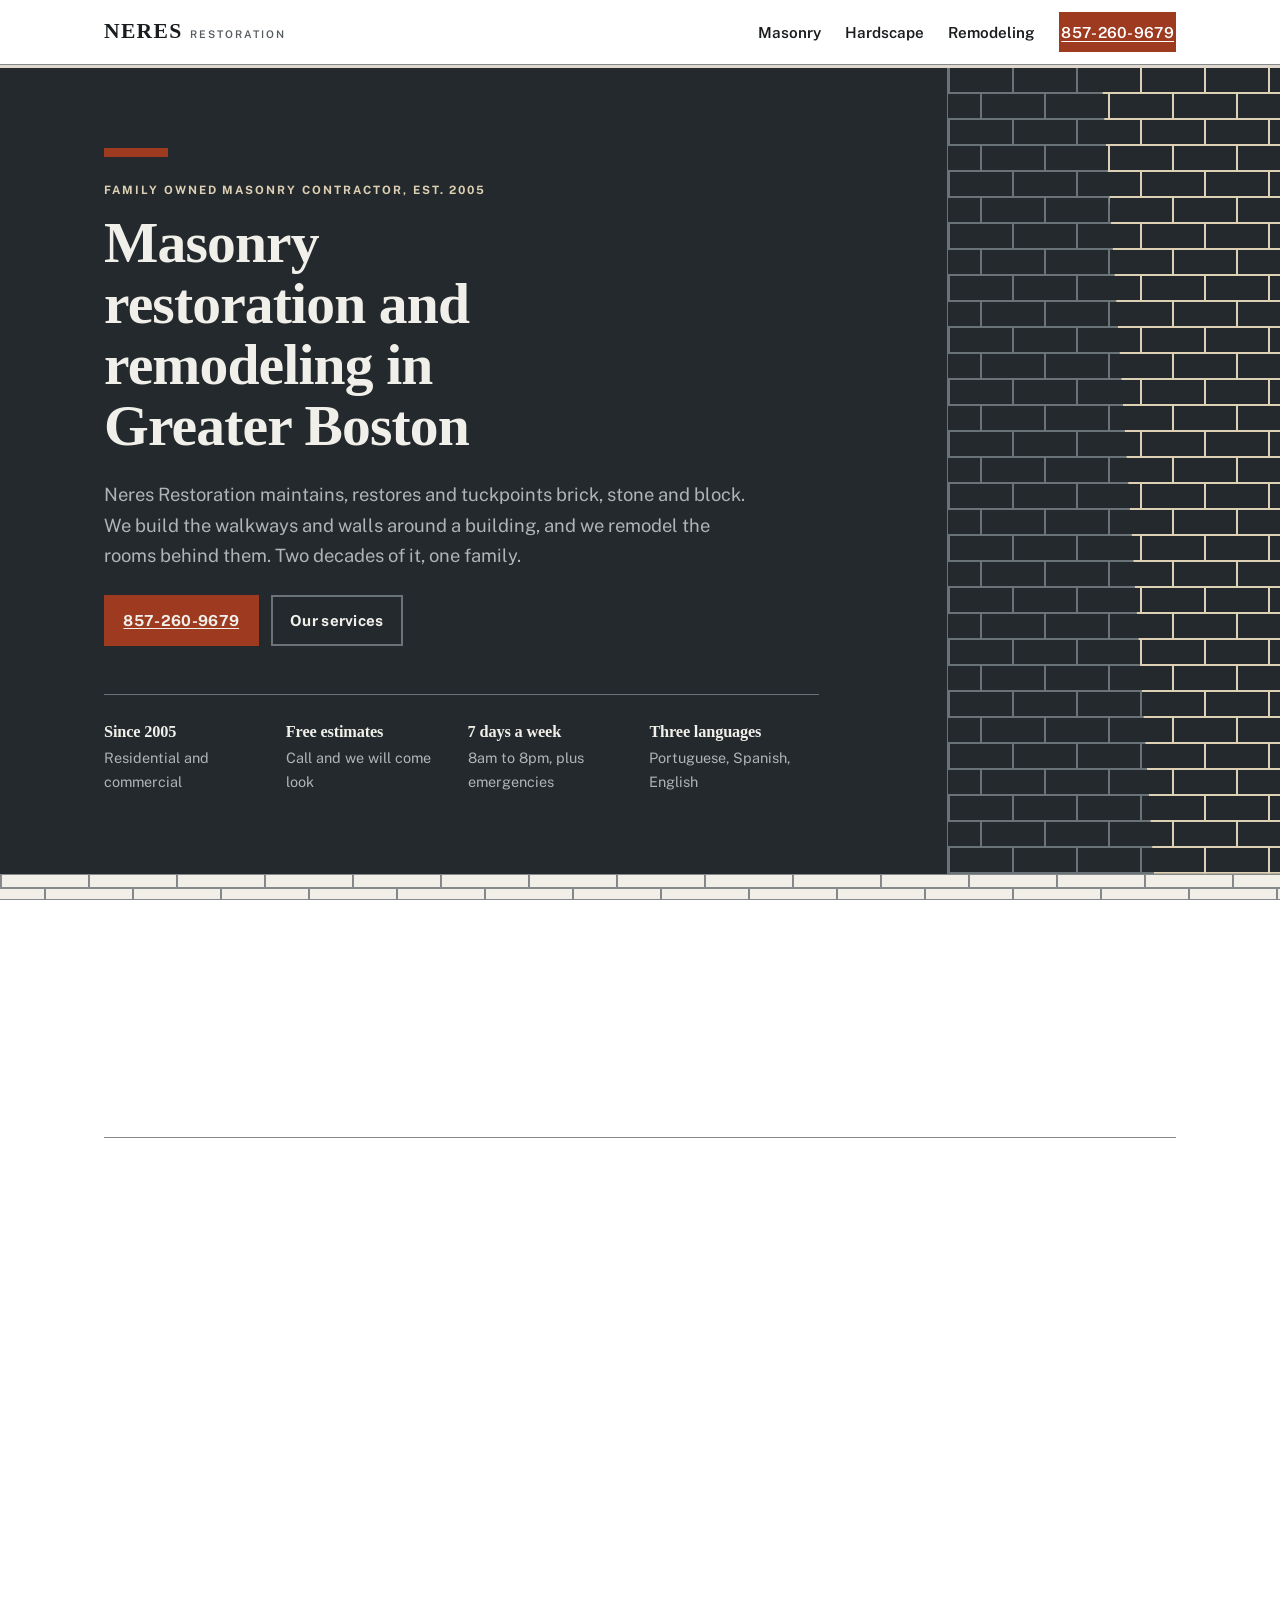
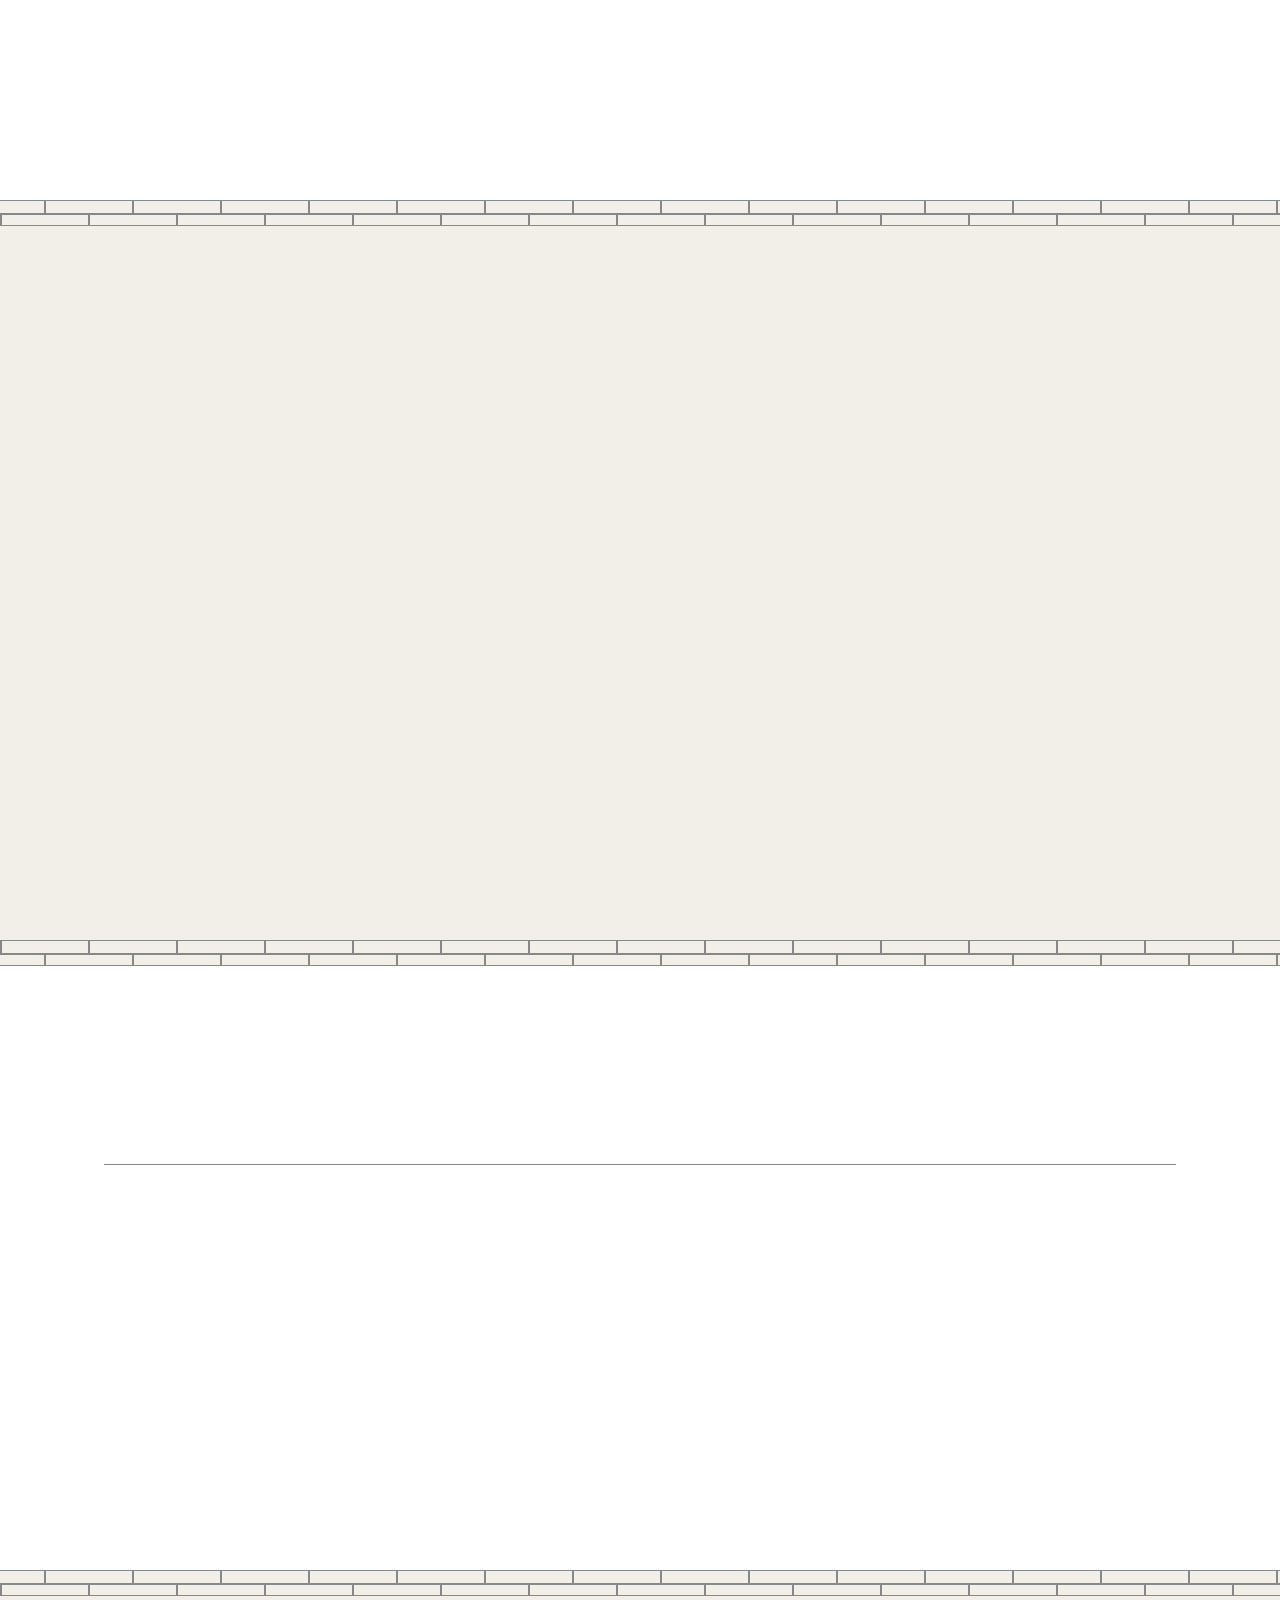
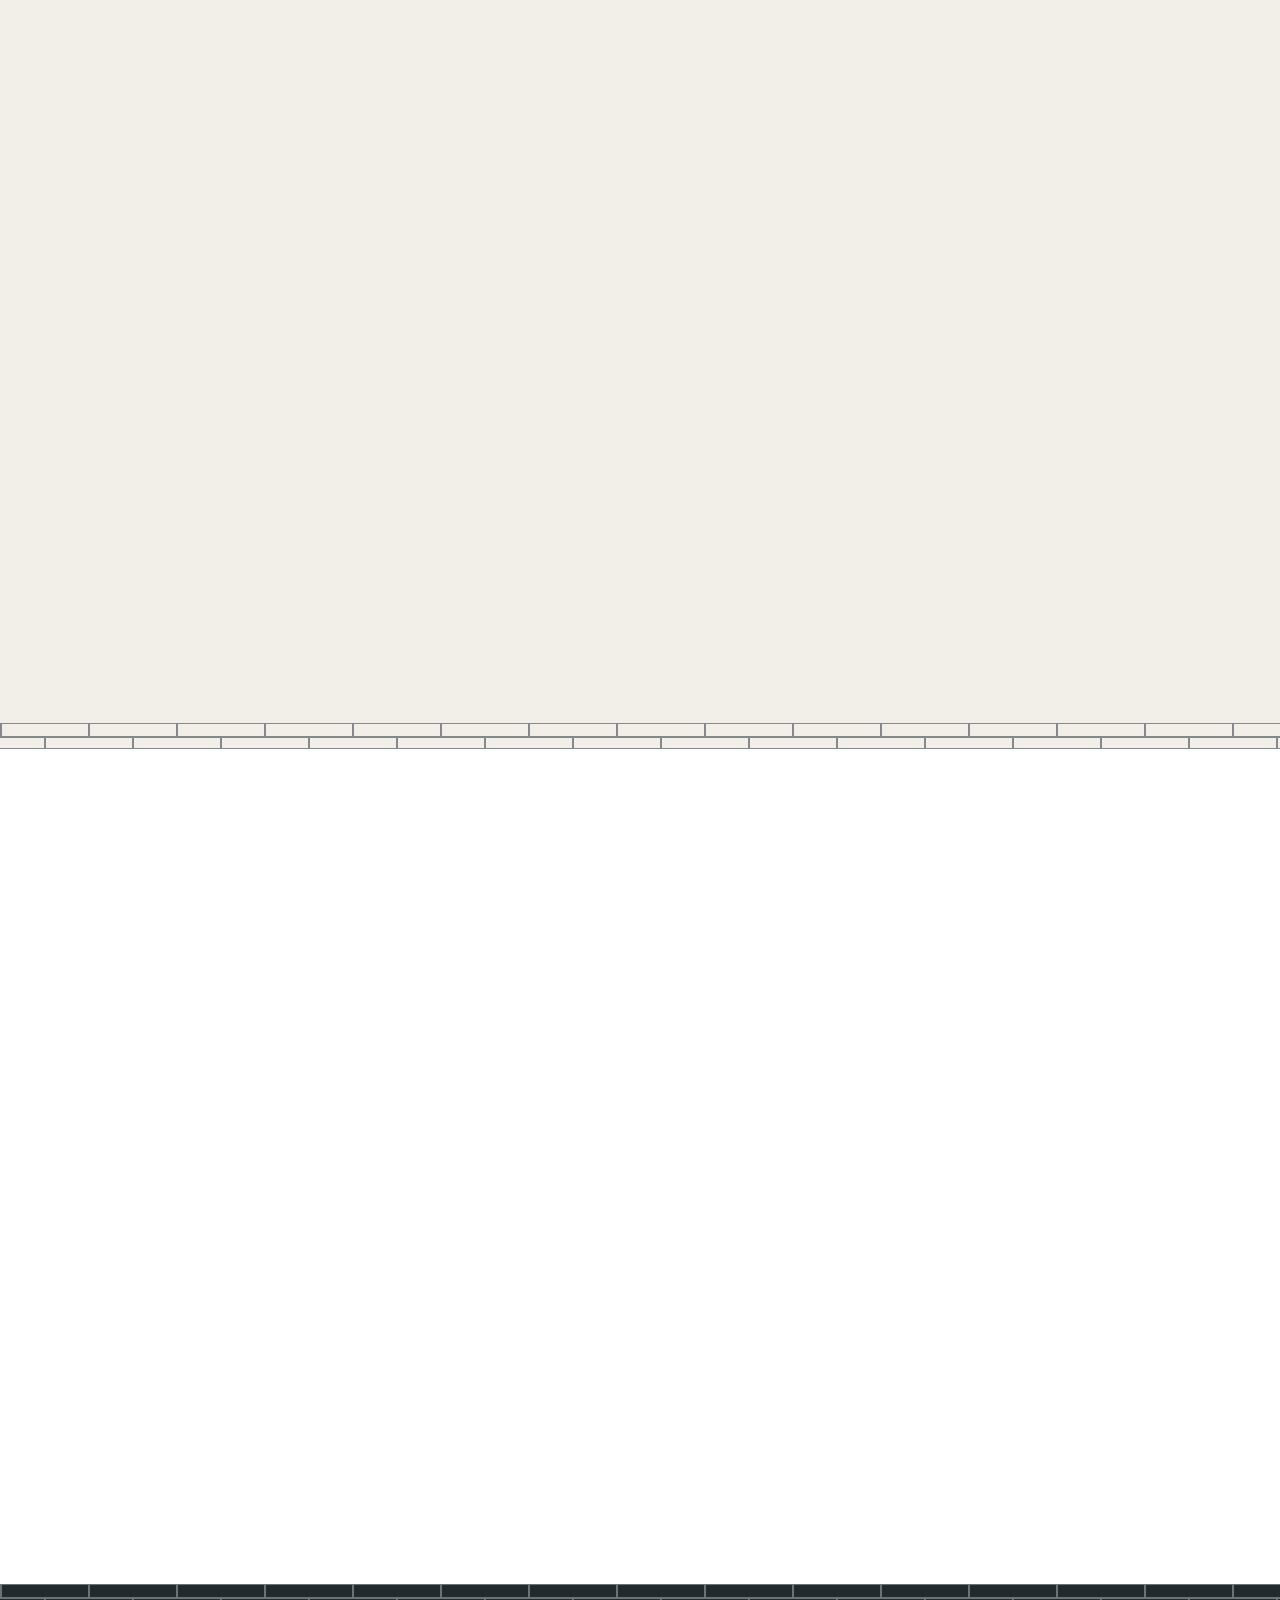
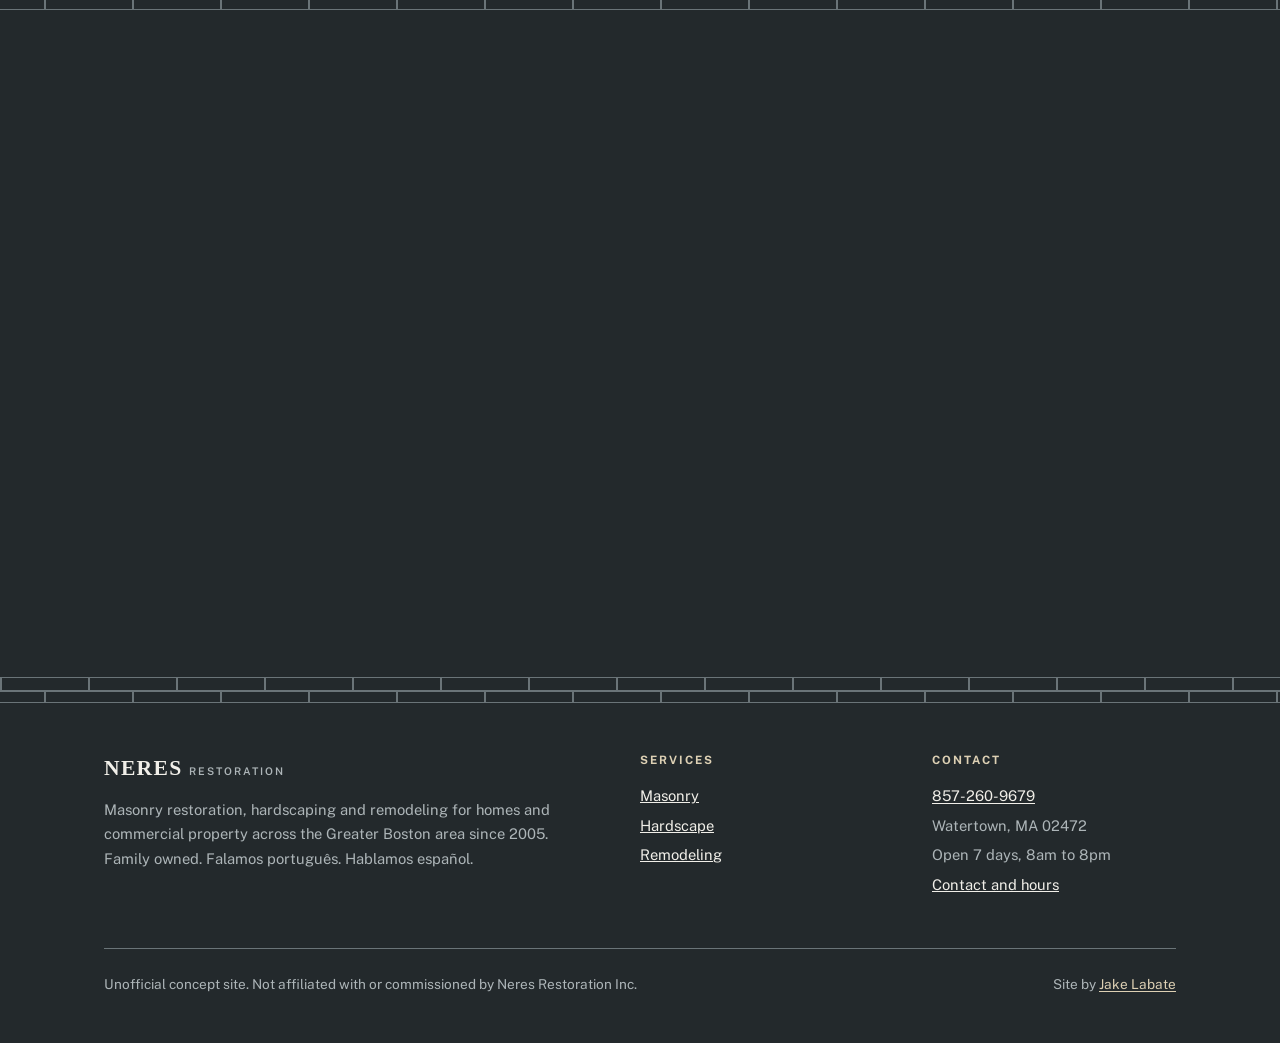
==== index.html @ 5fc68834 "Publish index.html" ====
<!DOCTYPE html>
<html lang="en">
<head>
<meta charset="utf-8">
<meta name="viewport" content="width=device-width, initial-scale=1">
<meta name="robots" content="noindex, nofollow">
<title>Neres Restoration | Masonry and Remodeling in Greater Boston</title>
<meta name="description" content="Family owned masonry contractor for Greater Boston since 2005. Tuckpointing, chimneys, foundations, patios and remodeling. Free estimates. Portuguese and Spanish spoken.">
<link rel="canonical" href="https://jakelabate.github.io/neres-restoration/">
<meta property="og:type" content="website">
<meta property="og:site_name" content="Neres Restoration">
<meta property="og:locale" content="en_US">
<meta property="og:title" content="Neres Restoration | Masonry and Remodeling in Greater Boston">
<meta property="og:description" content="Family owned masonry contractor for Greater Boston since 2005. Tuckpointing, chimneys, foundations, patios and remodeling. Free estimates. Portuguese and Spanish spoken.">
<meta property="og:url" content="https://jakelabate.github.io/neres-restoration/">
<meta property="og:image" content="https://jakelabate.github.io/neres-restoration/img/og/index.png">
<meta property="og:image:width" content="1200">
<meta property="og:image:height" content="630">
<meta property="og:image:alt" content="Neres Restoration. Neres Restoration | Masonry and Remodeling in Greater Boston">
<meta name="twitter:card" content="summary_large_image">
<meta name="twitter:title" content="Neres Restoration | Masonry and Remodeling in Greater Boston">
<meta name="twitter:description" content="Family owned masonry contractor for Greater Boston since 2005. Tuckpointing, chimneys, foundations, patios and remodeling. Free estimates. Portuguese and Spanish spoken.">
<meta name="twitter:image" content="https://jakelabate.github.io/neres-restoration/img/og/index.png">
<link rel="icon" href="favicon.ico" sizes="any">
<link rel="apple-touch-icon" href="apple-touch-icon.png">
<link rel="stylesheet" href="fonts/fonts.css">
<link rel="preload" as="font" type="font/woff2" href="fonts/zilla-slab-latin-700-normal.woff2" crossorigin>
<link rel="preload" as="font" type="font/woff2" href="fonts/public-sans-latin-400-normal.woff2" crossorigin>
<script>try{if(!matchMedia('(prefers-reduced-motion: reduce)').matches)document.documentElement.classList.add('js-anim')}catch(e){}</script>
<style>
*,*::before,*::after{box-sizing:border-box}
:root{--paper:#ffffff;--mortar:#f2efe8;--ink:#1a1d1f;--muted:#565d61;--line:#85898b;--brand:#9d3a1f;--brand-ink:#ffffff;--slate:#23292c;--slate-ink:#f1efe9;--slate-muted:#adb5b8;--slate-line:#6a7478;--buff:#ddd0b4;--track:#ded8ce;
--s1:12px;--s2:24px;--s3:48px;--s4:80px;--nav-h:64px;
--display:'Zilla Slab','Zilla Slab Fallback',Georgia,serif;
--body:'Public Sans','Public Sans Fallback',Arial,sans-serif;
}
html{-webkit-text-size-adjust:100%}
body{margin:0;background:var(--paper);color:var(--ink);font-family:var(--body);
     font-size:1.0625rem;line-height:1.65;overflow-wrap:break-word}
.grid > *,[class*="grid"] > *{min-width:0}
img,svg,video,canvas,iframe{max-width:100%}
@media (max-width:700px){[class*="grid"]{grid-template-columns:1fr}}
a[href^="http"],code,.url{overflow-wrap:anywhere}
p,li,blockquote,figcaption,address{max-width:72ch}

h1,h2,h3{font-family:var(--display);font-weight:700;line-height:1.06;
         letter-spacing:-.015em;margin:0}
h1{font-size:clamp(2.15rem,5.4vw,3.6rem)}
h2{font-size:clamp(1.55rem,3.3vw,2.3rem)}
h3{font-size:1.2rem;font-weight:600;letter-spacing:-.005em}
p{margin:0 0 var(--s1)}
ul{margin:0;padding:0 0 0 1.1em}
a{color:var(--brand)}
a[href^="tel:"],a[href^="mailto:"]{text-decoration:underline;text-underline-offset:2px}
:focus-visible{outline:3px solid var(--brand);outline-offset:2px}

.wrap{max-width:1120px;margin:0 auto;padding:0 var(--s2)}
.eyebrow{font-family:var(--body);font-weight:700;font-size:.72rem;letter-spacing:.17em;
         text-transform:uppercase;color:var(--brand);margin:0 0 var(--s1)}
.lede{font-size:1.15rem;color:var(--muted);max-width:60ch}
.skip{position:absolute;left:-9999px}
.skip:focus{position:static;display:inline-block;padding:var(--s1);background:var(--brand);color:var(--brand-ink)}

/* ------------------------------------------------------------------ nav */
.site-nav{position:sticky;top:0;z-index:60;background:var(--paper);
          border-bottom:1px solid var(--line);transition:box-shadow .18s ease}
.site-nav.is-stuck{box-shadow:0 6px 18px rgba(0,0,0,.07)}
.site-nav .row{display:flex;align-items:center;justify-content:space-between;
               gap:var(--s2);min-height:var(--nav-h)}
.brand{display:flex;align-items:baseline;gap:.45em;text-decoration:none;color:var(--ink)}
.brand-mark{font-family:var(--display);font-weight:700;font-size:1.35rem;letter-spacing:.06em}
.brand-sub{font-family:var(--body);font-weight:600;font-size:.66rem;letter-spacing:.19em;
           text-transform:uppercase;color:var(--muted)}
.site-nav > .row > nav ul{display:flex;align-items:center;gap:var(--s2);
                          list-style:none;margin:0;padding:0}
.site-nav > .row > nav a{color:var(--ink);text-decoration:none;font-weight:600;
                         font-size:.95rem;padding:.4em 0;border-bottom:2px solid transparent}
.site-nav > .row > nav a:hover{border-bottom-color:var(--brand)}
.site-nav > .row > nav a[aria-current="page"]{border-bottom-color:var(--brand);color:var(--brand)}
.site-nav > .row > nav a.btn{color:var(--brand-ink);border-bottom:0;
                             text-decoration:underline;text-underline-offset:3px}
.site-nav > .row > nav a.btn:hover{border-bottom:0;background:var(--paper);color:var(--brand)}
.burger{display:none;flex-direction:column;justify-content:center;gap:5px;width:44px;height:44px;
        padding:0;background:none;border:1px solid var(--line);cursor:pointer}
.burger span{display:block;height:2px;width:22px;margin:0 auto;background:var(--ink)}
@media (max-width:820px){
  .burger{display:flex}
  .site-nav > .row > nav{display:none}
  .site-nav > .row > nav.is-open{display:block;position:absolute;left:0;right:0;top:var(--nav-h);
    background:var(--paper);border-bottom:1px solid var(--line);padding:var(--s1) var(--s2) var(--s2)}
  .site-nav > .row > nav.is-open ul{flex-direction:column;align-items:flex-start;gap:var(--s1)}
  .site-nav .row{position:relative}
}

.progress{position:sticky;top:var(--nav-h);z-index:59;height:3px;background:var(--track);overflow:hidden}
.progress > span{display:block;height:100%;background:var(--brand);
                 transform:scaleX(0);transform-origin:0 50%;will-change:transform;transition:none}

/* ------------------------------------------------------------------ buttons */
.btn{display:inline-block;font-family:var(--body);font-weight:700;font-size:.95rem;
     letter-spacing:.02em;padding:.72em 1.15em;background:var(--brand);color:var(--brand-ink);
     text-decoration:underline;text-underline-offset:3px;border:2px solid var(--brand)}
.btn:hover{background:var(--paper);color:var(--brand)}
.btn-ghost{background:transparent;color:var(--slate-ink);border-color:var(--slate-line);
           text-decoration:none}
.btn-ghost:hover{background:var(--slate-ink);color:var(--slate)}
.actions{display:flex;flex-wrap:wrap;gap:var(--s1);margin-top:var(--s2)}

/* ------------------------------------------------------------------ course bands */
.course{height:26px;background-color:var(--mortar);
  background-image:
    linear-gradient(to bottom,transparent 0 12px,var(--line) 12px 14px,transparent 14px 26px),
    repeating-linear-gradient(to right,var(--line) 0 2px,transparent 2px 88px),
    repeating-linear-gradient(to right,var(--line) 0 2px,transparent 2px 88px);
  background-size:100% 26px,88px 12px,88px 12px;
  background-position:0 0,0 0,44px 14px;background-repeat:repeat-x;
  border-top:1px solid var(--line);border-bottom:1px solid var(--line)}
.course--b{background-position:0 0,44px 0,0 14px}
.course--dark{background-color:var(--slate);
  background-image:
    linear-gradient(to bottom,transparent 0 12px,var(--slate-line) 12px 14px,transparent 14px 26px),
    repeating-linear-gradient(to right,var(--slate-line) 0 2px,transparent 2px 88px),
    repeating-linear-gradient(to right,var(--slate-line) 0 2px,transparent 2px 88px);
  border-color:var(--slate-line)}

/* -------------------------------------------------- hero wall + side panels */
.hero{position:relative;overflow:hidden}
.hero .wrap{position:relative;z-index:1}
.elevation{position:absolute;top:0;right:0;bottom:0;width:26%;pointer-events:none;
           display:flex;flex-direction:column;border-left:1px solid var(--slate-line)}
.brick{height:26px;flex:none;background-color:var(--slate);
       background-image:
         linear-gradient(to bottom,transparent 0 24px,var(--slate-line) 24px 26px),
         repeating-linear-gradient(to right,var(--slate-line) 0 2px,transparent 2px 64px);
       background-size:100% 26px,64px 26px}
.brick--b{background-position:0 0,32px 0}
.repoint{position:absolute;inset:0;display:flex;flex-direction:column;
         clip-path:polygon(46% 0,100% 0,100% 100%,62% 100%);
         animation:repoint 2s .4s ease-out both}
.repoint .brick{background-color:var(--slate);
  background-image:
    linear-gradient(to bottom,transparent 0 24px,var(--buff) 24px 26px),
    repeating-linear-gradient(to right,var(--buff) 0 2px,transparent 2px 64px)}
@keyframes repoint{
  from{clip-path:polygon(96% 0,100% 0,100% 100%,99% 100%)}
  to{clip-path:polygon(46% 0,100% 0,100% 100%,62% 100%)}}
@media (max-width:1080px){.elevation{display:none}}
@media (min-width:1081px){.hero .wrap{padding-right:calc(26% + var(--s3))}}

.panel{position:absolute;top:0;right:0;bottom:0;width:26%;pointer-events:none;
       border-left:1px solid var(--line);background-color:var(--mortar)}
.panel--bond{display:flex;flex-direction:column}
.panel--bond .brick{background-color:var(--mortar);
  background-image:
    linear-gradient(to bottom,transparent 0 24px,var(--line) 24px 26px),
    repeating-linear-gradient(to right,var(--line) 0 2px,transparent 2px 64px)}
.panel--pavers{background-image:
    repeating-linear-gradient(to bottom,var(--line) 0 2px,transparent 2px 96px),
    repeating-linear-gradient(to right,var(--line) 0 2px,transparent 2px 34px)}
.panel--tile{background-image:
    repeating-linear-gradient(to bottom,var(--line) 0 2px,transparent 2px 72px),
    repeating-linear-gradient(to right,var(--line) 0 2px,transparent 2px 72px)}
.band{position:relative;overflow:hidden}
.band .wrap{position:relative;z-index:1}
@media (max-width:1080px){.panel{display:none}}
@media (min-width:1081px){.band .wrap{padding-right:calc(26% + var(--s3))}}

/* ------------------------------------------------------------------ sections */
section{padding:var(--s4) 0}
.compact{padding:var(--s3) 0}
.tinted{background:var(--mortar)}
.dark{background:var(--slate);color:var(--slate-ink)}
.dark h1,.dark h2,.dark h3{color:var(--slate-ink)}
.dark .eyebrow{color:var(--buff)}
.dark .lede,.dark .sub{color:var(--slate-muted)}
.dark a{color:var(--slate-ink)}

.hero .rule{display:block;width:64px;height:9px;background:var(--brand);margin:0 0 var(--s2)}
.hero h1{max-width:16ch}
.hero .lede{margin-top:var(--s2)}
.facts{list-style:none;padding:var(--s2) 0 0;margin:var(--s3) 0 0;display:grid;gap:var(--s1);
       grid-template-columns:repeat(4,1fr);border-top:1px solid var(--slate-line)}
.facts li{font-size:.9rem;color:var(--slate-muted);max-width:none}
.facts b{display:block;font-family:var(--display);font-weight:600;font-size:1.02rem;
         color:var(--slate-ink);letter-spacing:-.01em}
@media (max-width:820px){.facts{grid-template-columns:repeat(2,1fr)}}

.head{max-width:60ch}
.head .lede{margin-top:var(--s2)}

.cardgrid{display:grid;gap:var(--s2);grid-template-columns:repeat(3,1fr);margin-top:var(--s3)}
.card{background:var(--paper);border:1px solid var(--line);border-top:7px solid var(--brand);
      padding:var(--s2);display:flex;flex-direction:column}
.card h3{margin-bottom:var(--s1)}
.card .since{font-size:.85rem;color:var(--muted);margin-bottom:var(--s1)}
.card ul{list-style:none;padding:0;margin:0 0 var(--s2);font-size:.95rem;color:var(--muted)}
.card li{padding:.3em 0;border-bottom:1px solid var(--line)}
.card li:last-child{border-bottom:0}
.card .go{margin-top:auto;font-weight:700;font-size:.95rem;text-decoration:none;
          border-bottom:2px solid var(--brand);align-self:flex-start;padding-bottom:2px}
@media (max-width:900px){.cardgrid{grid-template-columns:1fr}}

.stack{margin-top:var(--s3);border-top:1px solid var(--line)}
.item{display:grid;grid-template-columns:1fr 2fr;gap:var(--s2);
      padding:var(--s2) 0;border-bottom:1px solid var(--line)}
.item h2{font-size:1.35rem}
.item p:last-child{margin-bottom:0}
@media (max-width:820px){.item{grid-template-columns:1fr;gap:var(--s1)}}

.why{list-style:none;padding:0;margin:var(--s3) 0 0;display:grid;gap:var(--s2);
     grid-template-columns:repeat(3,1fr)}
.why li{max-width:none;border-left:4px solid var(--brand);padding-left:var(--s2)}
.why b{display:block;font-family:var(--display);font-weight:600;font-size:1.1rem}
.why span{font-size:.95rem;color:var(--muted)}
@media (max-width:820px){.why{grid-template-columns:1fr}}

/* ------------------------------------------------------------------ diagram */
.diagram{margin-top:var(--s3);border:1px solid var(--line);background:var(--paper);
         padding:var(--s2)}
.diagram svg{display:block;height:auto;width:100%}
.diagram figcaption{font-size:.88rem;color:var(--muted);margin-top:var(--s1)}
.dg-brick{fill:var(--mortar);stroke:var(--ink);stroke-width:2}
.dg-old{fill:var(--paper);stroke:var(--line);stroke-width:2}
.dg-crack{stroke:var(--line);stroke-width:2;fill:none}
.dg-new{fill:var(--buff);stroke:var(--ink);stroke-width:2}
.dg-lead{stroke:var(--muted);stroke-width:1.5;fill:none}
.dg-dim{stroke:var(--brand);stroke-width:2;fill:none}
.dg-label{font-family:var(--body);font-size:15px;fill:var(--ink)}
.dg-sub{font-family:var(--body);font-size:13px;fill:var(--muted)}
.dg-tag{font-family:var(--body);font-size:12px;font-weight:700;letter-spacing:.14em;
        fill:var(--brand)}
@media (max-width:700px){
  .dg-label,.dg-sub,.dg-tag,.dg-lead,.dg-dim{display:none}
  .diagram{padding:var(--s1)}
}

/* ------------------------------------------------------------------ faq */
.faq{margin-top:var(--s3);border-top:1px solid var(--line)}
.faq details{border-bottom:1px solid var(--line)}
.faq summary{display:flex;justify-content:space-between;align-items:center;gap:var(--s2);
             padding:var(--s2) 0;cursor:pointer;font-family:var(--display);font-weight:600;
             font-size:1.15rem;list-style:none}
.faq summary::-webkit-details-marker{display:none}
.faq summary::after{content:"+";flex:none;width:28px;height:28px;border:1px solid var(--line);
                    display:grid;place-items:center;font-family:var(--body);font-weight:400;
                    font-size:1.1rem;color:var(--brand);transition:transform .18s ease}
.faq details[open] summary::after{transform:rotate(45deg)}
.faq .a{padding:0 0 var(--s2);color:var(--muted);max-width:64ch}
.faq .a p{margin:0 0 var(--s1)}
.faq .a p:last-child{margin:0}

/* ------------------------------------------------------------------ reviews gap */
.gap{margin-top:var(--s3);border:1px dashed var(--line);padding:var(--s2);max-width:64ch}
.gap h3{margin-bottom:var(--s1)}
.gap p{color:var(--muted);margin:0 0 var(--s1)}
.gap p:last-child{margin:0}

/* ------------------------------------------------------------------ contact */
.contact{display:grid;grid-template-columns:1fr 1fr;gap:var(--s4);margin-top:var(--s3)}
@media (max-width:820px){.contact{grid-template-columns:1fr;gap:var(--s3)}}
.bignum{font-family:var(--display);font-weight:700;font-size:clamp(1.9rem,4.6vw,2.9rem);
        letter-spacing:-.02em;display:inline-block;color:var(--slate-ink)}
table.hours{border-collapse:collapse;width:100%;max-width:420px;font-size:.95rem}
table.hours caption{text-align:left;padding-bottom:.5em}
table.hours th,table.hours td{text-align:left;padding:.45em .6em;
                              border-bottom:1px solid var(--slate-line);font-weight:400}
table.hours th{font-weight:600;color:var(--slate-ink)}
table.hours td{color:var(--slate-muted)}
.is-today th{box-shadow:inset 4px 0 0 var(--buff)}
.is-today th,.is-today td{color:var(--slate-ink);font-weight:600}
.today-tag{margin-left:.5em;font-size:.7rem;letter-spacing:.08em;text-transform:uppercase;
           color:var(--buff)}

.cta{background:var(--brand);color:var(--brand-ink)}
.cta h2{font-family:var(--display);color:var(--brand-ink)}
.cta p{color:var(--brand-ink)}
.cta a{color:var(--brand-ink)}
.cta .eyebrow{color:var(--brand-ink)}
.cta .btn{background:var(--paper);color:var(--brand);border-color:var(--paper)}
.cta .btn:hover{background:var(--brand);color:var(--brand-ink);border-color:var(--paper)}

footer{background:var(--slate);color:var(--slate-muted);padding:var(--s3) 0;font-size:.92rem}
footer .cols{display:grid;grid-template-columns:2fr 1fr 1fr;gap:var(--s3);margin-bottom:var(--s3)}
@media (max-width:820px){footer .cols{grid-template-columns:1fr;gap:var(--s2)}}
footer h4{font-family:var(--body);font-weight:700;font-size:.72rem;letter-spacing:.17em;
          text-transform:uppercase;color:var(--buff);margin:0 0 var(--s1)}
footer ul{list-style:none;padding:0}
footer li{padding:.18em 0}
footer a{color:var(--slate-ink)}
footer .brand-mark{color:var(--slate-ink)}
footer .brand-sub{color:var(--slate-muted)}
footer .legal{border-top:1px solid var(--slate-line);padding-top:var(--s2);
              display:flex;flex-wrap:wrap;gap:var(--s1) var(--s2);justify-content:space-between}
footer .legal p{margin:0;font-size:.85rem;color:var(--slate-muted)}
.credit a{color:var(--buff);text-decoration:underline;text-underline-offset:2px}

/* ------------------------------------------------------------------ reveals */
.js-anim .rv{opacity:0;transform:translateY(14px);
             transition:opacity .55s ease,transform .55s ease}
.js-anim .rv.in{opacity:1;transform:none}

@media (prefers-reduced-motion:reduce){*{animation:none!important;transition:none!important}}
</style>
<script type="application/ld+json">
{
  "@context": "https://schema.org",
  "@graph": [
    {
      "@type": "WebSite",
      "@id": "https://jakelabate.github.io/neres-restoration/#website",
      "url": "https://jakelabate.github.io/neres-restoration/",
      "name": "Neres Restoration",
      "inLanguage": "en",
      "publisher": {
        "@id": "https://jakelabate.github.io/neres-restoration/#org"
      }
    },
    {
      "@type": "WebPage",
      "@id": "https://jakelabate.github.io/neres-restoration/#webpage",
      "url": "https://jakelabate.github.io/neres-restoration/",
      "name": "Neres Restoration | Masonry and Remodeling in Greater Boston",
      "description": "Family owned masonry contractor for Greater Boston since 2005. Tuckpointing, chimneys, foundations, patios and remodeling. Free estimates. Portuguese and Spanish spoken.",
      "isPartOf": {
        "@id": "https://jakelabate.github.io/neres-restoration/#website"
      },
      "about": {
        "@id": "https://jakelabate.github.io/neres-restoration/#org"
      },
      "primaryImageOfPage": "https://jakelabate.github.io/neres-restoration/img/og/index.png"
    },
    {
      "@type": "GeneralContractor",
      "@id": "https://jakelabate.github.io/neres-restoration/#org",
      "name": "Neres Restoration Inc",
      "alternateName": "Neres Restoration",
      "url": "https://jakelabate.github.io/neres-restoration/",
      "description": "Family owned masonry and restoration contractor serving the Greater Boston area since 2005. Repointing and tuckpointing of brick, stone and block, chimneys, fireplaces, foundations, steps, stucco, gutters, patios, walkways, retaining walls, and kitchen and bathroom remodeling.",
      "telephone": "+1-857-260-9679",
      "foundingDate": "2005",
      "image": "https://jakelabate.github.io/neres-restoration/img/og/index.png",
      "logo": "https://jakelabate.github.io/neres-restoration/apple-touch-icon.png",
      "address": {
        "@type": "PostalAddress",
        "addressLocality": "Watertown",
        "addressRegion": "MA",
        "postalCode": "02472",
        "addressCountry": "US"
      },
      "areaServed": {
        "@type": "AdministrativeArea",
        "name": "Greater Boston, Massachusetts"
      },
      "knowsLanguage": [
        "en",
        "pt",
        "es"
      ],
      "paymentAccepted": "Cash, Credit Card",
      "contactPoint": {
        "@type": "ContactPoint",
        "telephone": "+1-857-260-9679",
        "contactType": "customer service",
        "availableLanguage": [
          "English",
          "Portuguese",
          "Spanish"
        ]
      },
      "openingHoursSpecification": [
        {
          "@type": "OpeningHoursSpecification",
          "dayOfWeek": [
            "Monday",
            "Tuesday",
            "Wednesday",
            "Thursday",
            "Friday",
            "Saturday",
            "Sunday"
          ],
          "opens": "08:00",
          "closes": "20:00"
        }
      ],
      "sameAs": [
        "https://www.neresrestoration.com/",
        "https://www.yelp.com/biz/neres-restoration-watertown",
        "https://www.networx.com/c.neres-restoration-corp",
        "https://www.thebluebook.com/iProView/1398089/neres-restoration-inc/subcontractors/"
      ],
      "makesOffer": [
        {
          "@type": "Offer",
          "itemOffered": {
            "@type": "Service",
            "name": "Masonry restoration",
            "provider": {
              "@id": "https://jakelabate.github.io/neres-restoration/#org"
            },
            "areaServed": "Greater Boston, Massachusetts"
          }
        },
        {
          "@type": "Offer",
          "itemOffered": {
            "@type": "Service",
            "name": "Repointing and tuckpointing",
            "provider": {
              "@id": "https://jakelabate.github.io/neres-restoration/#org"
            },
            "areaServed": "Greater Boston, Massachusetts"
          }
        },
        {
          "@type": "Offer",
          "itemOffered": {
            "@type": "Service",
            "name": "Chimney repair",
            "provider": {
              "@id": "https://jakelabate.github.io/neres-restoration/#org"
            },
            "areaServed": "Greater Boston, Massachusetts"
          }
        },
        {
          "@type": "Offer",
          "itemOffered": {
            "@type": "Service",
            "name": "Fireplace cleaning",
            "provider": {
              "@id": "https://jakelabate.github.io/neres-restoration/#org"
            },
            "areaServed": "Greater Boston, Massachusetts"
          }
        },
        {
          "@type": "Offer",
          "itemOffered": {
            "@type": "Service",
            "name": "Foundation repair",
            "provider": {
              "@id": "https://jakelabate.github.io/neres-restoration/#org"
            },
            "areaServed": "Greater Boston, Massachusetts"
          }
        },
        {
          "@type": "Offer",
          "itemOffered": {
            "@type": "Service",
            "name": "Gutter services",
            "provider": {
              "@id": "https://jakelabate.github.io/neres-restoration/#org"
            },
            "areaServed": "Greater Boston, Massachusetts"
          }
        },
        {
          "@type": "Offer",
          "itemOffered": {
            "@type": "Service",
            "name": "Hardscaping",
            "provider": {
              "@id": "https://jakelabate.github.io/neres-restoration/#org"
            },
            "areaServed": "Greater Boston, Massachusetts"
          }
        },
        {
          "@type": "Offer",
          "itemOffered": {
            "@type": "Service",
            "name": "Patio and walkway installation",
            "provider": {
              "@id": "https://jakelabate.github.io/neres-restoration/#org"
            },
            "areaServed": "Greater Boston, Massachusetts"
          }
        },
        {
          "@type": "Offer",
          "itemOffered": {
            "@type": "Service",
            "name": "Retaining walls",
            "provider": {
              "@id": "https://jakelabate.github.io/neres-restoration/#org"
            },
            "areaServed": "Greater Boston, Massachusetts"
          }
        },
        {
          "@type": "Offer",
          "itemOffered": {
            "@type": "Service",
            "name": "Kitchen remodeling",
            "provider": {
              "@id": "https://jakelabate.github.io/neres-restoration/#org"
            },
            "areaServed": "Greater Boston, Massachusetts"
          }
        },
        {
          "@type": "Offer",
          "itemOffered": {
            "@type": "Service",
            "name": "Bathroom remodeling",
            "provider": {
              "@id": "https://jakelabate.github.io/neres-restoration/#org"
            },
            "areaServed": "Greater Boston, Massachusetts"
          }
        },
        {
          "@type": "Offer",
          "itemOffered": {
            "@type": "Service",
            "name": "Tile installation",
            "provider": {
              "@id": "https://jakelabate.github.io/neres-restoration/#org"
            },
            "areaServed": "Greater Boston, Massachusetts"
          }
        },
        {
          "@type": "Offer",
          "itemOffered": {
            "@type": "Service",
            "name": "Plaster and drywall",
            "provider": {
              "@id": "https://jakelabate.github.io/neres-restoration/#org"
            },
            "areaServed": "Greater Boston, Massachusetts"
          }
        }
      ]
    },
    {
      "@type": "FAQPage",
      "@id": "https://jakelabate.github.io/neres-restoration/#faq",
      "mainEntity": [
        {
          "@type": "Question",
          "name": "Do you charge for estimates?",
          "acceptedAnswer": {
            "@type": "Answer",
            "text": "No. Estimates are free. Call, describe the job, and we will come out and quote it."
          }
        },
        {
          "@type": "Question",
          "name": "What areas do you serve?",
          "acceptedAnswer": {
            "@type": "Answer",
            "text": "The Greater Boston area, from a base in Watertown, Massachusetts."
          }
        },
        {
          "@type": "Question",
          "name": "What languages do you speak?",
          "acceptedAnswer": {
            "@type": "Answer",
            "text": "Our professionals speak Portuguese and Spanish along with English."
          }
        },
        {
          "@type": "Question",
          "name": "Are you available outside listed hours?",
          "acceptedAnswer": {
            "@type": "Answer",
            "text": "Listed hours run 8am to 8pm, seven days a week, and 24/7 service is available across the Greater Boston area."
          }
        },
        {
          "@type": "Question",
          "name": "Do you work on both homes and commercial buildings?",
          "acceptedAnswer": {
            "@type": "Answer",
            "text": "Yes. We work on residential and commercial property, from single family homes to commercial buildings."
          }
        },
        {
          "@type": "Question",
          "name": "Do you only do masonry?",
          "acceptedAnswer": {
            "@type": "Answer",
            "text": "Masonry is the specialty, and the same crew handles hardscaping, gutters, kitchen and bathroom remodeling, tile, and plaster and drywall."
          }
        },
        {
          "@type": "Question",
          "name": "How can I pay?",
          "acceptedAnswer": {
            "@type": "Answer",
            "text": "Cash and credit cards are accepted."
          }
        }
      ]
    }
  ]
}
</script>
</head>
<body>
<a class="skip" href="#main">Skip to content</a>
<header class="site-nav" data-nav>
  <div class="wrap row">
    <a class="brand" href="index.html">
      <span class="brand-mark">NERES</span><span class="brand-sub">Restoration</span>
    </a>
    <button class="burger" data-menu-toggle aria-expanded="false" aria-controls="menu"
            aria-label="Menu"><span></span><span></span><span></span></button>
    <nav id="menu" data-menu aria-label="Primary"><ul><li><a href="masonry.html">Masonry</a></li><li><a href="hardscaping.html">Hardscape</a></li><li><a href="remodeling.html">Remodeling</a></li><li><a class="btn" href="tel:+18572609679">857-260-9679</a></li></ul></nav>
  </div>
</header>
<div class="progress" data-progress role="progressbar" aria-label="Page scroll progress"
     aria-valuemin="0" aria-valuemax="100"><span></span></div>
<main id="main">
<section class="hero dark">
  <div class="elevation" data-bleed aria-hidden="true"><div class="brick"></div><div class="brick brick--b"></div><div class="brick"></div><div class="brick brick--b"></div><div class="brick"></div><div class="brick brick--b"></div><div class="brick"></div><div class="brick brick--b"></div><div class="brick"></div><div class="brick brick--b"></div><div class="brick"></div><div class="brick brick--b"></div><div class="brick"></div><div class="brick brick--b"></div><div class="brick"></div><div class="brick brick--b"></div><div class="brick"></div><div class="brick brick--b"></div><div class="brick"></div><div class="brick brick--b"></div><div class="brick"></div><div class="brick brick--b"></div><div class="brick"></div><div class="brick brick--b"></div><div class="brick"></div><div class="brick brick--b"></div><div class="brick"></div><div class="brick brick--b"></div><div class="brick"></div><div class="brick brick--b"></div><div class="brick"></div><div class="brick brick--b"></div><div class="brick"></div><div class="brick brick--b"></div><div class="brick"></div><div class="brick brick--b"></div><div class="brick"></div><div class="brick brick--b"></div><div class="brick"></div><div class="brick brick--b"></div><div class="repoint"><div class="brick"></div><div class="brick brick--b"></div><div class="brick"></div><div class="brick brick--b"></div><div class="brick"></div><div class="brick brick--b"></div><div class="brick"></div><div class="brick brick--b"></div><div class="brick"></div><div class="brick brick--b"></div><div class="brick"></div><div class="brick brick--b"></div><div class="brick"></div><div class="brick brick--b"></div><div class="brick"></div><div class="brick brick--b"></div><div class="brick"></div><div class="brick brick--b"></div><div class="brick"></div><div class="brick brick--b"></div><div class="brick"></div><div class="brick brick--b"></div><div class="brick"></div><div class="brick brick--b"></div><div class="brick"></div><div class="brick brick--b"></div><div class="brick"></div><div class="brick brick--b"></div><div class="brick"></div><div class="brick brick--b"></div><div class="brick"></div><div class="brick brick--b"></div><div class="brick"></div><div class="brick brick--b"></div><div class="brick"></div><div class="brick brick--b"></div><div class="brick"></div><div class="brick brick--b"></div><div class="brick"></div><div class="brick brick--b"></div></div></div>
  <div class="wrap">
    <span class="rule"></span>
    <p class="eyebrow">Family owned masonry contractor, est. 2005</p>
    <h1>Masonry restoration and remodeling in Greater Boston</h1>
    <p class="lede">Neres Restoration maintains, restores and tuckpoints brick, stone
       and block. We build the walkways and walls around a building, and we remodel the
       rooms behind them. Two decades of it, one family.</p>
    <p class="actions">
      <a class="btn" href="tel:+18572609679">857-260-9679</a>
      <a class="btn btn-ghost" href="#services">Our services</a>
    </p>
    <ul class="facts">
      <li><b>Since 2005</b>Residential and commercial</li>
      <li><b>Free estimates</b>Call and we will come look</li>
      <li><b>7 days a week</b>8am to 8pm, plus emergencies</li>
      <li><b>Three languages</b>Portuguese, Spanish, English</li>
    </ul>
  </div>
</section>
<div class="course" data-bleed></div>
<section>
  <div class="wrap">
    <div class="head rv">
      <p class="eyebrow">Who we are</p>
      <h2>A family owned masonry and restoration contractor</h2>
    </div>
    <div class="stack">
      <div class="item rv">
        <h2>The short version</h2>
        <div>
          <p>Neres Restoration Inc has been a masonry and restoration contractor since 2005,
             working for homeowners, property managers and commercial clients throughout
             the Greater Boston area. The business is family owned, and our crews speak
             Portuguese and Spanish as well as English.</p>
          <p>We specialize in the maintenance, restoration and tuckpointing of brick,
             stone and block. We repair and build chimneys, fireplaces, walkways,
             foundations and structures. We replace aging wooden decks and fences with
             durable patios and brick fencing, finish exteriors with retaining walls and
             hardscape design, and handle gutters. Inside, we remodel kitchens and
             bathrooms, replace tile, and take on plaster and drywall.</p>
          <p>Estimates are free and same day appointments are available. Call
             <a href="tel:+18572609679">857-260-9679</a>.</p>
        </div>
      </div>
      <div class="item rv">
        <h2>How the work usually starts</h2>
        <div>
          <p>Most calls start the same way. Mortar joints have opened up, a chimney has
             started shedding brick, front steps have gone soft at the tread, or water is
             getting into a foundation wall. Masonry rarely fails all at once, so the
             question is normally how much has to come apart before the repair holds.</p>
          <p>We look at the wall, tell you what we would do, and give you a price for it.
             There is no charge for the estimate, and no pressure attached to it.</p>
        </div>
      </div>
    </div>
  </div>
</section>
<div class="course course--b" data-bleed></div>
<section class="tinted" id="services">
  <div class="wrap">
    <div class="head rv">
      <p class="eyebrow">What we do</p>
      <h2>Three kinds of work, one crew</h2>
      <p class="lede">Masonry is the specialty. The hardscaping and the interior work grew
         out of it, because the same jobs kept asking for both.</p>
    </div>
    <div class="cardgrid">
      <article class="card rv">
        <h3>Masonry restoration</h3>
        <p class="since">The core trade since 2005</p>
        <ul>
          <li>Repointing and tuckpointing</li>
          <li>Brick and stone repair</li>
          <li>Chimneys and fireplaces</li>
          <li>Foundations and structures</li>
          <li>Steps, stucco and gutters</li>
        </ul>
        <a class="go" href="masonry.html">Masonry restoration services</a>
      </article>
      <article class="card rv">
        <h3>Hardscaping and exteriors</h3>
        <p class="since">Designed and installed</p>
        <ul>
          <li>Stone driveways and walkways</li>
          <li>Brick and stone patios</li>
          <li>Retaining walls</li>
          <li>Brick fencing and brick walls</li>
          <li>Deck and fence replacement</li>
        </ul>
        <a class="go" href="hardscaping.html">Hardscaping and patio services</a>
      </article>
      <article class="card rv">
        <h3>Kitchens and bathrooms</h3>
        <p class="since">Same day appointments</p>
        <ul>
          <li>Kitchen remodeling</li>
          <li>Bathroom remodeling</li>
          <li>Tile replacement</li>
          <li>Plaster and drywall</li>
          <li>General contracting</li>
        </ul>
        <a class="go" href="remodeling.html">Kitchen and bathroom remodeling</a>
      </article>
    </div>
  </div>
</section>
<div class="course" data-bleed></div>
<section>
  <div class="wrap">
    <div class="head rv">
      <p class="eyebrow">The craft</p>
      <h2>What tuckpointing actually is</h2>
    </div>
    <div class="stack">
      <div class="item rv">
        <h2>Mortar is the part that is supposed to fail</h2>
        <div>
          <p>In a well built wall, the mortar is deliberately softer than the brick. It
             takes the movement, the moisture and the freeze and thaw cycles so the brick
             does not, and after enough decades of that it cracks and recedes from the
             face. That is the joint doing its job, right up until open joints start
             letting water behind the wall.</p>
          <p>Tuckpointing, also called repointing, is the repair: rake the failed mortar
             out to sound depth, repack the joint with mortar matched to the wall, and
             tool it flush so the face sheds water again. Done properly it is the
             difference between maintaining a wall and eventually rebuilding one.</p>
          <p><a href="masonry.html#anatomy">See the joint in cross section</a> on the
             masonry page.</p>
        </div>
      </div>
    </div>
  </div>
</section>
<div class="course course--b" data-bleed></div>
<section class="tinted">
  <div class="wrap">
    <div class="head rv">
      <p class="eyebrow">Why people call us</p>
      <h2>Straightforward reasons, not slogans</h2>
    </div>
    <ul class="why">
      <li class="rv"><b>Two decades in</b><span>Established in 2005 and family owned, so
          you deal with the people doing the work.</span></li>
      <li class="rv"><b>Free estimates</b><span>We come out, look at the actual wall, and
          quote it. No charge either way.</span></li>
      <li class="rv"><b>Portuguese and Spanish</b><span>Our professionals speak Portuguese
          and Spanish along with English.</span></li>
      <li class="rv"><b>Residential and commercial</b><span>Single family homes,
          multifamily property and commercial buildings.</span></li>
      <li class="rv"><b>Seven days a week</b><span>Listed hours run 8am to 8pm every day,
          with 24/7 emergency work available.</span></li>
      <li class="rv"><b>Simple to pay</b><span>Cash and credit cards accepted, and
          pricing is quoted before work starts.</span></li>
    </ul>
    <div class="gap rv">
      <h3>Reviews</h3>
      <p>This page quotes third party reviews verbatim and with attribution, or not at
         all. The reviews customers have written for Neres Restoration live on the platforms where
         they were posted.</p>
      <p><a href="https://www.yelp.com/biz/neres-restoration-watertown">Read them on Yelp</a>.</p>
    </div>
  </div>
</section>
<div class="course" data-bleed></div>
<section id="faq">
  <div class="wrap">
    <div class="head rv">
      <p class="eyebrow">Questions</p>
      <h2>The things people ask before they call</h2>
    </div>
    <div class="faq rv"><details><summary>Do you charge for estimates?</summary><div class="a"><p>No. Estimates are free. Call, describe the job, and we will come out and quote it.</p></div></details><details><summary>What areas do you serve?</summary><div class="a"><p>The Greater Boston area, from a base in Watertown, Massachusetts.</p></div></details><details><summary>What languages do you speak?</summary><div class="a"><p>Our professionals speak Portuguese and Spanish along with English. <span lang="pt">Falamos portugu&ecirc;s.</span> <span lang="es">Hablamos espa&ntilde;ol.</span></p></div></details><details><summary>Are you available outside listed hours?</summary><div class="a"><p>Listed hours run 8am to 8pm, seven days a week, and 24/7 service is available across the Greater Boston area.</p></div></details><details><summary>Do you work on both homes and commercial buildings?</summary><div class="a"><p>Yes. We work on residential and commercial property, from single family homes to commercial buildings.</p></div></details><details><summary>Do you only do masonry?</summary><div class="a"><p>Masonry is the specialty, and the same crew handles hardscaping, gutters, kitchen and bathroom remodeling, tile, and plaster and drywall.</p></div></details><details><summary>How can I pay?</summary><div class="a"><p>Cash and credit cards are accepted.</p></div></details></div>
  </div>
</section>
<div class="course course--dark" data-bleed></div>
<section class="dark" id="contact">
  <div class="wrap">
    <div class="head rv">
      <p class="eyebrow">Contact</p>
      <h2>Get a free estimate</h2>
    </div>
    <div class="contact">
      <div class="rv">
        <p><a class="bignum" href="tel:+18572609679">857-260-9679</a></p>
        <p class="sub">Call and describe what is going on. If you would rather someone
           came and looked at it, say so and we will schedule a visit. Estimates are
           free, and same day appointments are available for remodeling work.</p>
        <p class="sub"><strong>Service area.</strong> The Greater Boston area, from a base
           in Watertown, Massachusetts.</p>
        <p class="sub"><strong>Languages.</strong>
           <span lang="pt">Falamos portugu&ecirc;s.</span>
           <span lang="es">Hablamos espa&ntilde;ol.</span> And English, of course.</p>
        <p class="sub"><strong>Payment.</strong> Cash and credit cards accepted.</p>
      </div>
      <div class="rv">
        <h3>Hours</h3>
        <table class="hours">
          <caption class="sub">Emergency work is available outside these hours.</caption>
          <tbody>
            <tr data-day="Mon"><th scope="row">Monday</th><td>8am to 8pm</td></tr>
            <tr data-day="Tue"><th scope="row">Tuesday</th><td>8am to 8pm</td></tr>
            <tr data-day="Wed"><th scope="row">Wednesday</th><td>8am to 8pm</td></tr>
            <tr data-day="Thu"><th scope="row">Thursday</th><td>8am to 8pm</td></tr>
            <tr data-day="Fri"><th scope="row">Friday</th><td>8am to 8pm</td></tr>
            <tr data-day="Sat"><th scope="row">Saturday</th><td>8am to 8pm</td></tr>
            <tr data-day="Sun"><th scope="row">Sunday</th><td>8am to 8pm</td></tr>
          </tbody>
        </table>
      </div>
    </div>
  </div>
</section>
</main>
<div class="course course--dark" data-bleed></div>
<footer>
  <div class="wrap">
    <div class="cols">
      <div>
        <p class="brand"><span class="brand-mark">NERES</span>
           <span class="brand-sub">Restoration</span></p>
        <p>Masonry restoration, hardscaping and remodeling for homes and commercial
           property across the Greater Boston area since 2005. Family owned.
           <span lang="pt">Falamos portugu&ecirc;s.</span>
           <span lang="es">Hablamos espa&ntilde;ol.</span></p>
      </div>
      <div>
        <h4>Services</h4>
        <ul><li><a href="masonry.html">Masonry</a></li><li><a href="hardscaping.html">Hardscape</a></li><li><a href="remodeling.html">Remodeling</a></li></ul>
      </div>
      <div>
        <h4>Contact</h4>
        <ul>
          <li><a href="tel:+18572609679">857-260-9679</a></li>
          <li>Watertown, MA 02472</li>
          <li>Open 7 days, 8am to 8pm</li>
          <li><a href="index.html#contact">Contact and hours</a></li>
        </ul>
      </div>
    </div>
    <div class="legal">
      <p>Unofficial concept site. Not affiliated with or commissioned by Neres Restoration Inc.</p>
      <p class="credit">Site by <a href="https://www.jakelabate.com">Jake Labate</a></p>
    </div>
  </div>
</footer>
<script src="interactions.js" defer></script>
</body>
</html>
---- fonts/fonts.css ----
/* Vendored fonts. Same origin as the HTML, so no third-party request,
   no connection setup, and nothing to block the first paint.
   The Fallback faces are metric matched, so the swap moves no text. */

@font-face {
  font-family: 'Public Sans';
  font-style: normal;
  font-weight: 400;
  font-display: swap;
  src: url('public-sans-latin-400-normal.woff2') format('woff2');
  unicode-range: U+0000-00FF, U+0131, U+0152-0153, U+02BB-02BC, U+02C6, U+02DA, U+02DC, U+0304, U+0308, U+0329, U+2000-206F, U+20AC, U+2122, U+2191, U+2193, U+2212, U+2215, U+FEFF, U+FFFD;
}

@font-face {
  font-family: 'Public Sans';
  font-style: normal;
  font-weight: 600;
  font-display: swap;
  src: url('public-sans-latin-600-normal.woff2') format('woff2');
  unicode-range: U+0000-00FF, U+0131, U+0152-0153, U+02BB-02BC, U+02C6, U+02DA, U+02DC, U+0304, U+0308, U+0329, U+2000-206F, U+20AC, U+2122, U+2191, U+2193, U+2212, U+2215, U+FEFF, U+FFFD;
}

@font-face {
  font-family: 'Public Sans';
  font-style: normal;
  font-weight: 700;
  font-display: swap;
  src: url('public-sans-latin-700-normal.woff2') format('woff2');
  unicode-range: U+0000-00FF, U+0131, U+0152-0153, U+02BB-02BC, U+02C6, U+02DA, U+02DC, U+0304, U+0308, U+0329, U+2000-206F, U+20AC, U+2122, U+2191, U+2193, U+2212, U+2215, U+FEFF, U+FFFD;
}

@font-face {
  font-family: 'Public Sans Fallback';
  src: local('Arial');
  size-adjust: 105.13%;
  ascent-override: 90.37%;
  descent-override: 21.40%;
  line-gap-override: 0.00%;
}
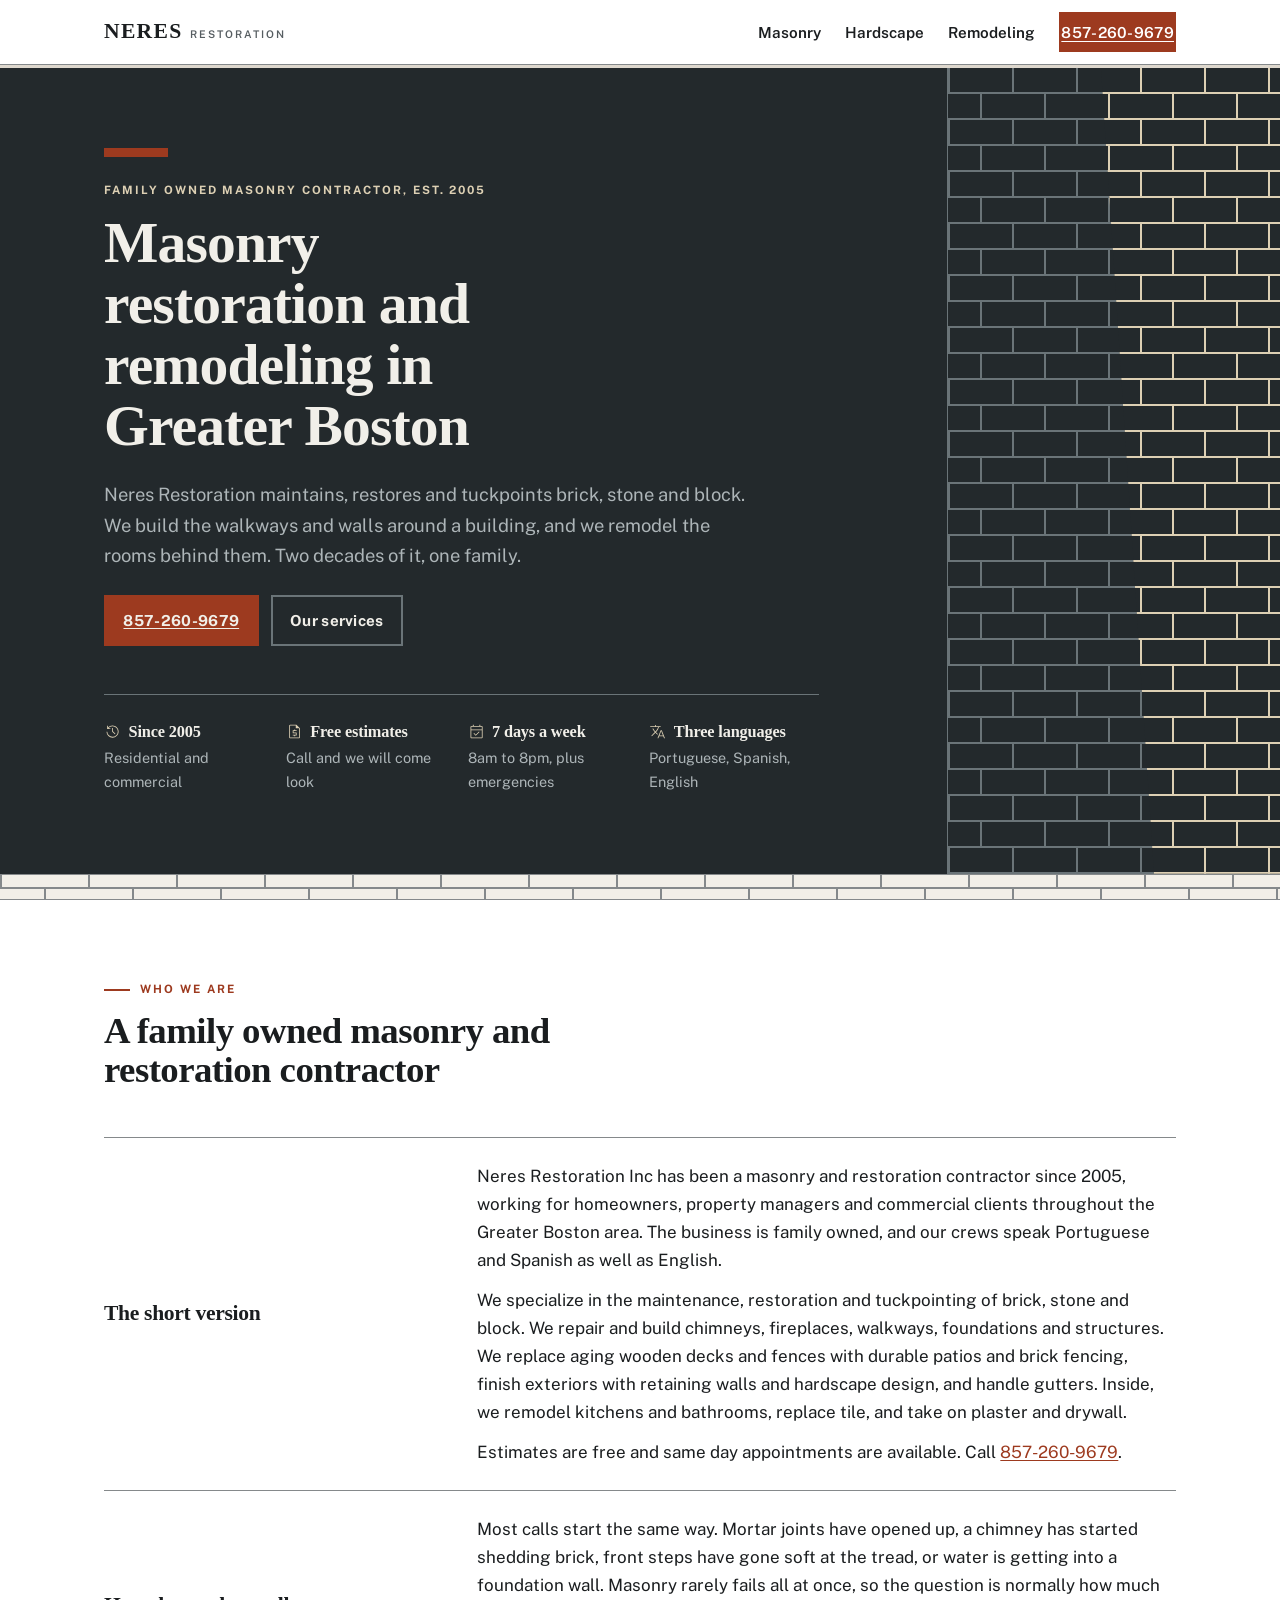
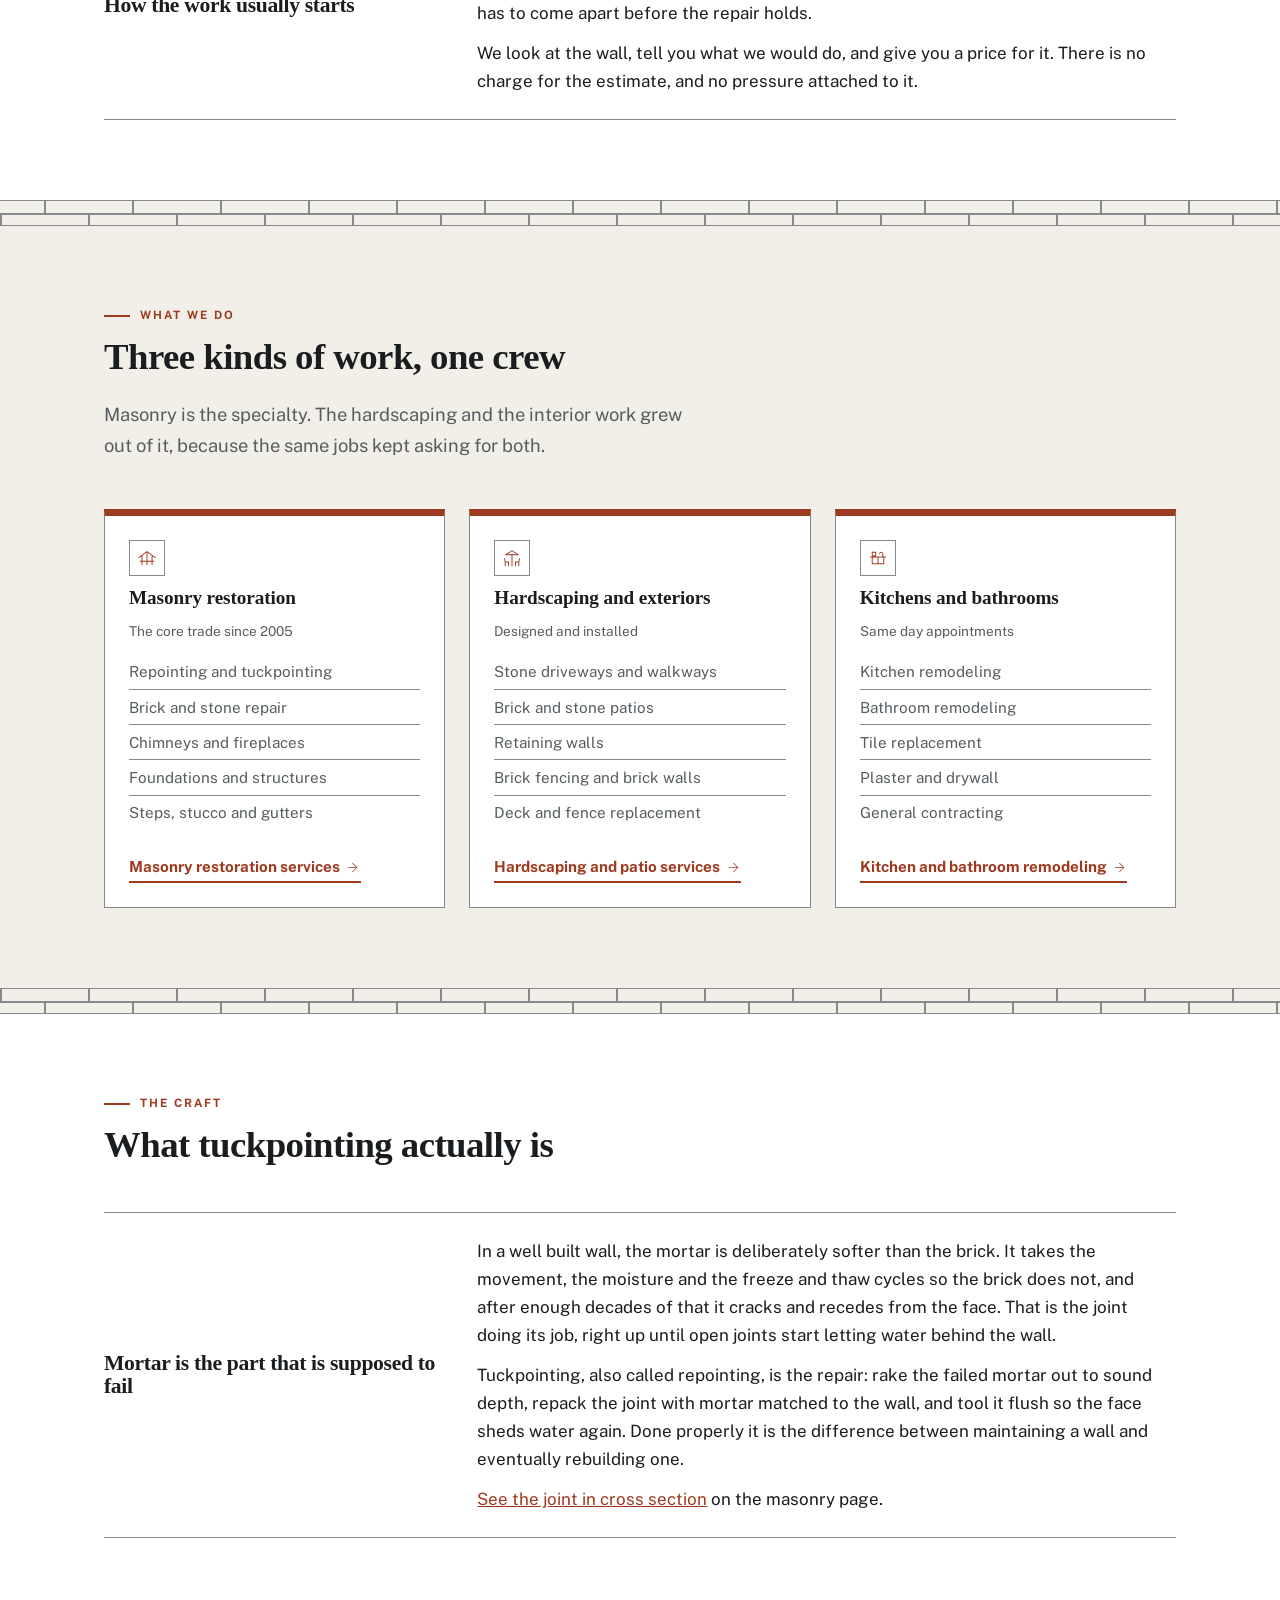
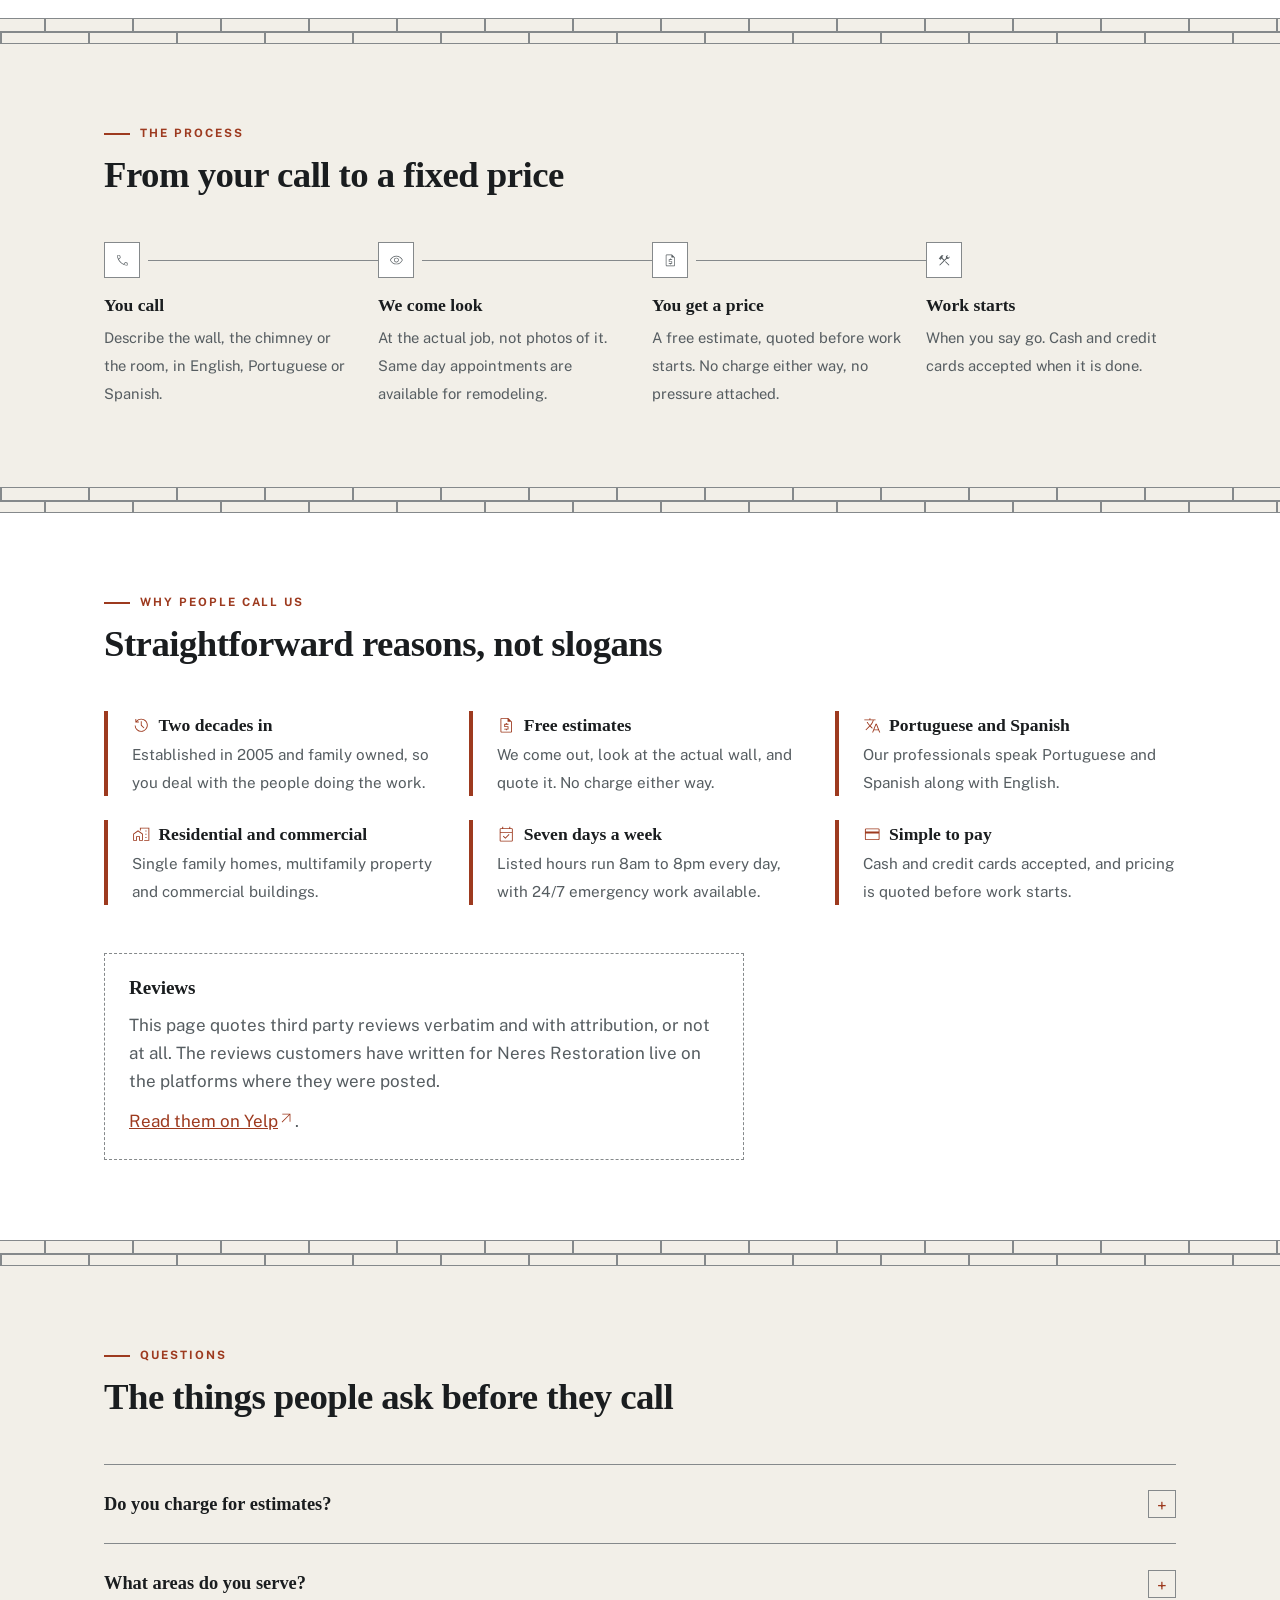
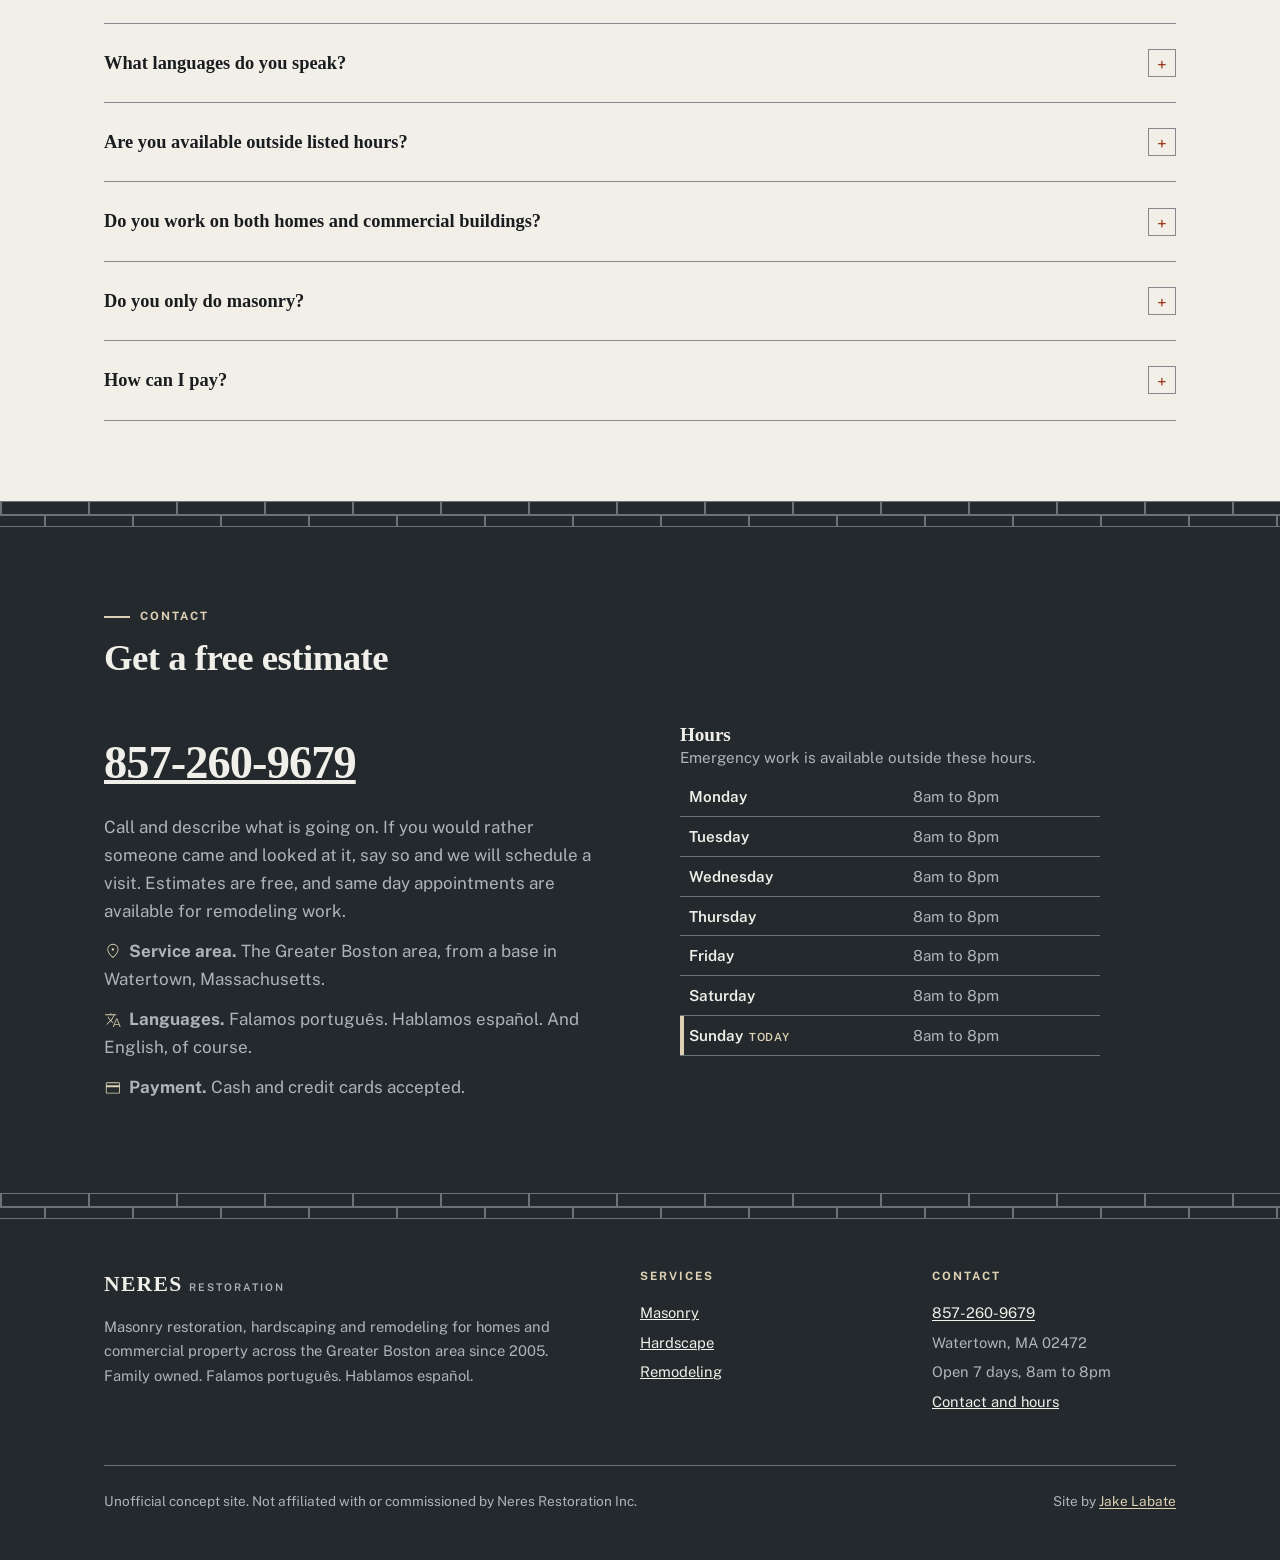
==== commit 22e4b792: "Publish index.html" ====
--- a/index.html
+++ b/index.html
@@ -57,6 +57,15 @@
 .wrap{max-width:1120px;margin:0 auto;padding:0 var(--s2)}
 .eyebrow{font-family:var(--body);font-weight:700;font-size:.72rem;letter-spacing:.17em;
          text-transform:uppercase;color:var(--brand);margin:0 0 var(--s1)}
+.eyebrow::before{content:"";display:inline-block;width:26px;height:2px;background:var(--brand);
+                 vertical-align:middle;margin-right:10px}
+.dark .eyebrow::before,.cta .eyebrow::before{background:var(--buff)}
+.cta .eyebrow::before{background:var(--brand-ink)}
+.hero .eyebrow::before{display:none}
+.mi{width:1em;height:1em;fill:currentColor;flex:none;display:inline-block}
+.chip{display:inline-grid;place-items:center;width:36px;height:36px;flex:none;
+      border:1px solid var(--line);background:var(--paper);color:var(--brand);font-size:20px}
+.dark .chip{border-color:var(--slate-line);background:var(--slate);color:var(--buff)}
 .lede{font-size:1.15rem;color:var(--muted);max-width:60ch}
 .skip{position:absolute;left:-9999px}
 .skip:focus{position:static;display:inline-block;padding:var(--s1);background:var(--brand);color:var(--brand-ink)}
@@ -183,6 +192,7 @@
 .facts li{font-size:.9rem;color:var(--slate-muted);max-width:none}
 .facts b{display:block;font-family:var(--display);font-weight:600;font-size:1.02rem;
          color:var(--slate-ink);letter-spacing:-.01em}
+.facts .mi{color:var(--buff);width:1.05em;height:1.05em;vertical-align:-3px;margin-right:.45em}
 @media (max-width:820px){.facts{grid-template-columns:repeat(2,1fr)}}
 
 .head{max-width:60ch}
@@ -192,18 +202,20 @@
 .card{background:var(--paper);border:1px solid var(--line);border-top:7px solid var(--brand);
       padding:var(--s2);display:flex;flex-direction:column}
 .card h3{margin-bottom:var(--s1)}
+.card .chip{margin-bottom:var(--s1)}
 .card .since{font-size:.85rem;color:var(--muted);margin-bottom:var(--s1)}
 .card ul{list-style:none;padding:0;margin:0 0 var(--s2);font-size:.95rem;color:var(--muted)}
 .card li{padding:.3em 0;border-bottom:1px solid var(--line)}
 .card li:last-child{border-bottom:0}
 .card .go{margin-top:auto;font-weight:700;font-size:.95rem;text-decoration:none;
           border-bottom:2px solid var(--brand);align-self:flex-start;padding-bottom:2px}
+.go .mi{vertical-align:-3px;margin-left:.35em}
 @media (max-width:900px){.cardgrid{grid-template-columns:1fr}}
 
 .stack{margin-top:var(--s3);border-top:1px solid var(--line)}
 .item{display:grid;grid-template-columns:1fr 2fr;gap:var(--s2);
       padding:var(--s2) 0;border-bottom:1px solid var(--line)}
-.item h2{font-size:1.35rem}
+.item h2{font-size:1.35rem;display:flex;align-items:center;gap:12px}
 .item p:last-child{margin-bottom:0}
 @media (max-width:820px){.item{grid-template-columns:1fr;gap:var(--s1)}}
 
@@ -211,8 +223,28 @@
      grid-template-columns:repeat(3,1fr)}
 .why li{max-width:none;border-left:4px solid var(--brand);padding-left:var(--s2)}
 .why b{display:block;font-family:var(--display);font-weight:600;font-size:1.1rem}
+.why .mi{color:var(--brand);width:1.05em;height:1.05em;vertical-align:-3px;margin-right:.45em}
 .why span{font-size:.95rem;color:var(--muted)}
 @media (max-width:820px){.why{grid-template-columns:1fr}}
+
+/* ------------------------------------------------------------------ steps */
+.steps{list-style:none;margin:var(--s3) 0 0;padding:0;display:grid;gap:var(--s2);
+       grid-template-columns:repeat(4,1fr)}
+.steps li{position:relative;max-width:none}
+.steps li::before{content:"";position:absolute;top:18px;left:44px;
+                  right:calc(-1 * var(--s2));height:1px;background:var(--line)}
+.steps li:last-child::before{display:none}
+.steps b{display:block;font-family:var(--display);font-weight:600;font-size:1.1rem;
+         margin:.7em 0 .2em}
+.steps span{font-size:.92rem;color:var(--muted)}
+@media (max-width:820px){
+  .steps{grid-template-columns:1fr 1fr}
+  .steps li:nth-child(2)::before{display:none}
+}
+@media (max-width:520px){
+  .steps{grid-template-columns:1fr}
+  .steps li::before{display:none}
+}
 
 /* ------------------------------------------------------------------ diagram */
 .diagram{margin-top:var(--s3);border:1px solid var(--line);background:var(--paper);
@@ -223,6 +255,7 @@
 .dg-old{fill:var(--paper);stroke:var(--line);stroke-width:2}
 .dg-crack{stroke:var(--line);stroke-width:2;fill:none}
 .dg-new{fill:var(--buff);stroke:var(--ink);stroke-width:2}
+.dg-mem{fill:var(--brand);stroke:var(--ink);stroke-width:2}
 .dg-lead{stroke:var(--muted);stroke-width:1.5;fill:none}
 .dg-dim{stroke:var(--brand);stroke-width:2;fill:none}
 .dg-label{font-family:var(--body);font-size:15px;fill:var(--ink)}
@@ -257,6 +290,7 @@
 
 /* ------------------------------------------------------------------ contact */
 .contact{display:grid;grid-template-columns:1fr 1fr;gap:var(--s4);margin-top:var(--s3)}
+.contact .mi{color:var(--buff);width:1.05em;height:1.05em;vertical-align:-3px;margin-right:.4em}
 @media (max-width:820px){.contact{grid-template-columns:1fr;gap:var(--s3)}}
 .bignum{font-family:var(--display);font-weight:700;font-size:clamp(1.9rem,4.6vw,2.9rem);
         letter-spacing:-.02em;display:inline-block;color:var(--slate-ink)}
@@ -630,10 +664,10 @@
       <a class="btn btn-ghost" href="#services">Our services</a>
     </p>
     <ul class="facts">
-      <li><b>Since 2005</b>Residential and commercial</li>
-      <li><b>Free estimates</b>Call and we will come look</li>
-      <li><b>7 days a week</b>8am to 8pm, plus emergencies</li>
-      <li><b>Three languages</b>Portuguese, Spanish, English</li>
+      <li><b><svg class="mi" viewBox="0 -960 960 960" aria-hidden="true" focusable="false"><path d="M477-140q-137.85 0-235.5-95.69T140-469.85h45.39Q190-351 273.69-268.19q83.7 82.8 203.31 82.8 124.31 0 210.58-87.07 86.27-87.08 86.27-211.39 0-122.07-86.89-206.42-86.88-84.34-209.96-84.34-64.54 0-121.73 28.3-57.19 28.31-100.42 75.85h100.77v45.38H175.46V-805h45.39v103.69q49.31-55.23 115.8-86.96Q403.15-820 477-820q70.77 0 132.92 26.46 62.16 26.46 108.77 72.46 46.62 46 73.58 107.54 26.96 61.54 26.96 131.92 0 70.77-26.96 133.12-26.96 62.35-73.58 108.46-46.61 46.12-108.77 73.08Q547.77-140 477-140Zm131.85-182.77L458.31-471.69v-210.54h45.38v191.69l137.77 135.16-32.61 32.61Z"/></svg>Since 2005</b>Residential and commercial</li>
+      <li><b><svg class="mi" viewBox="0 -960 960 960" aria-hidden="true" focusable="false"><path d="M464.23-215.62h45.39v-40h64.61q9.66 0 16.18-6.51 6.51-6.51 6.51-16.18v-127.31q0-9.66-6.51-16.17-6.52-6.52-16.18-6.52H422.31v-81.92h174.61v-45.38h-87.3v-40h-45.39v40h-64.61q-9.67 0-16.18 6.51-6.52 6.51-6.52 16.18v127.3q0 9.67 6.52 16.18 6.51 6.52 16.18 6.52h151.92V-301H376.92v45.38h87.31v40ZM237.69-100q-23.53 0-40.61-17.08T180-157.69v-644.62q0-23.53 17.08-40.61T237.69-860h347.54L780-665.23v507.54q0 23.53-17.08 40.61T722.31-100H237.69Zm310.23-559.85v-154.76H237.69q-4.61 0-8.46 3.84-3.84 3.85-3.84 8.46v644.62q0 4.61 3.84 8.46 3.85 3.84 8.46 3.84h484.62q4.61 0 8.46-3.84 3.84-3.85 3.84-8.46v-502.16H547.92ZM225.39-814.61v154.76-154.76 669.22-669.22Z"/></svg>Free estimates</b>Call and we will come look</li>
+      <li><b><svg class="mi" viewBox="0 -960 960 960" aria-hidden="true" focusable="false"><path d="M434.54-242.23 309.23-366.54l31.62-31.61 93.69 92.07 180.15-180.53 32 32.23-212.15 212.15ZM197.69-100q-23.53 0-40.61-17.08T140-157.69v-579.23q0-23.53 17.08-40.61t40.61-17.08h73.85v-70h50.38v70h317.69v-70h49.23v70h73.47q23.53 0 40.61 17.08T820-736.92v579.23q0 23.53-17.08 40.61T762.31-100H197.69Zm0-45.39h564.62q4.61 0 8.46-3.84 3.84-3.85 3.84-8.46V-555H185.39v397.31q0 4.61 3.84 8.46 3.85 3.84 8.46 3.84Zm-12.3-454.99h589.22v-136.54q0-4.62-3.84-8.46-3.85-3.85-8.46-3.85H197.69q-4.61 0-8.46 3.85-3.84 3.84-3.84 8.46v136.54Zm0 0v-148.85 148.85Z"/></svg>7 days a week</b>8am to 8pm, plus emergencies</li>
+      <li><b><svg class="mi" viewBox="0 -960 960 960" aria-hidden="true" focusable="false"><path d="m475.38-100 180.39-460h58.61l180.39 460h-49.62l-46.92-118.54H570.92L524.38-100h-49ZM162-218.31l-32-32L328.31-449q-46.39-48-82.04-103.08-35.65-55.07-51.35-102.53h49.62q14.46 39.15 44.65 85 30.19 45.84 71.73 88 52.16-53.77 92.7-122.7 40.53-68.92 55.23-130.3H67.69V-780h269.62v-64.61h45.38V-780h269.62v45.39h-95.7Q540-662.77 495.5-585.12 451-507.46 392.54-448.39l103.15 105.54-18.23 47.62-117.54-121.16L162-218.31Zm425.31-42.15h194.54l-97.08-250.31-97.46 250.31Z"/></svg>Three languages</b>Portuguese, Spanish, English</li>
     </ul>
   </div>
 </section>
@@ -687,6 +721,7 @@
     </div>
     <div class="cardgrid">
       <article class="card rv">
+        <span class="chip"><svg class="mi" viewBox="0 -960 960 960" aria-hidden="true" focusable="false"><path d="M214.46-140v-159.85h-81.07v-45.38h81.07v-217.92L87.15-467.39 60-502.85 480-820l420.38 317.15-28.15 35.46-127.31-96.38v218.54h80.69v45.38h-80.69V-140h-45.38v-159.85H502.69V-140h-45.38v-159.85H259.85V-140h-45.39Zm45.39-205.23h197.46v-401l-197.46 149v252Zm242.84 0h196.85v-252l-196.85-149v401Z"/></svg></span>
         <h3>Masonry restoration</h3>
         <p class="since">The core trade since 2005</p>
         <ul>
@@ -696,9 +731,10 @@
           <li>Foundations and structures</li>
           <li>Steps, stucco and gutters</li>
         </ul>
-        <a class="go" href="masonry.html">Masonry restoration services</a>
+        <a class="go" href="masonry.html">Masonry restoration services<svg class="mi" viewBox="0 -960 960 960" aria-hidden="true" focusable="false"><path d="M693.69-457.31H180v-45.38h513.69L448.39-748 480-780l300 300-300 300-31.61-32 245.3-245.31Z"/></svg></a>
       </article>
       <article class="card rv">
+        <span class="chip"><svg class="mi" viewBox="0 -960 960 960" aria-hidden="true" focusable="false"><path d="M457.31-90v-520H111.54L480-867.69 848.46-610H502.69v520h-45.38ZM480-655.38h224.23-448.46H480ZM130-90v-209.08L99.54-466l44.15-7.31 30.85 162.93h160.84V-90H290v-175H175.38v175H130Zm494.62 0v-220.38h160.84l30.85-162.93 44.15 7.31L830-299.08V-90h-45.38v-175H670v175h-45.38ZM255.77-655.38h448.46L480-812.77 255.77-655.38Z"/></svg></span>
         <h3>Hardscaping and exteriors</h3>
         <p class="since">Designed and installed</p>
         <ul>
@@ -708,9 +744,10 @@
           <li>Brick fencing and brick walls</li>
           <li>Deck and fence replacement</li>
         </ul>
-        <a class="go" href="hardscaping.html">Hardscaping and patio services</a>
+        <a class="go" href="hardscaping.html">Hardscaping and patio services<svg class="mi" viewBox="0 -960 960 960" aria-hidden="true" focusable="false"><path d="M693.69-457.31H180v-45.38h513.69L448.39-748 480-780l300 300-300 300-31.61-32 245.3-245.31Z"/></svg></a>
       </article>
       <article class="card rv">
+        <span class="chip"><svg class="mi" viewBox="0 -960 960 960" aria-hidden="true" focusable="false"><path d="M180-180v-325.39h-80v-45.38h143.08q-26.02 0-44.55-18.64Q180-588.05 180-614.23V-780h215v165.77q0 26.18-18.64 44.82t-44.82 18.64h357.69v-124.61q0-25.1-16.73-42.17-16.73-17.06-41.47-17.06-25.11 0-42.11 17.5t-16.38 41.73h-46.39q1.39-43.7 31.48-74.16Q587.72-780 631.09-780q43.37 0 73.45 30.51 30.07 30.52 30.07 74.11v124.61H860v45.38h-80V-180H180Zm45.39-416.15h124.23v-138.46H225.39v138.46Zm0 370.76h231.92v-280H225.39v280Zm277.3 0h231.92v-280H502.69v280Zm-277.3-370.76h124.23-124.23Zm0 370.76h509.22-509.22Z"/></svg></span>
         <h3>Kitchens and bathrooms</h3>
         <p class="since">Same day appointments</p>
         <ul>
@@ -720,7 +757,7 @@
           <li>Plaster and drywall</li>
           <li>General contracting</li>
         </ul>
-        <a class="go" href="remodeling.html">Kitchen and bathroom remodeling</a>
+        <a class="go" href="remodeling.html">Kitchen and bathroom remodeling<svg class="mi" viewBox="0 -960 960 960" aria-hidden="true" focusable="false"><path d="M693.69-457.31H180v-45.38h513.69L448.39-748 480-780l300 300-300 300-31.61-32 245.3-245.31Z"/></svg></a>
       </article>
     </div>
   </div>
@@ -756,21 +793,47 @@
 <section class="tinted">
   <div class="wrap">
     <div class="head rv">
+      <p class="eyebrow">The process</p>
+      <h2>From your call to a fixed price</h2>
+    </div>
+    <ol class="steps">
+      <li class="rv"><span class="chip"><svg class="mi" viewBox="0 -960 960 960" aria-hidden="true" focusable="false"><path d="M775.38-140Q669-140 556-193.69q-113-53.7-210.81-151.7-97.8-98-151.5-210.8Q140-669 140-775.38q0-19.12 12.64-31.87T184.23-820h114.13q15.64 0 26.41 10.19 10.77 10.2 15.15 26.35l23.85 107.18q2.08 15.13-1 27.2-3.08 12.08-11.69 20.31l-94.39 91.92q26.77 45.93 56.54 85.08t64.39 73.54q37.38 38.38 79.53 70.08 42.16 31.69 90.24 57.61l90.76-93.38q10-11 22.39-14.81 12.39-3.81 25.84-1.81l97.08 21.39q16.15 3.61 26.35 16.26Q820-310.24 820-294.23v110q0 18.95-12.75 31.59T775.38-140ZM234-578l82.54-80.08q1.54-1.53 2.11-4.23.58-2.69.2-5L297-768.46q-.38-3.08-2.5-4.62-2.11-1.53-5.19-1.53h-98.54q-2.31 0-3.85 1.53-1.53 1.54-1.53 3.85.84 41.62 12.92 88.69Q210.39-633.46 234-578Zm356.31 349.15q41 20.16 89.77 31.39 48.77 11.23 89.15 12.46 2.31 0 3.85-1.54 1.53-1.54 1.53-3.85v-98.15q0-3.08-1.53-5.19-1.54-2.12-4.62-2.5l-90.69-18.69q-2.31-.39-4.04.19-1.73.58-3.65 2.11l-79.77 83.77ZM234-578Zm356.31 349.15Z"/></svg></span>
+        <b>You call</b>
+        <span>Describe the wall, the chimney or the room, in English, Portuguese or
+        Spanish.</span></li>
+      <li class="rv"><span class="chip"><svg class="mi" viewBox="0 -960 960 960" aria-hidden="true" focusable="false"><path d="M590.31-389.78q45.46-45.56 45.46-110.31 0-64.76-45.55-110.22-45.56-45.46-110.31-45.46-64.76 0-110.22 45.55-45.46 45.56-45.46 110.31 0 64.76 45.55 110.22 45.56 45.46 110.31 45.46 64.76 0 110.22-45.55Zm-189.04-31.49q-32.12-32.11-32.12-78.73 0-46.62 32.12-78.73 32.11-32.12 78.73-32.12 46.62 0 78.73 32.12 32.12 32.11 32.12 78.73 0 46.62-32.12 78.73-32.11 32.12-78.73 32.12-46.62 0-78.73-32.12ZM230.23-297.04Q118-374.08 61.54-500 118-625.92 230.18-702.96 342.35-780 479.95-780q137.59 0 249.82 77.04Q842-625.92 898.46-500 842-374.08 729.82-297.04 617.65-220 480.05-220q-137.59 0-249.82-77.04ZM480-500Zm218.65 170.85Q798.23-392.92 850.46-500q-52.23-107.08-151.81-170.85-99.57-63.76-218.65-63.76-119.08 0-218.65 63.76Q161.77-607.08 108.92-500q52.85 107.08 152.43 170.85 99.57 63.76 218.65 63.76 119.08 0 218.65-63.76Z"/></svg></span>
+        <b>We come look</b>
+        <span>At the actual job, not photos of it. Same day appointments are available
+        for remodeling.</span></li>
+      <li class="rv"><span class="chip"><svg class="mi" viewBox="0 -960 960 960" aria-hidden="true" focusable="false"><path d="M464.23-215.62h45.39v-40h64.61q9.66 0 16.18-6.51 6.51-6.51 6.51-16.18v-127.31q0-9.66-6.51-16.17-6.52-6.52-16.18-6.52H422.31v-81.92h174.61v-45.38h-87.3v-40h-45.39v40h-64.61q-9.67 0-16.18 6.51-6.52 6.51-6.52 16.18v127.3q0 9.67 6.52 16.18 6.51 6.52 16.18 6.52h151.92V-301H376.92v45.38h87.31v40ZM237.69-100q-23.53 0-40.61-17.08T180-157.69v-644.62q0-23.53 17.08-40.61T237.69-860h347.54L780-665.23v507.54q0 23.53-17.08 40.61T722.31-100H237.69Zm310.23-559.85v-154.76H237.69q-4.61 0-8.46 3.84-3.84 3.85-3.84 8.46v644.62q0 4.61 3.84 8.46 3.85 3.84 8.46 3.84h484.62q4.61 0 8.46-3.84 3.84-3.85 3.84-8.46v-502.16H547.92ZM225.39-814.61v154.76-154.76 669.22-669.22Z"/></svg></span>
+        <b>You get a price</b>
+        <span>A free estimate, quoted before work starts. No charge either way, no
+        pressure attached.</span></li>
+      <li class="rv"><span class="chip"><svg class="mi" viewBox="0 -960 960 960" aria-hidden="true" focusable="false"><path d="M766.08-140 522-384.08l43.54-43.54 244.07 244.08L766.08-140Zm-575.23 0-43.54-43.54 287.31-287.31L313-592.46 291.54-571l-39.39-39.77v79.23l-22.07 21.69-113.54-113.54 22.08-22.07h79.84l-42.61-42.23 106-106.39q15.07-14.69 32.57-20.3 17.5-5.62 38.81-5.62 20.92 0 38.61 7.35 17.7 7.34 32.39 22.42l-90.08 89.69 45.69 45.69-22.07 21.7 119.77 119.38 119.31-119.31q-9.16-13.77-13.85-30.38-4.69-16.62-4.69-36 0-49.54 35.8-85.35 35.81-35.8 85.35-35.8 12.69 0 22.04 2.23 9.34 2.23 15.96 6.84l-80.77 80.39 73.46 73.46 80.77-80.39q4.23 7.24 6.96 17.39 2.73 10.15 2.73 22.84 0 49.54-35.8 85.35-35.81 35.81-85.35 35.81-18.77 0-32.35-3.08-13.57-3.08-25.73-10.77L190.85-140Z"/></svg></span>
+        <b>Work starts</b>
+        <span>When you say go. Cash and credit cards accepted when it is done.</span></li>
+    </ol>
+  </div>
+</section>
+<div class="course" data-bleed></div>
+<section>
+  <div class="wrap">
+    <div class="head rv">
       <p class="eyebrow">Why people call us</p>
       <h2>Straightforward reasons, not slogans</h2>
     </div>
     <ul class="why">
-      <li class="rv"><b>Two decades in</b><span>Established in 2005 and family owned, so
+      <li class="rv"><b><svg class="mi" viewBox="0 -960 960 960" aria-hidden="true" focusable="false"><path d="M477-140q-137.85 0-235.5-95.69T140-469.85h45.39Q190-351 273.69-268.19q83.7 82.8 203.31 82.8 124.31 0 210.58-87.07 86.27-87.08 86.27-211.39 0-122.07-86.89-206.42-86.88-84.34-209.96-84.34-64.54 0-121.73 28.3-57.19 28.31-100.42 75.85h100.77v45.38H175.46V-805h45.39v103.69q49.31-55.23 115.8-86.96Q403.15-820 477-820q70.77 0 132.92 26.46 62.16 26.46 108.77 72.46 46.62 46 73.58 107.54 26.96 61.54 26.96 131.92 0 70.77-26.96 133.12-26.96 62.35-73.58 108.46-46.61 46.12-108.77 73.08Q547.77-140 477-140Zm131.85-182.77L458.31-471.69v-210.54h45.38v191.69l137.77 135.16-32.61 32.61Z"/></svg>Two decades in</b><span>Established in 2005 and family owned, so
           you deal with the people doing the work.</span></li>
-      <li class="rv"><b>Free estimates</b><span>We come out, look at the actual wall, and
+      <li class="rv"><b><svg class="mi" viewBox="0 -960 960 960" aria-hidden="true" focusable="false"><path d="M464.23-215.62h45.39v-40h64.61q9.66 0 16.18-6.51 6.51-6.51 6.51-16.18v-127.31q0-9.66-6.51-16.17-6.52-6.52-16.18-6.52H422.31v-81.92h174.61v-45.38h-87.3v-40h-45.39v40h-64.61q-9.67 0-16.18 6.51-6.52 6.51-6.52 16.18v127.3q0 9.67 6.52 16.18 6.51 6.52 16.18 6.52h151.92V-301H376.92v45.38h87.31v40ZM237.69-100q-23.53 0-40.61-17.08T180-157.69v-644.62q0-23.53 17.08-40.61T237.69-860h347.54L780-665.23v507.54q0 23.53-17.08 40.61T722.31-100H237.69Zm310.23-559.85v-154.76H237.69q-4.61 0-8.46 3.84-3.84 3.85-3.84 8.46v644.62q0 4.61 3.84 8.46 3.85 3.84 8.46 3.84h484.62q4.61 0 8.46-3.84 3.84-3.85 3.84-8.46v-502.16H547.92ZM225.39-814.61v154.76-154.76 669.22-669.22Z"/></svg>Free estimates</b><span>We come out, look at the actual wall, and
           quote it. No charge either way.</span></li>
-      <li class="rv"><b>Portuguese and Spanish</b><span>Our professionals speak Portuguese
+      <li class="rv"><b><svg class="mi" viewBox="0 -960 960 960" aria-hidden="true" focusable="false"><path d="m475.38-100 180.39-460h58.61l180.39 460h-49.62l-46.92-118.54H570.92L524.38-100h-49ZM162-218.31l-32-32L328.31-449q-46.39-48-82.04-103.08-35.65-55.07-51.35-102.53h49.62q14.46 39.15 44.65 85 30.19 45.84 71.73 88 52.16-53.77 92.7-122.7 40.53-68.92 55.23-130.3H67.69V-780h269.62v-64.61h45.38V-780h269.62v45.39h-95.7Q540-662.77 495.5-585.12 451-507.46 392.54-448.39l103.15 105.54-18.23 47.62-117.54-121.16L162-218.31Zm425.31-42.15h194.54l-97.08-250.31-97.46 250.31Z"/></svg>Portuguese and Spanish</b><span>Our professionals speak Portuguese
           and Spanish along with English.</span></li>
-      <li class="rv"><b>Residential and commercial</b><span>Single family homes,
+      <li class="rv"><b><svg class="mi" viewBox="0 -960 960 960" aria-hidden="true" focusable="false"><path d="M697-621.46h56.15v-56.15H697v56.15Zm0 167.92h56.15v-56.15H697v56.15Zm0 167.31h56.15v-56.15H697v56.15ZM631.38-140v-45.39h223.23v-589.22H456.92v112.76l-45.38-31.61V-820H900v680H631.38ZM60-140v-362.69l253.31-180.92L566-502.82V-140H368.23v-190.62H258.38V-140H60Zm45.39-45.39H213V-376h200.61v190.61h107.01v-293.99L313.31-626.92 105.39-478.86v293.47Zm525.99-353.84ZM413.61-185.39V-376H213v190.61V-376h200.61v190.61Z"/></svg>Residential and commercial</b><span>Single family homes,
           multifamily property and commercial buildings.</span></li>
-      <li class="rv"><b>Seven days a week</b><span>Listed hours run 8am to 8pm every day,
+      <li class="rv"><b><svg class="mi" viewBox="0 -960 960 960" aria-hidden="true" focusable="false"><path d="M434.54-242.23 309.23-366.54l31.62-31.61 93.69 92.07 180.15-180.53 32 32.23-212.15 212.15ZM197.69-100q-23.53 0-40.61-17.08T140-157.69v-579.23q0-23.53 17.08-40.61t40.61-17.08h73.85v-70h50.38v70h317.69v-70h49.23v70h73.47q23.53 0 40.61 17.08T820-736.92v579.23q0 23.53-17.08 40.61T762.31-100H197.69Zm0-45.39h564.62q4.61 0 8.46-3.84 3.84-3.85 3.84-8.46V-555H185.39v397.31q0 4.61 3.84 8.46 3.85 3.84 8.46 3.84Zm-12.3-454.99h589.22v-136.54q0-4.62-3.84-8.46-3.85-3.85-8.46-3.85H197.69q-4.61 0-8.46 3.85-3.84 3.84-3.84 8.46v136.54Zm0 0v-148.85 148.85Z"/></svg>Seven days a week</b><span>Listed hours run 8am to 8pm every day,
           with 24/7 emergency work available.</span></li>
-      <li class="rv"><b>Simple to pay</b><span>Cash and credit cards accepted, and
+      <li class="rv"><b><svg class="mi" viewBox="0 -960 960 960" aria-hidden="true" focusable="false"><path d="M860-722.31v484.62q0 23.53-17.08 40.61T802.31-180H157.69q-23.53 0-40.61-17.08T100-237.69v-484.62q0-23.53 17.08-40.61T157.69-780h644.62q23.53 0 40.61 17.08T860-722.31ZM145.39-617.15h669.22v-105.16q0-4.61-3.84-8.46-3.85-3.84-8.46-3.84H157.69q-4.61 0-8.46 3.84-3.84 3.85-3.84 8.46v105.16Zm0 104.76v274.7q0 4.61 3.84 8.46 3.85 3.84 8.46 3.84h644.62q4.61 0 8.46-3.84 3.84-3.85 3.84-8.46v-274.7H145.39Zm0 287v-509.22 509.22Z"/></svg>Simple to pay</b><span>Cash and credit cards accepted, and
           pricing is quoted before work starts.</span></li>
     </ul>
     <div class="gap rv">
@@ -778,12 +841,12 @@
       <p>This page quotes third party reviews verbatim and with attribution, or not at
          all. The reviews customers have written for Neres Restoration live on the platforms where
          they were posted.</p>
-      <p><a href="https://www.yelp.com/biz/neres-restoration-watertown">Read them on Yelp</a>.</p>
+      <p><a href="https://www.yelp.com/biz/neres-restoration-watertown">Read them on Yelp<svg class="mi" viewBox="0 -960 960 960" aria-hidden="true" focusable="false"><path d="M241.62-258.69 210-290.31l413.92-414.31H241.31V-750h460v460h-45.39v-382.62l-414.3 413.93Z"/></svg></a>.</p>
     </div>
   </div>
 </section>
-<div class="course" data-bleed></div>
-<section id="faq">
+<div class="course course--b" data-bleed></div>
+<section class="tinted" id="faq">
   <div class="wrap">
     <div class="head rv">
       <p class="eyebrow">Questions</p>
@@ -805,12 +868,12 @@
         <p class="sub">Call and describe what is going on. If you would rather someone
            came and looked at it, say so and we will schedule a visit. Estimates are
            free, and same day appointments are available for remodeling work.</p>
-        <p class="sub"><strong>Service area.</strong> The Greater Boston area, from a base
+        <p class="sub"><strong><svg class="mi" viewBox="0 -960 960 960" aria-hidden="true" focusable="false"><path d="M526.04-511.65Q545-530.62 545-557.69q0-27.08-18.96-46.04T480-622.69q-27.08 0-46.04 18.96T415-557.69q0 27.07 18.96 46.04 18.96 18.96 46.04 18.96t46.04-18.96ZM480-159.77q125.31-111.77 190.92-213.15 65.62-101.39 65.62-177.16 0-116.07-73.77-190.5Q589-815 480-815q-109 0-182.77 74.42-73.77 74.43-73.77 190.5 0 75.77 66.73 177.16Q356.92-271.54 480-159.77Zm0 60.15Q329-230.46 253.54-343.15q-75.46-112.7-75.46-206.93 0-138.46 89.57-224.19Q357.23-860 480-860t212.35 85.73q89.57 85.73 89.57 224.19 0 94.23-75.46 206.93Q631-230.46 480-99.62Zm0-458.07Z"/></svg>Service area.</strong> The Greater Boston area, from a base
            in Watertown, Massachusetts.</p>
-        <p class="sub"><strong>Languages.</strong>
+        <p class="sub"><strong><svg class="mi" viewBox="0 -960 960 960" aria-hidden="true" focusable="false"><path d="m475.38-100 180.39-460h58.61l180.39 460h-49.62l-46.92-118.54H570.92L524.38-100h-49ZM162-218.31l-32-32L328.31-449q-46.39-48-82.04-103.08-35.65-55.07-51.35-102.53h49.62q14.46 39.15 44.65 85 30.19 45.84 71.73 88 52.16-53.77 92.7-122.7 40.53-68.92 55.23-130.3H67.69V-780h269.62v-64.61h45.38V-780h269.62v45.39h-95.7Q540-662.77 495.5-585.12 451-507.46 392.54-448.39l103.15 105.54-18.23 47.62-117.54-121.16L162-218.31Zm425.31-42.15h194.54l-97.08-250.31-97.46 250.31Z"/></svg>Languages.</strong>
            <span lang="pt">Falamos portugu&ecirc;s.</span>
            <span lang="es">Hablamos espa&ntilde;ol.</span> And English, of course.</p>
-        <p class="sub"><strong>Payment.</strong> Cash and credit cards accepted.</p>
+        <p class="sub"><strong><svg class="mi" viewBox="0 -960 960 960" aria-hidden="true" focusable="false"><path d="M860-722.31v484.62q0 23.53-17.08 40.61T802.31-180H157.69q-23.53 0-40.61-17.08T100-237.69v-484.62q0-23.53 17.08-40.61T157.69-780h644.62q23.53 0 40.61 17.08T860-722.31ZM145.39-617.15h669.22v-105.16q0-4.61-3.84-8.46-3.85-3.84-8.46-3.84H157.69q-4.61 0-8.46 3.84-3.84 3.85-3.84 8.46v105.16Zm0 104.76v274.7q0 4.61 3.84 8.46 3.85 3.84 8.46 3.84h644.62q4.61 0 8.46-3.84 3.84-3.85 3.84-8.46v-274.7H145.39Zm0 287v-509.22 509.22Z"/></svg>Payment.</strong> Cash and credit cards accepted.</p>
       </div>
       <div class="rv">
         <h3>Hours</h3>
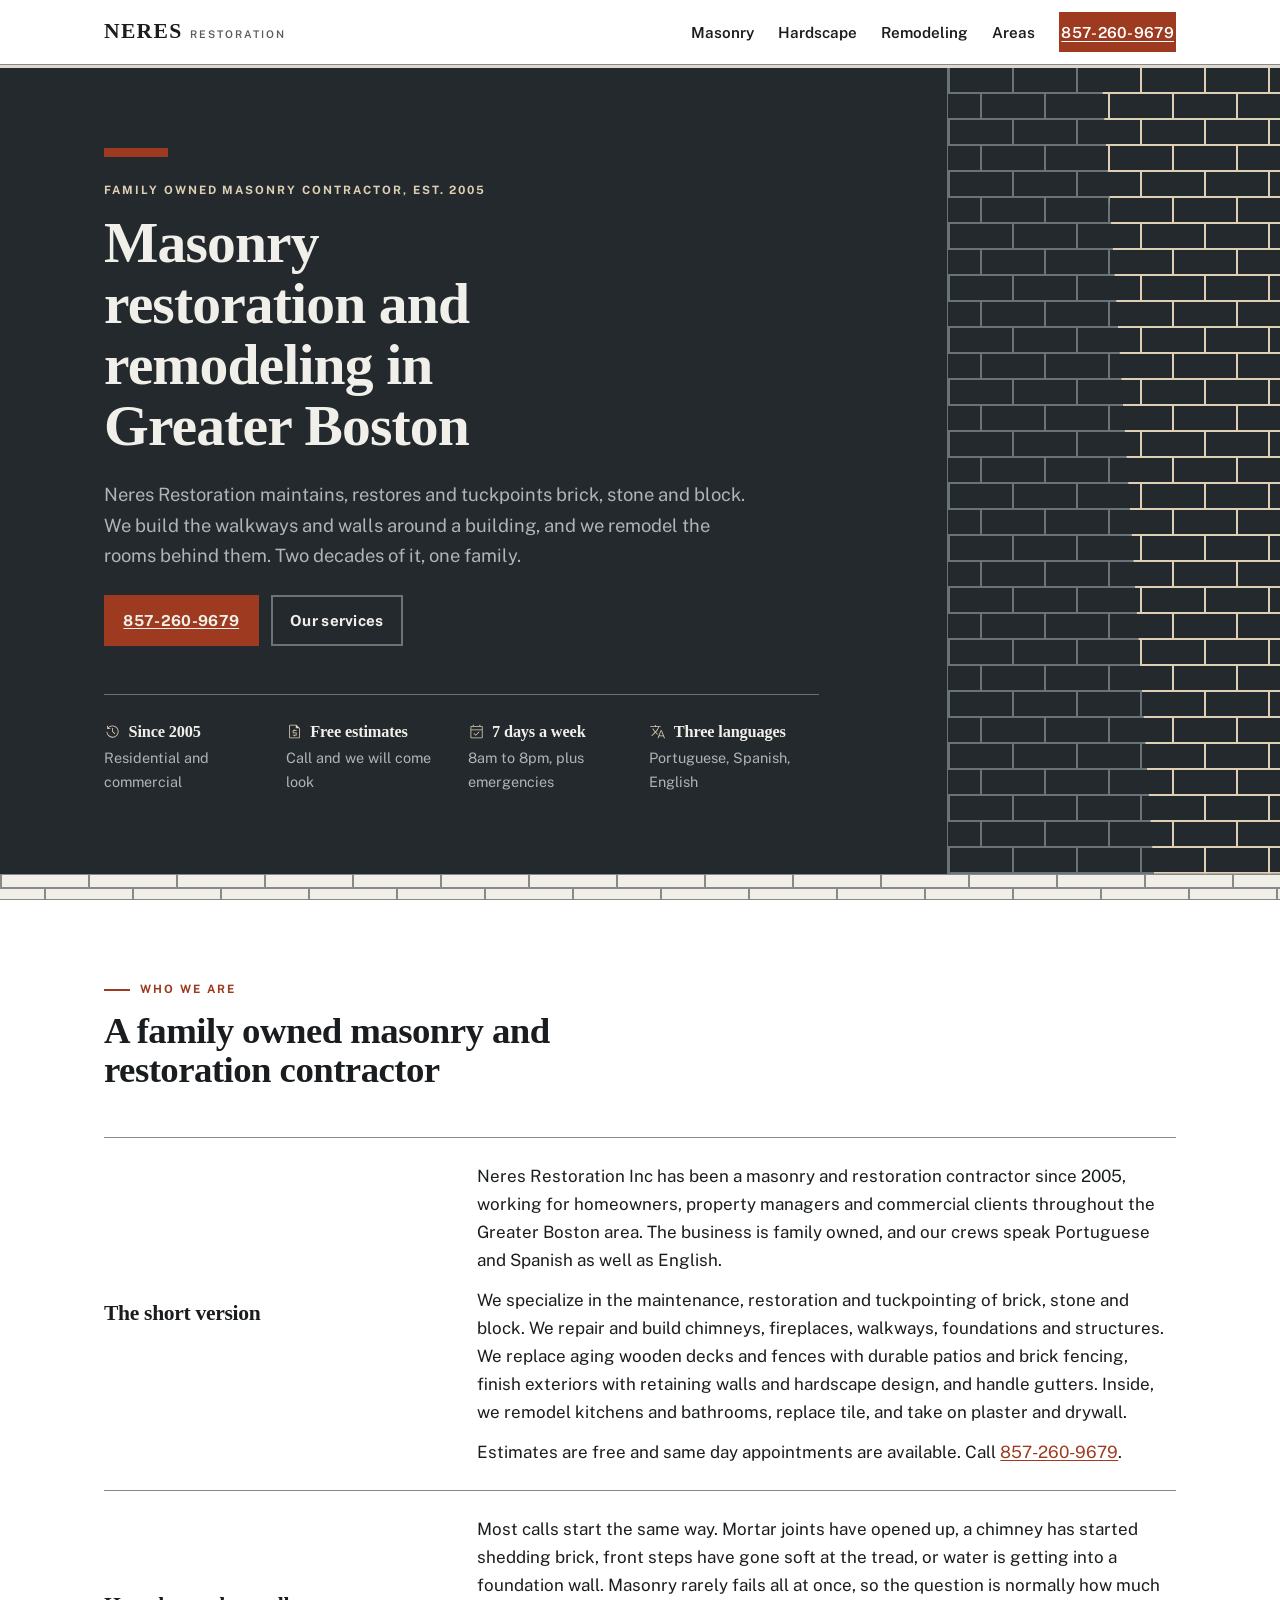
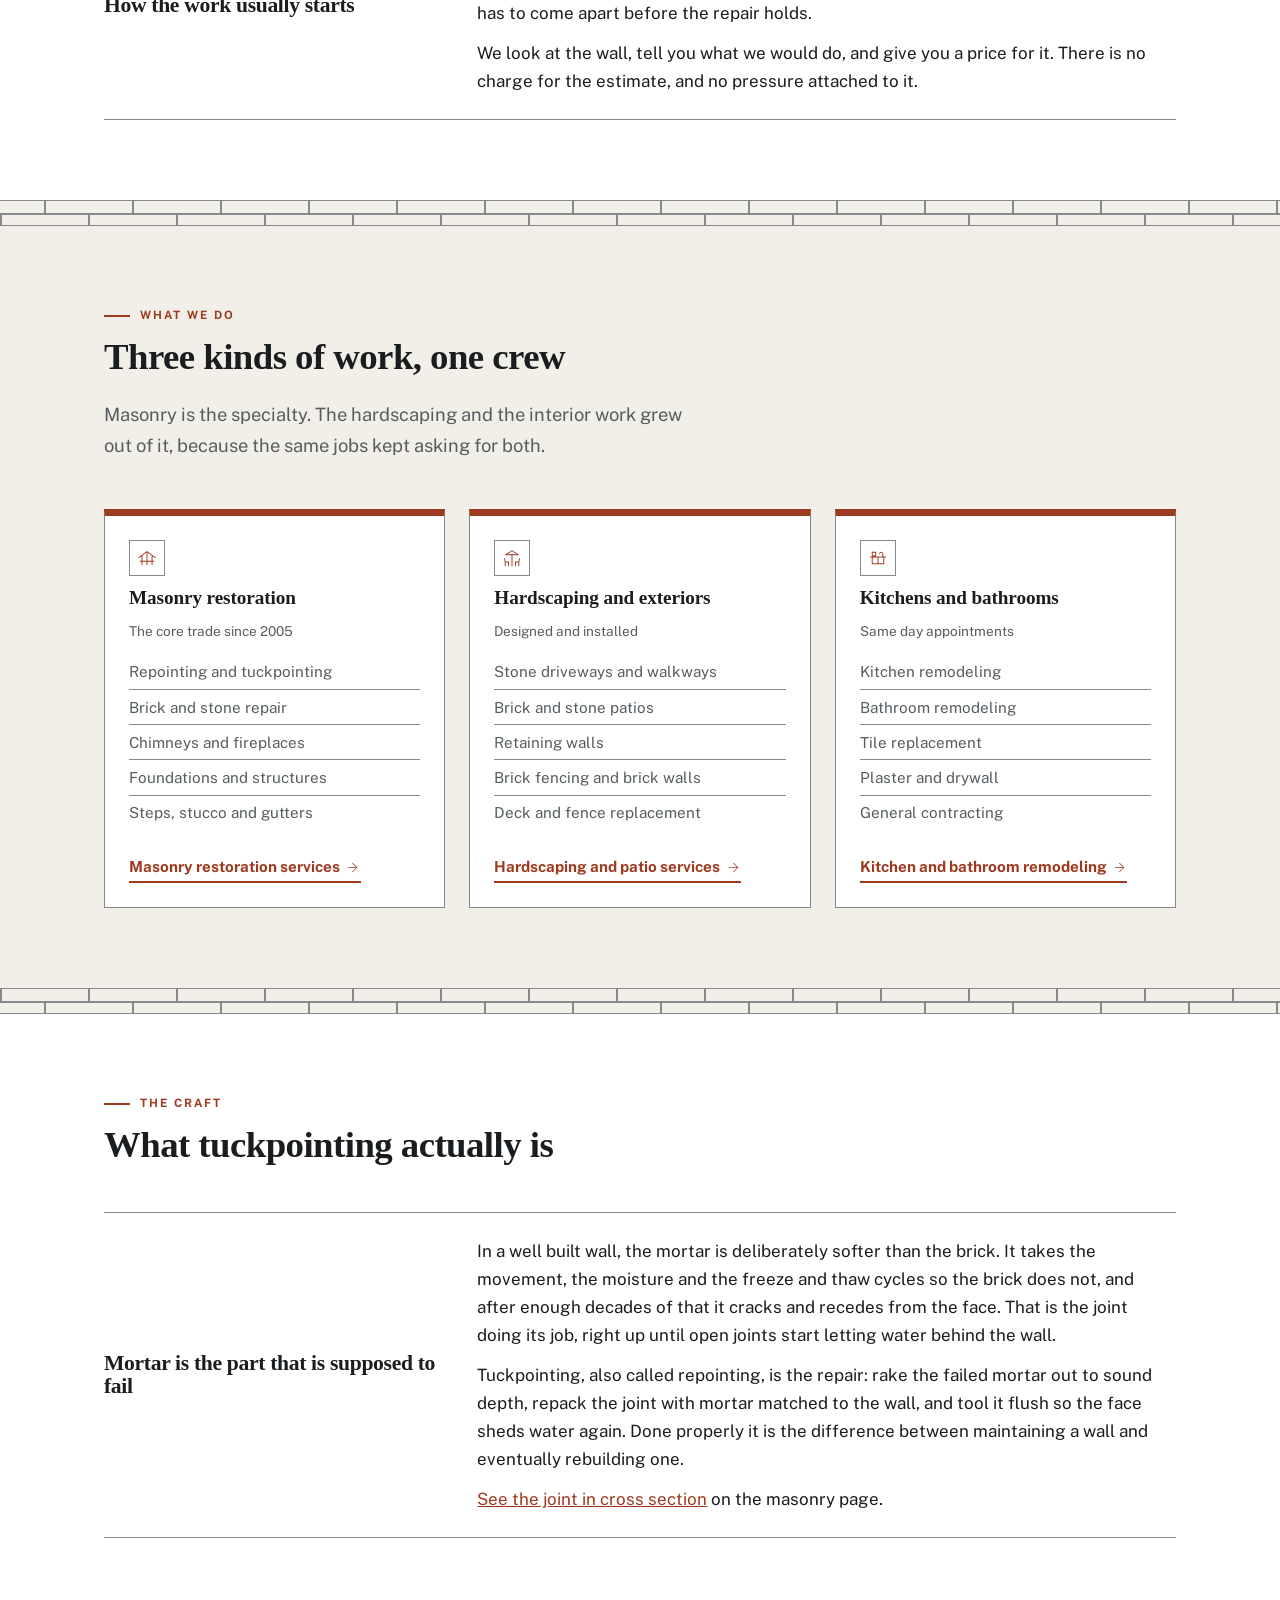
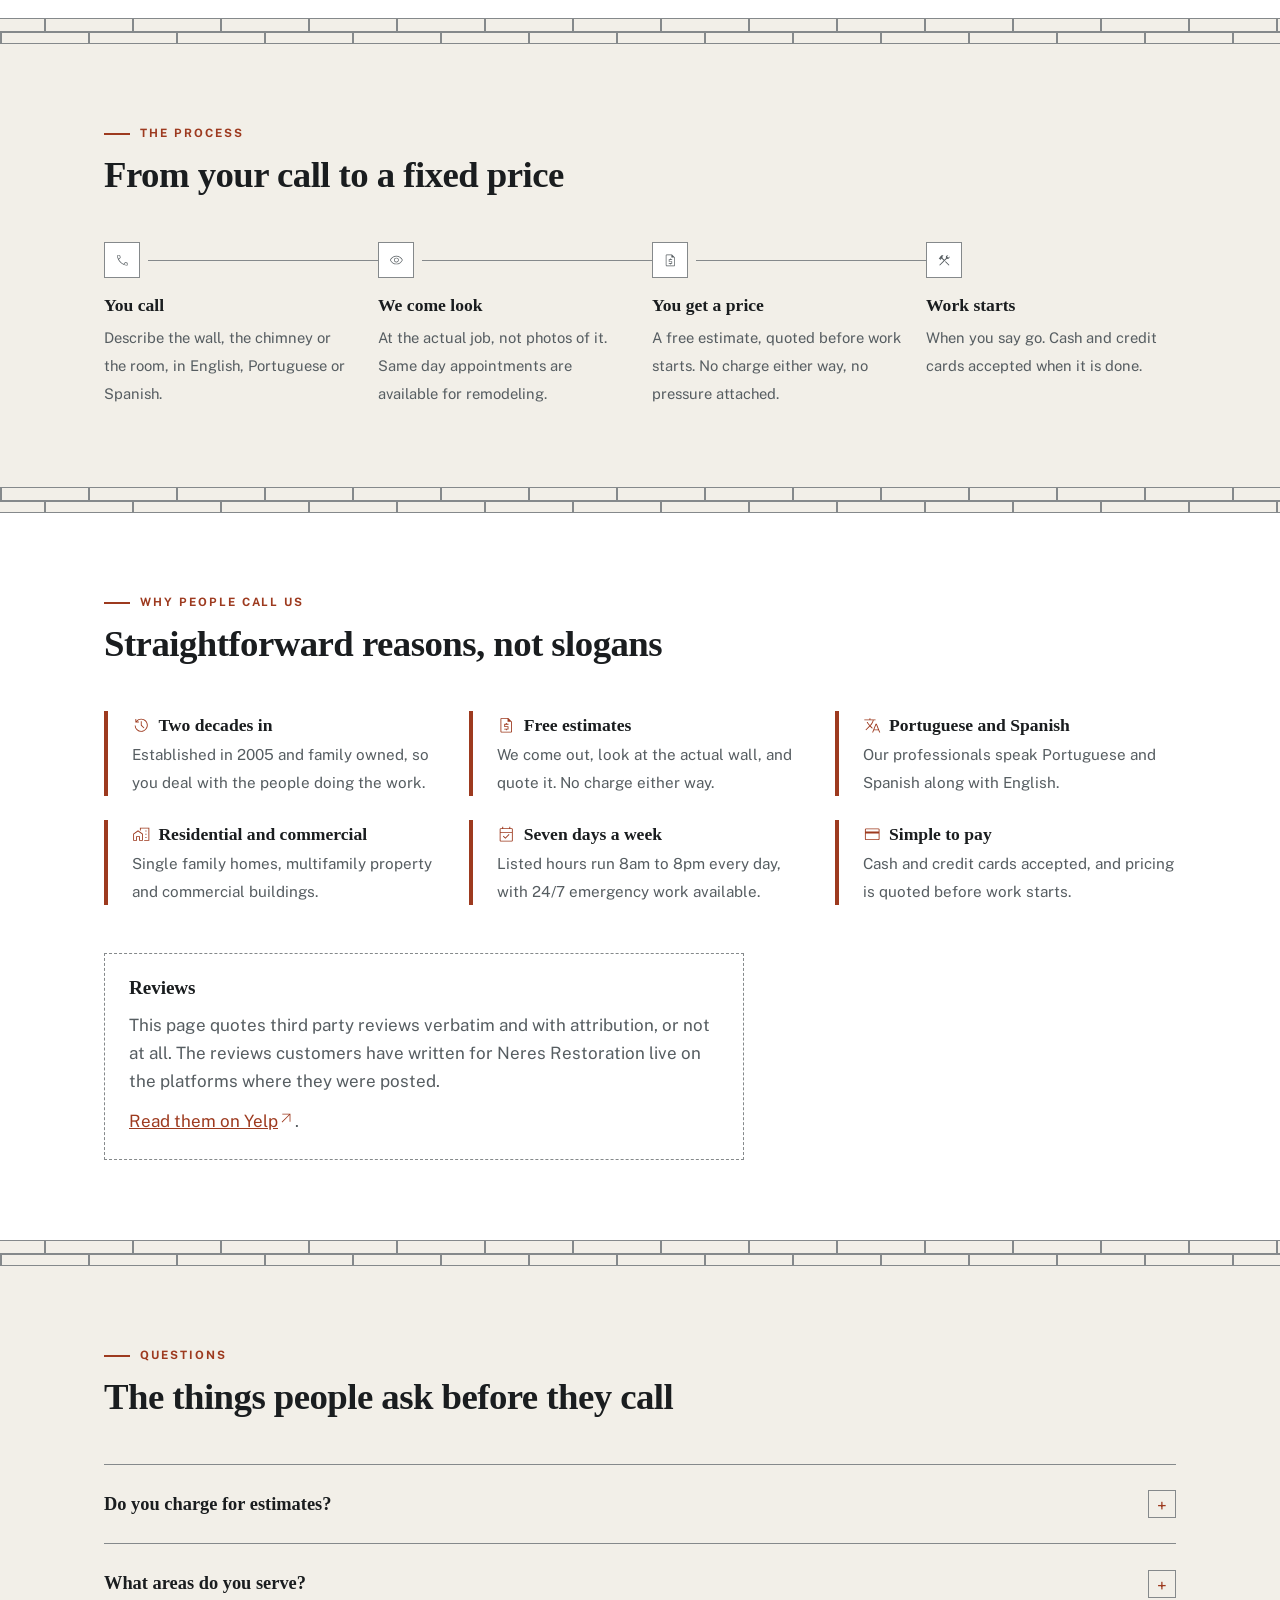
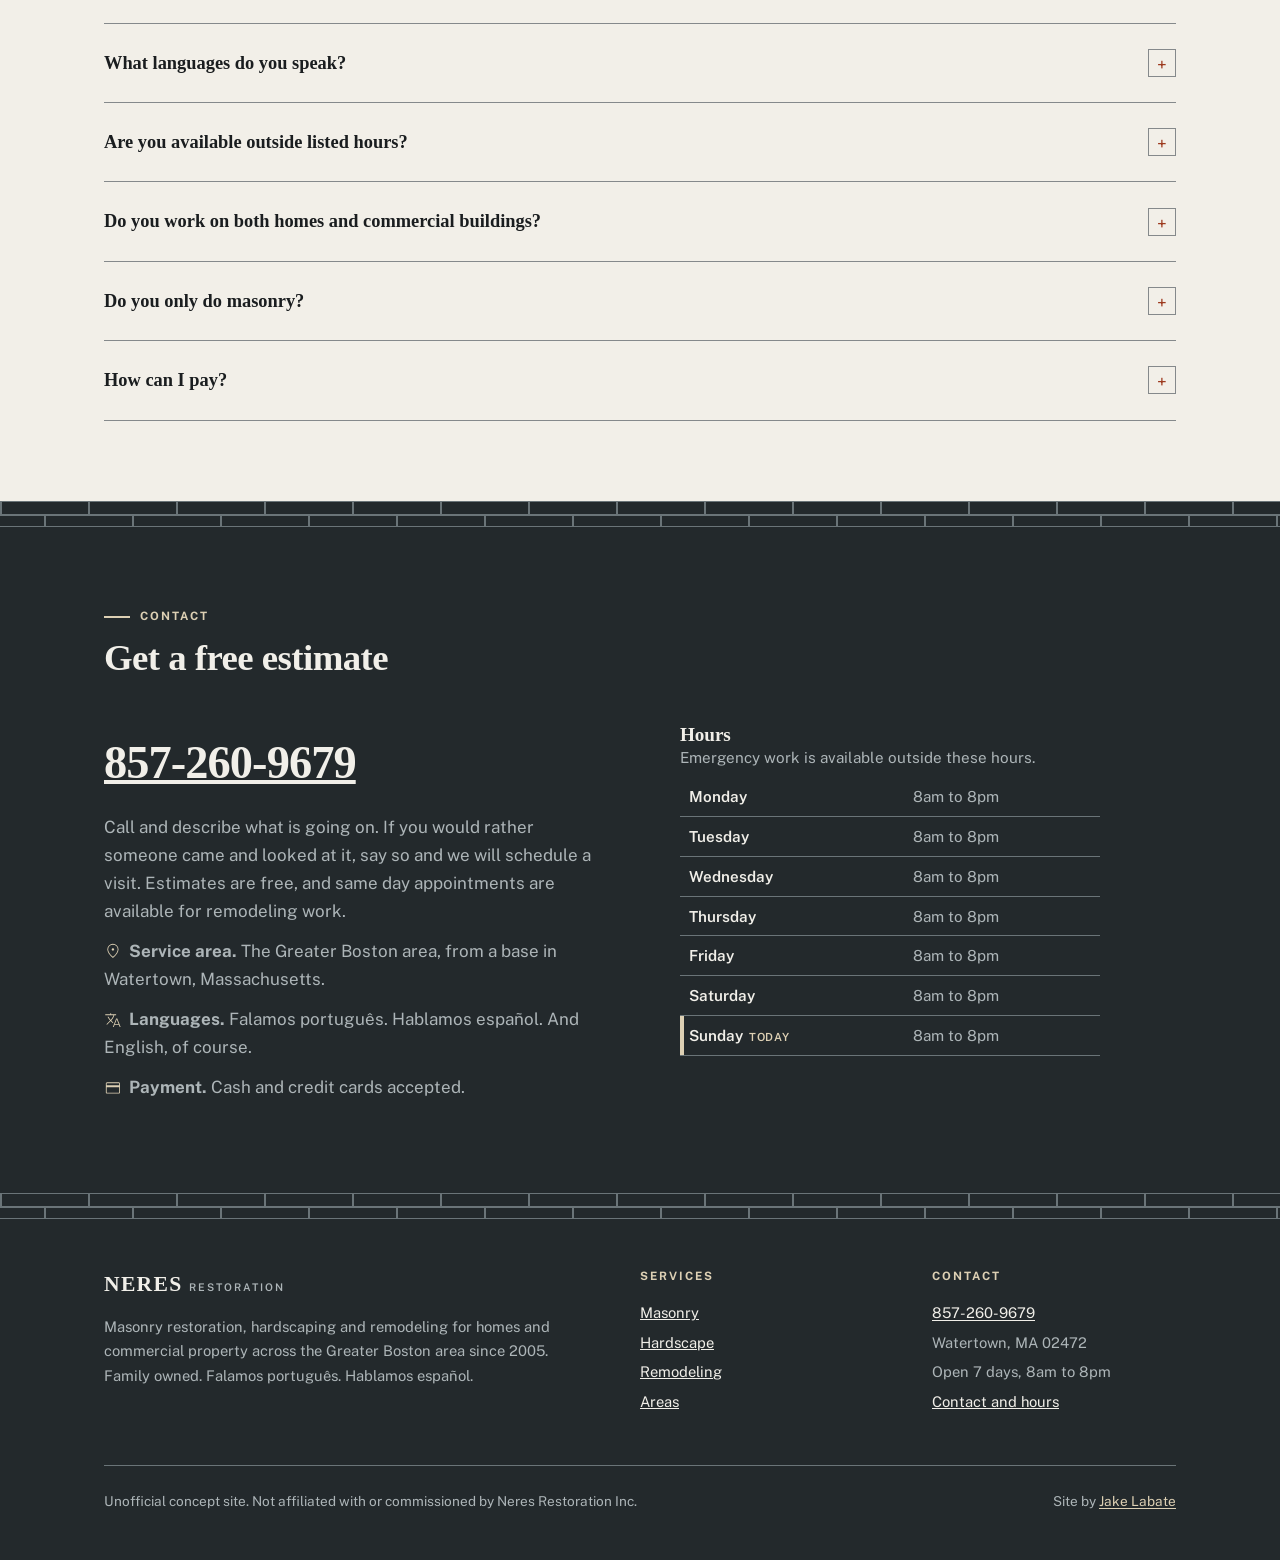
==== commit 148f83d7: "Publish index.html" ====
--- a/index.html
+++ b/index.html
@@ -166,6 +166,8 @@
 .panel--pavers{background-image:
     repeating-linear-gradient(to bottom,var(--line) 0 2px,transparent 2px 96px),
     repeating-linear-gradient(to right,var(--line) 0 2px,transparent 2px 34px)}
+.panel--survey{background-image:
+    repeating-linear-gradient(45deg,var(--line) 0 2px,transparent 2px 30px)}
 .panel--tile{background-image:
     repeating-linear-gradient(to bottom,var(--line) 0 2px,transparent 2px 72px),
     repeating-linear-gradient(to right,var(--line) 0 2px,transparent 2px 72px)}
@@ -644,7 +646,7 @@
     </a>
     <button class="burger" data-menu-toggle aria-expanded="false" aria-controls="menu"
             aria-label="Menu"><span></span><span></span><span></span></button>
-    <nav id="menu" data-menu aria-label="Primary"><ul><li><a href="masonry.html">Masonry</a></li><li><a href="hardscaping.html">Hardscape</a></li><li><a href="remodeling.html">Remodeling</a></li><li><a class="btn" href="tel:+18572609679">857-260-9679</a></li></ul></nav>
+    <nav id="menu" data-menu aria-label="Primary"><ul><li><a href="masonry.html">Masonry</a></li><li><a href="hardscaping.html">Hardscape</a></li><li><a href="remodeling.html">Remodeling</a></li><li><a href="areas.html">Areas</a></li><li><a class="btn" href="tel:+18572609679">857-260-9679</a></li></ul></nav>
   </div>
 </header>
 <div class="progress" data-progress role="progressbar" aria-label="Page scroll progress"
@@ -908,7 +910,7 @@
       </div>
       <div>
         <h4>Services</h4>
-        <ul><li><a href="masonry.html">Masonry</a></li><li><a href="hardscaping.html">Hardscape</a></li><li><a href="remodeling.html">Remodeling</a></li></ul>
+        <ul><li><a href="masonry.html">Masonry</a></li><li><a href="hardscaping.html">Hardscape</a></li><li><a href="remodeling.html">Remodeling</a></li><li><a href="areas.html">Areas</a></li></ul>
       </div>
       <div>
         <h4>Contact</h4>
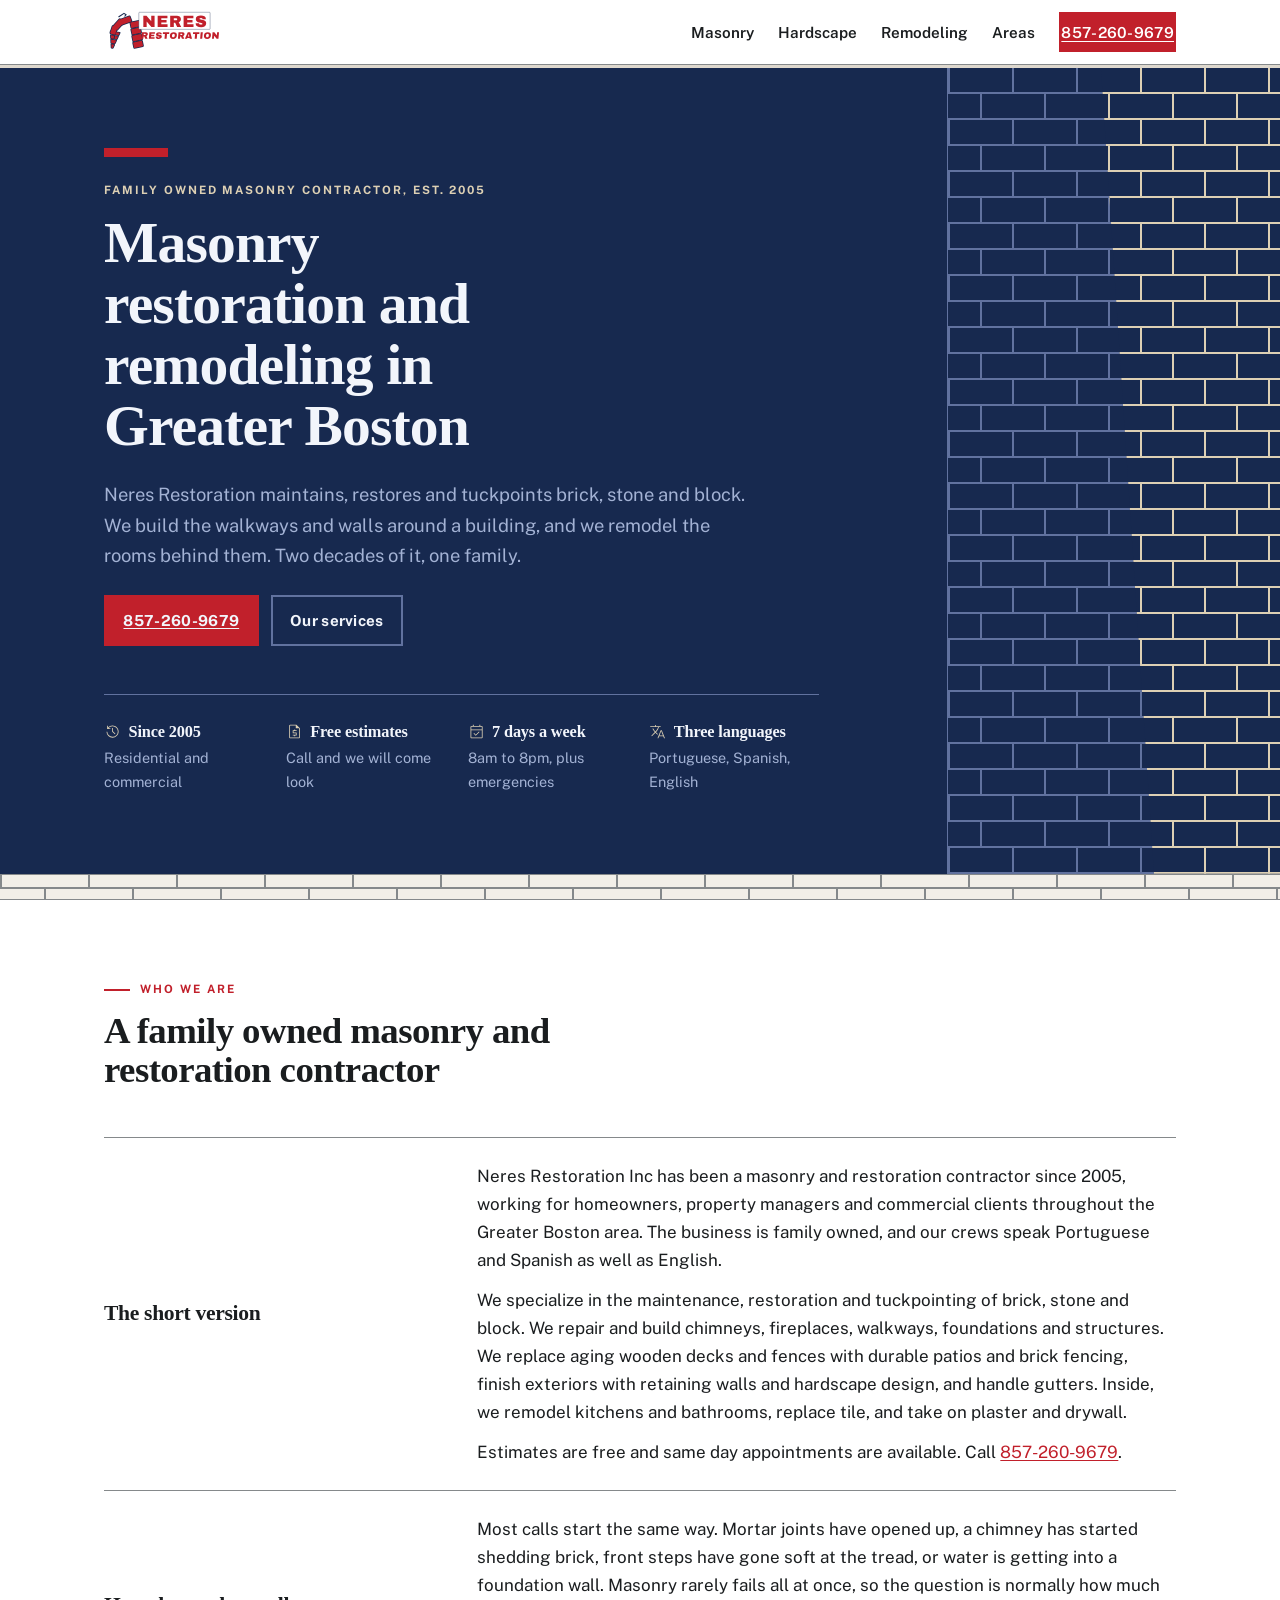
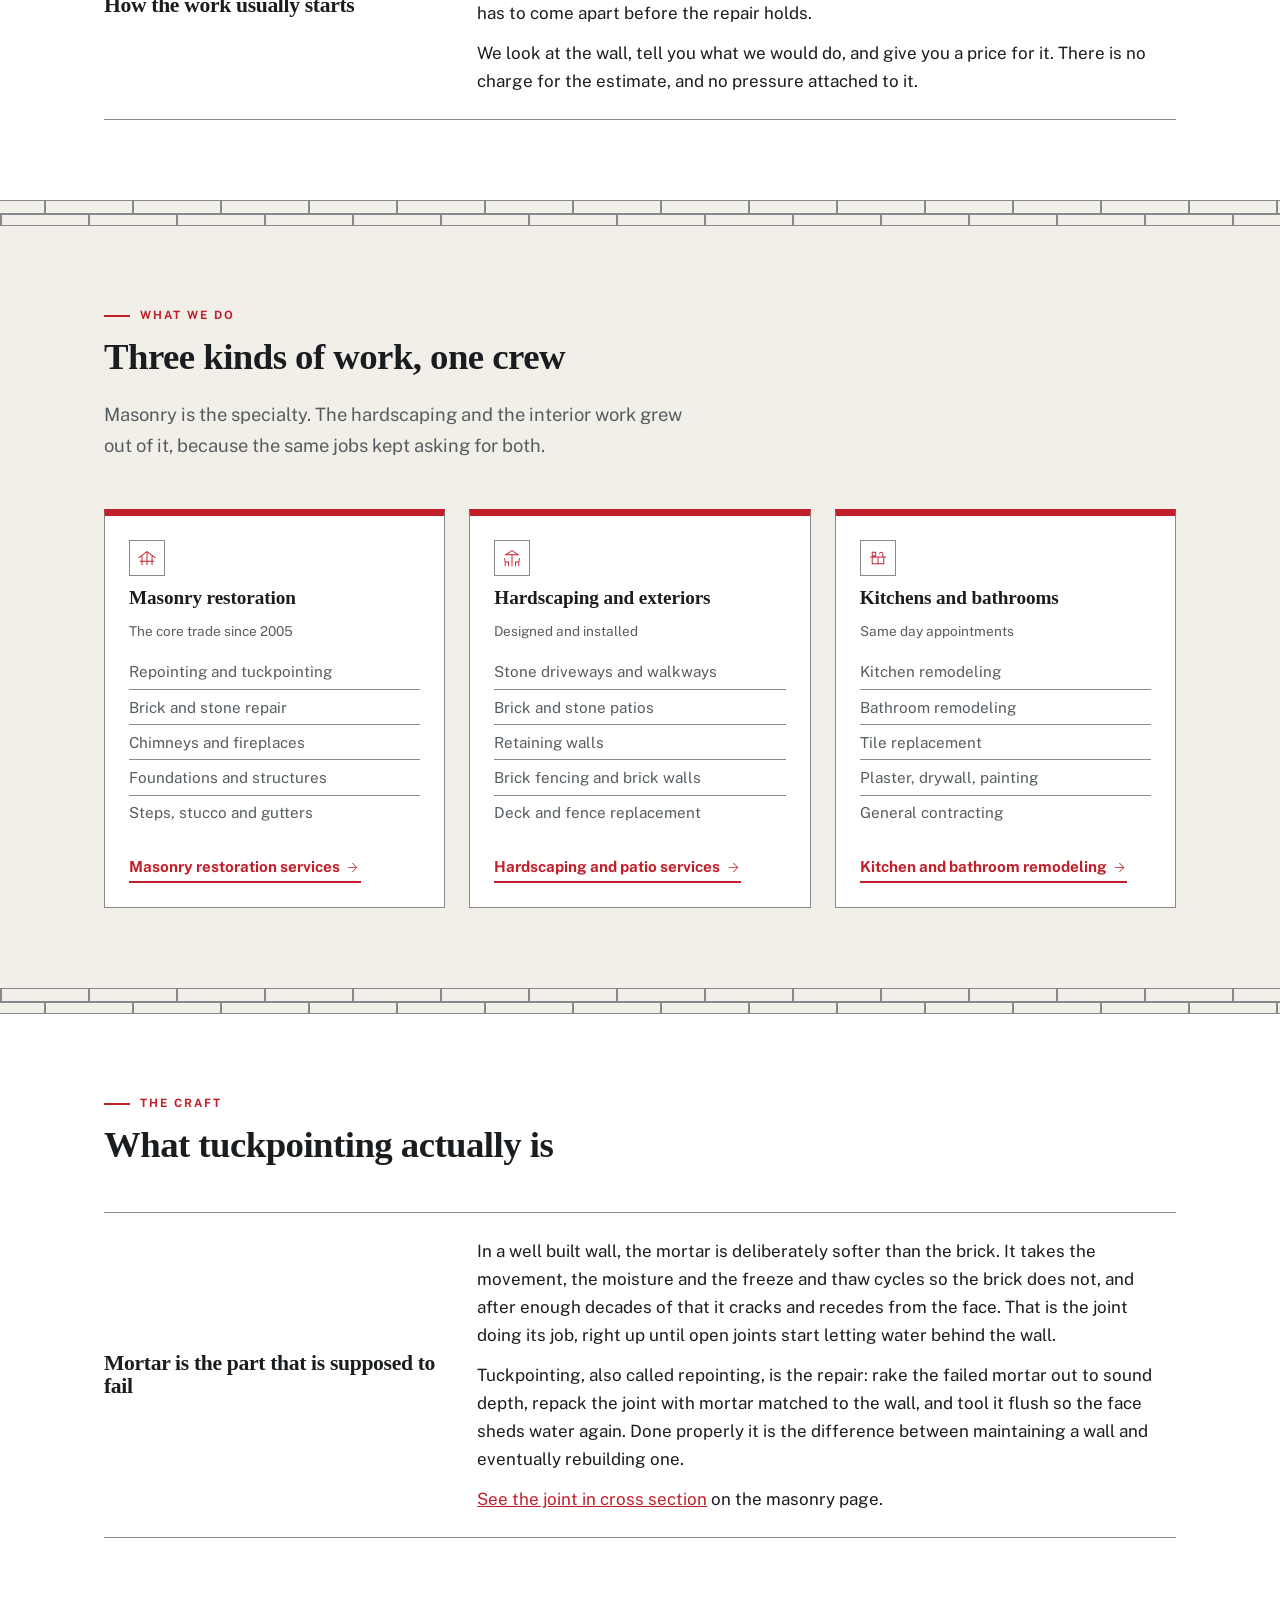
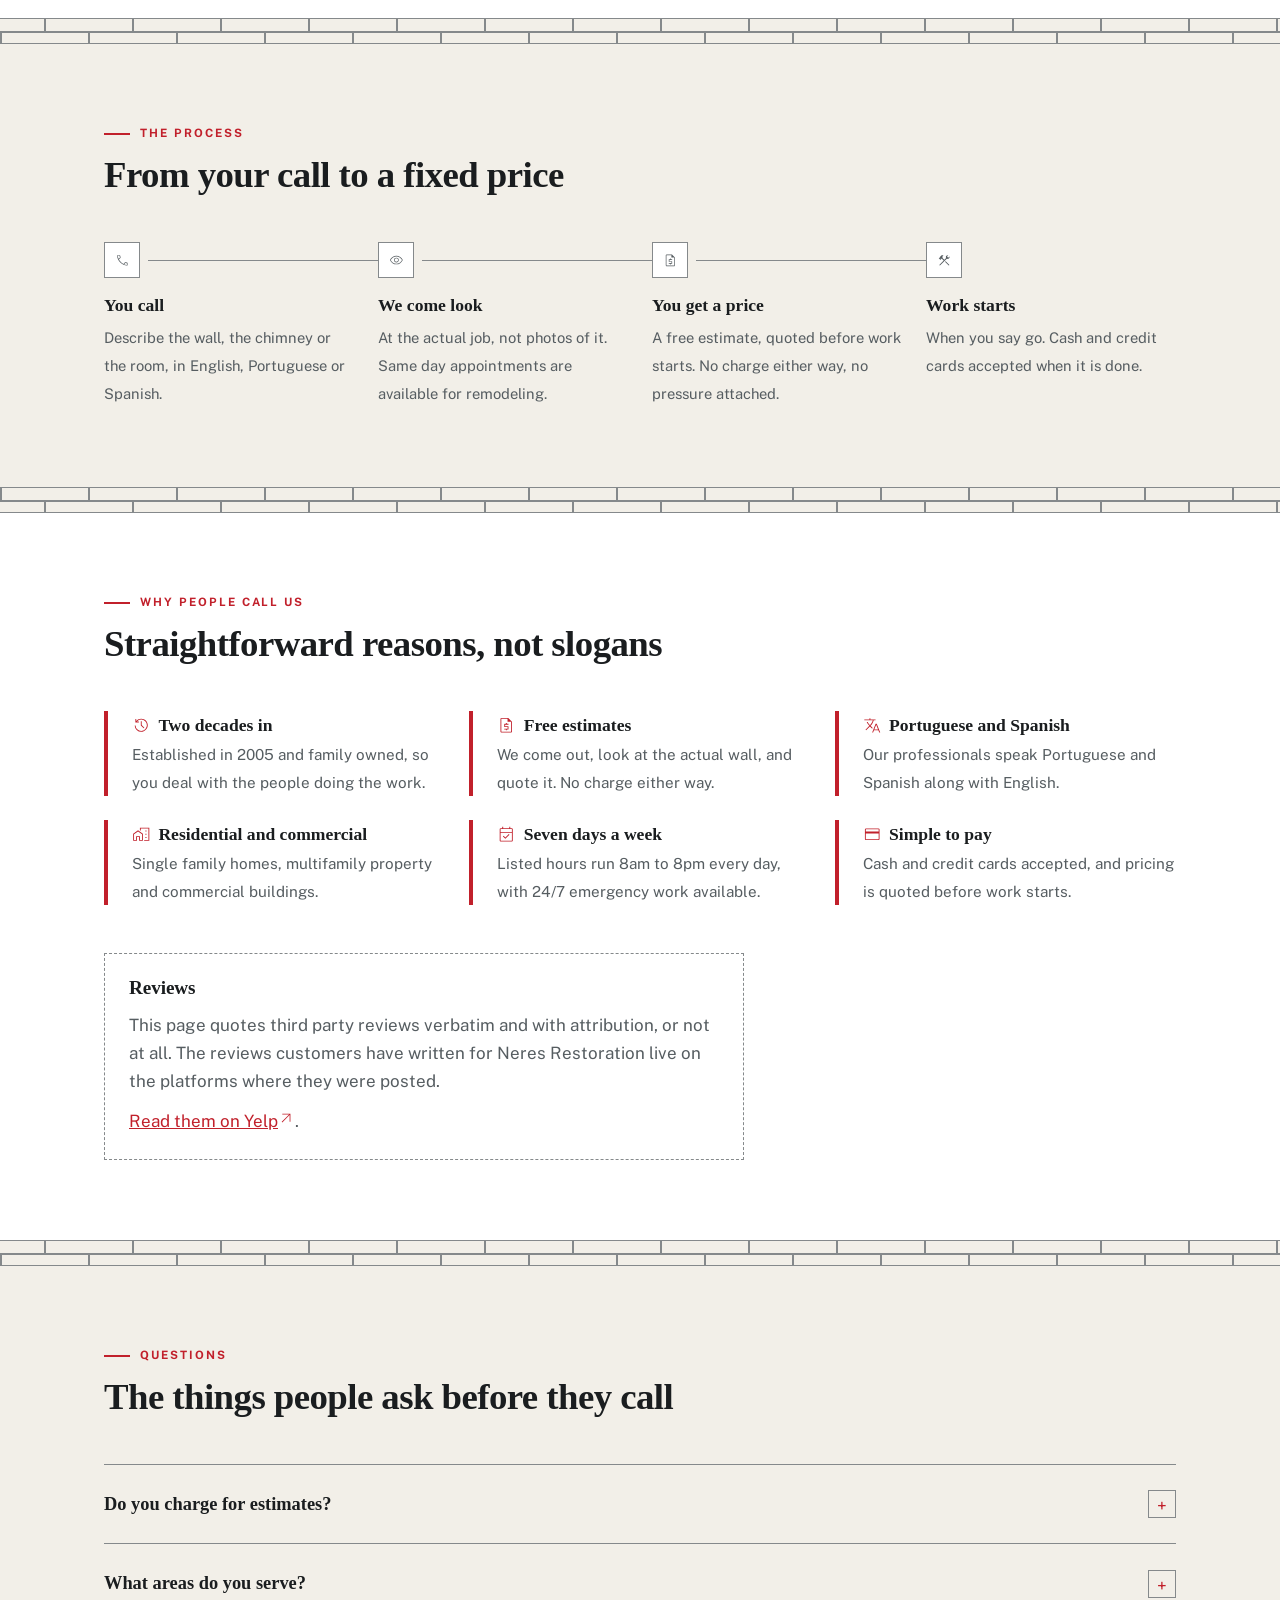
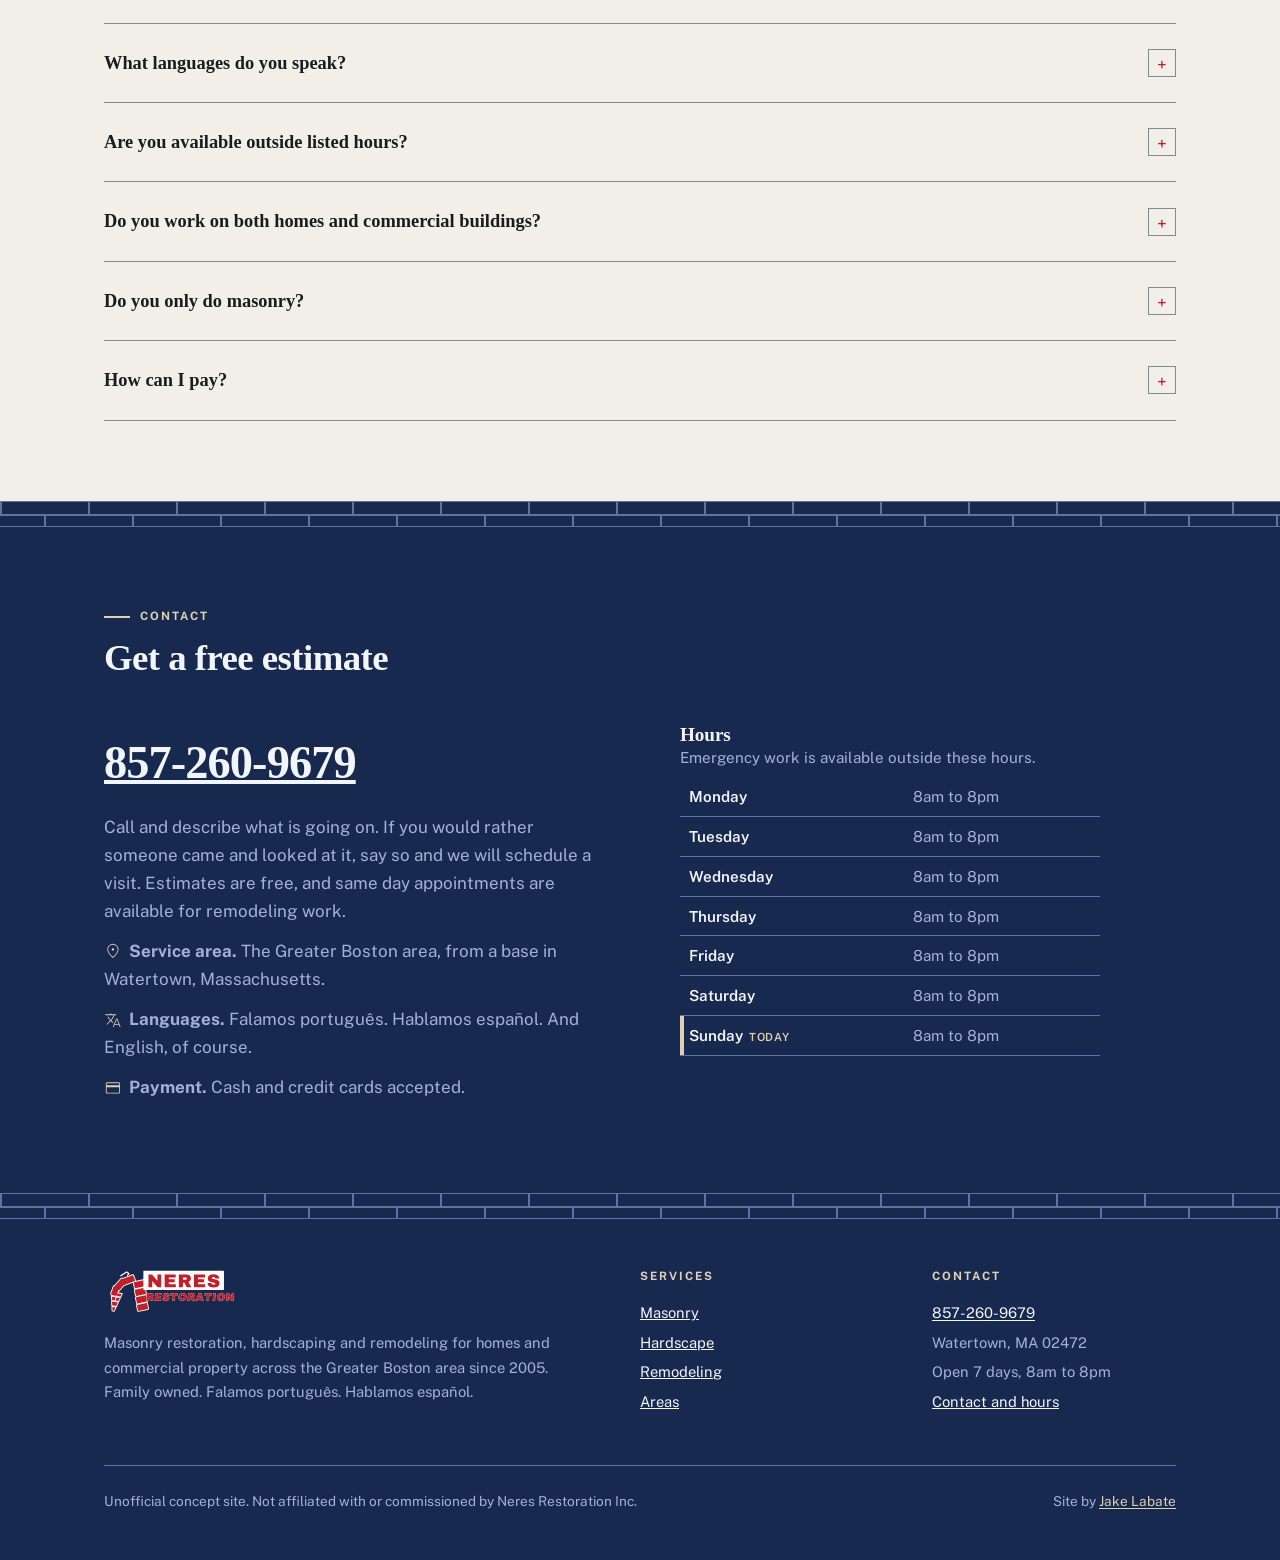
==== commit cb95bf93: "Publish index.html" ====
--- a/index.html
+++ b/index.html
@@ -29,7 +29,7 @@
 <script>try{if(!matchMedia('(prefers-reduced-motion: reduce)').matches)document.documentElement.classList.add('js-anim')}catch(e){}</script>
 <style>
 *,*::before,*::after{box-sizing:border-box}
-:root{--paper:#ffffff;--mortar:#f2efe8;--ink:#1a1d1f;--muted:#565d61;--line:#85898b;--brand:#9d3a1f;--brand-ink:#ffffff;--slate:#23292c;--slate-ink:#f1efe9;--slate-muted:#adb5b8;--slate-line:#6a7478;--buff:#ddd0b4;--track:#ded8ce;
+:root{--paper:#ffffff;--mortar:#f2efe8;--ink:#1a1d1f;--muted:#565d61;--line:#85898b;--brand:#c1202b;--brand-ink:#ffffff;--slate:#17294f;--slate-ink:#f2f5fb;--slate-muted:#a3b2d4;--slate-line:#61729f;--buff:#ddd0b4;--track:#ded8ce;
 --s1:12px;--s2:24px;--s3:48px;--s4:80px;--nav-h:64px;
 --display:'Zilla Slab','Zilla Slab Fallback',Georgia,serif;
 --body:'Public Sans','Public Sans Fallback',Arial,sans-serif;
@@ -76,7 +76,10 @@
 .site-nav.is-stuck{box-shadow:0 6px 18px rgba(0,0,0,.07)}
 .site-nav .row{display:flex;align-items:center;justify-content:space-between;
                gap:var(--s2);min-height:var(--nav-h)}
-.brand{display:flex;align-items:baseline;gap:.45em;text-decoration:none;color:var(--ink)}
+.brand{display:flex;align-items:center;text-decoration:none;color:var(--ink)}
+.brand svg{height:46px;width:auto;display:block}
+footer .f-lockup{margin-bottom:var(--s1)}
+footer .f-lockup svg{height:52px}
 .brand-mark{font-family:var(--display);font-weight:700;font-size:1.35rem;letter-spacing:.06em}
 .brand-sub{font-family:var(--body);font-weight:600;font-size:.66rem;letter-spacing:.19em;
            text-transform:uppercase;color:var(--muted)}
@@ -95,9 +98,9 @@
 @media (max-width:820px){
   .burger{display:flex}
   .site-nav > .row > nav{display:none}
-  .site-nav > .row > nav.is-open{display:block;position:absolute;left:0;right:0;top:var(--nav-h);
+  .site-nav.is-open > .row > nav{display:block;position:absolute;left:0;right:0;top:var(--nav-h);
     background:var(--paper);border-bottom:1px solid var(--line);padding:var(--s1) var(--s2) var(--s2)}
-  .site-nav > .row > nav.is-open ul{flex-direction:column;align-items:flex-start;gap:var(--s1)}
+  .site-nav.is-open > .row > nav ul{flex-direction:column;align-items:flex-start;gap:var(--s1)}
   .site-nav .row{position:relative}
 }
 
@@ -568,6 +571,17 @@
             },
             "areaServed": "Greater Boston, Massachusetts"
           }
+        },
+        {
+          "@type": "Offer",
+          "itemOffered": {
+            "@type": "Service",
+            "name": "Painting",
+            "provider": {
+              "@id": "https://jakelabate.github.io/neres-restoration/#org"
+            },
+            "areaServed": "Greater Boston, Massachusetts"
+          }
         }
       ]
     },
@@ -641,8 +655,8 @@
 <a class="skip" href="#main">Skip to content</a>
 <header class="site-nav" data-nav>
   <div class="wrap row">
-    <a class="brand" href="index.html">
-      <span class="brand-mark">NERES</span><span class="brand-sub">Restoration</span>
+    <a class="brand" href="index.html" aria-label="Neres Restoration home">
+      <svg xmlns="http://www.w3.org/2000/svg" viewBox="0 0 1150 420" role="img" aria-label="Neres Restoration"><g transform="translate(-8,28) scale(1.1) rotate(-8 175 175)"><g fill="var(--slate)" stroke="var(--slate)" stroke-width="13" stroke-linejoin="round"><rect x="238" y="92" width="76" height="46" rx="3" transform="rotate(-4 276.0 115.0)"/><rect x="238" y="148" width="76" height="46" rx="3" transform="rotate(-4 276.0 171.0)"/><rect x="238" y="204" width="76" height="46" rx="3" transform="rotate(-4 276.0 227.0)"/><rect x="238" y="260" width="76" height="46" rx="3" transform="rotate(-4 276.0 283.0)"/><rect x="158" y="50" width="88" height="46" rx="3" transform="rotate(-12 202.0 73.0)"/><rect x="96" y="74" width="82" height="46" rx="3" transform="rotate(-40 137.0 97.0)"/><rect x="62" y="118" width="62" height="42" rx="3" transform="rotate(-64 93.0 139.0)"/><polygon points="53.9,279.9 56.3,252.0 79.5,259.3 64.2,283.1"/><polygon points="57.2,240.5 59.6,212.6 101.0,225.7 85.8,249.5"/><polygon points="60.6,201.1 62.7,176.5 89.5,185.0 82.1,207.9"/><polygon points="87.7,209.7 96.4,187.2 120.8,194.9 107.3,215.9"/><polygon points="63.7,165.1 65.5,143.7 99.2,154.4 92.9,174.3"/><polygon points="100.5,176.7 108.0,157.2 138.8,166.9 127.2,185.1"/></g><g fill="var(--brand)"><rect x="238" y="92" width="76" height="46" rx="3" transform="rotate(-4 276.0 115.0)"/><rect x="238" y="148" width="76" height="46" rx="3" transform="rotate(-4 276.0 171.0)"/><rect x="238" y="204" width="76" height="46" rx="3" transform="rotate(-4 276.0 227.0)"/><rect x="238" y="260" width="76" height="46" rx="3" transform="rotate(-4 276.0 283.0)"/><rect x="158" y="50" width="88" height="46" rx="3" transform="rotate(-12 202.0 73.0)"/><rect x="96" y="74" width="82" height="46" rx="3" transform="rotate(-40 137.0 97.0)"/><rect x="62" y="118" width="62" height="42" rx="3" transform="rotate(-64 93.0 139.0)"/><polygon points="53.9,279.9 56.3,252.0 79.5,259.3 64.2,283.1"/><polygon points="57.2,240.5 59.6,212.6 101.0,225.7 85.8,249.5"/><polygon points="60.6,201.1 62.7,176.5 89.5,185.0 82.1,207.9"/><polygon points="87.7,209.7 96.4,187.2 120.8,194.9 107.3,215.9"/><polygon points="63.7,165.1 65.5,143.7 99.2,154.4 92.9,174.3"/><polygon points="100.5,176.7 108.0,157.2 138.8,166.9 127.2,185.1"/></g><path d="M150 34 L196 12 L212 26 L200 36" fill="none" stroke="var(--slate)" stroke-width="9" stroke-linecap="round" stroke-linejoin="round"/></g><rect x="318" y="30" width="651" height="156" rx="6" fill="var(--paper)" stroke="var(--slate)" stroke-width="3"/><g transform="translate(348,164.0)"><g fill="var(--brand)"><path transform="translate(0.0,0) scale(0.15000,-0.15000)" d="M566 0 277 334V0H74V688H267L556 349V688H759V0Z"/><path transform="translate(130.9,0) scale(0.15000,-0.15000)" d="M74 688H669V523H295V428H615V270H295V165H676V0H74Z"/><path transform="translate(245.2,0) scale(0.15000,-0.15000)" d="M594 288 747 0H499L377 251H295V0H74V688H495Q569 688 621.5 659.5Q674 631 700.5 582.5Q727 534 727 477Q727 414 693.0 363.0Q659 312 594 288ZM440 531H295V404H440Q466 404 484.0 422.5Q502 441 502 468Q502 495 484.0 513.0Q466 531 440 531Z"/><path transform="translate(367.9,0) scale(0.15000,-0.15000)" d="M74 688H669V523H295V428H615V270H295V165H676V0H74Z"/><path transform="translate(482.2,0) scale(0.15000,-0.15000)" d="M667 488V476H460V480Q460 510 438.0 530.0Q416 550 371 550Q327 550 303.5 537.0Q280 524 280 505Q280 478 312.0 465.0Q344 452 415 438Q498 421 551.5 402.5Q605 384 645.0 342.0Q685 300 686 228Q686 106 603.5 47.0Q521 -12 383 -12Q222 -12 132.5 42.0Q43 96 43 233H252Q252 181 279.0 163.5Q306 146 363 146Q405 146 432.5 155.0Q460 164 460 192Q460 217 429.5 229.5Q399 242 330 256Q246 274 191.0 293.5Q136 313 95.0 358.0Q54 403 54 480Q54 593 141.5 646.5Q229 700 363 700Q495 700 580.0 646.5Q665 593 667 488Z"/></g></g><g transform="translate(334,272.0)"><g transform=" skewX(-5)"><g fill="var(--brand)"><path transform="translate(0.0,0) scale(0.08600,-0.08600)" d="M594 288 747 0H499L377 251H295V0H74V688H495Q569 688 621.5 659.5Q674 631 700.5 582.5Q727 534 727 477Q727 414 693.0 363.0Q659 312 594 288ZM440 531H295V404H440Q466 404 484.0 422.5Q502 441 502 468Q502 495 484.0 513.0Q466 531 440 531Z"/><path transform="translate(68.9,0) scale(0.08600,-0.08600)" d="M74 688H669V523H295V428H615V270H295V165H676V0H74Z"/><path transform="translate(133.0,0) scale(0.08600,-0.08600)" d="M667 488V476H460V480Q460 510 438.0 530.0Q416 550 371 550Q327 550 303.5 537.0Q280 524 280 505Q280 478 312.0 465.0Q344 452 415 438Q498 421 551.5 402.5Q605 384 645.0 342.0Q685 300 686 228Q686 106 603.5 47.0Q521 -12 383 -12Q222 -12 132.5 42.0Q43 96 43 233H252Q252 181 279.0 163.5Q306 146 363 146Q405 146 432.5 155.0Q460 164 460 192Q460 217 429.5 229.5Q399 242 330 256Q246 274 191.0 293.5Q136 313 95.0 358.0Q54 403 54 480Q54 593 141.5 646.5Q229 700 363 700Q495 700 580.0 646.5Q665 593 667 488Z"/><path transform="translate(197.1,0) scale(0.08600,-0.08600)" d="M470 512V0H249V512H23V688H695V512Z"/><path transform="translate(261.2,0) scale(0.08600,-0.08600)" d="M788 344Q788 170 691.0 79.0Q594 -12 416 -12Q238 -12 141.5 78.5Q45 169 45 344Q45 519 141.5 609.5Q238 700 416 700Q594 700 691.0 609.0Q788 518 788 344ZM271 376V312Q271 239 308.0 196.0Q345 153 416 153Q487 153 524.5 196.0Q562 239 562 312V376Q562 449 524.5 492.0Q487 535 416 535Q345 535 308.0 492.0Q271 449 271 376Z"/><path transform="translate(334.8,0) scale(0.08600,-0.08600)" d="M594 288 747 0H499L377 251H295V0H74V688H495Q569 688 621.5 659.5Q674 631 700.5 582.5Q727 534 727 477Q727 414 693.0 363.0Q659 312 594 288ZM440 531H295V404H440Q466 404 484.0 422.5Q502 441 502 468Q502 495 484.0 513.0Q466 531 440 531Z"/><path transform="translate(403.7,0) scale(0.08600,-0.08600)" d="M535 0 506 97H265L236 0H10L261 688H518L769 0ZM311 251H460L388 496H384Z"/><path transform="translate(472.6,0) scale(0.08600,-0.08600)" d="M470 512V0H249V512H23V688H695V512Z"/><path transform="translate(536.7,0) scale(0.08600,-0.08600)" d="M84 0V688H305V0Z"/><path transform="translate(572.2,0) scale(0.08600,-0.08600)" d="M788 344Q788 170 691.0 79.0Q594 -12 416 -12Q238 -12 141.5 78.5Q45 169 45 344Q45 519 141.5 609.5Q238 700 416 700Q594 700 691.0 609.0Q788 518 788 344ZM271 376V312Q271 239 308.0 196.0Q345 153 416 153Q487 153 524.5 196.0Q562 239 562 312V376Q562 449 524.5 492.0Q487 535 416 535Q345 535 308.0 492.0Q271 449 271 376Z"/><path transform="translate(645.8,0) scale(0.08600,-0.08600)" d="M566 0 277 334V0H74V688H267L556 349V688H759V0Z"/></g></g></g></svg>
     </a>
     <button class="burger" data-menu-toggle aria-expanded="false" aria-controls="menu"
             aria-label="Menu"><span></span><span></span><span></span></button>
@@ -756,7 +770,7 @@
           <li>Kitchen remodeling</li>
           <li>Bathroom remodeling</li>
           <li>Tile replacement</li>
-          <li>Plaster and drywall</li>
+          <li>Plaster, drywall, painting</li>
           <li>General contracting</li>
         </ul>
         <a class="go" href="remodeling.html">Kitchen and bathroom remodeling<svg class="mi" viewBox="0 -960 960 960" aria-hidden="true" focusable="false"><path d="M693.69-457.31H180v-45.38h513.69L448.39-748 480-780l300 300-300 300-31.61-32 245.3-245.31Z"/></svg></a>
@@ -854,7 +868,7 @@
       <p class="eyebrow">Questions</p>
       <h2>The things people ask before they call</h2>
     </div>
-    <div class="faq rv"><details><summary>Do you charge for estimates?</summary><div class="a"><p>No. Estimates are free. Call, describe the job, and we will come out and quote it.</p></div></details><details><summary>What areas do you serve?</summary><div class="a"><p>The Greater Boston area, from a base in Watertown, Massachusetts.</p></div></details><details><summary>What languages do you speak?</summary><div class="a"><p>Our professionals speak Portuguese and Spanish along with English. <span lang="pt">Falamos portugu&ecirc;s.</span> <span lang="es">Hablamos espa&ntilde;ol.</span></p></div></details><details><summary>Are you available outside listed hours?</summary><div class="a"><p>Listed hours run 8am to 8pm, seven days a week, and 24/7 service is available across the Greater Boston area.</p></div></details><details><summary>Do you work on both homes and commercial buildings?</summary><div class="a"><p>Yes. We work on residential and commercial property, from single family homes to commercial buildings.</p></div></details><details><summary>Do you only do masonry?</summary><div class="a"><p>Masonry is the specialty, and the same crew handles hardscaping, gutters, kitchen and bathroom remodeling, tile, and plaster and drywall.</p></div></details><details><summary>How can I pay?</summary><div class="a"><p>Cash and credit cards are accepted.</p></div></details></div>
+    <div class="faq rv"><details><summary>Do you charge for estimates?</summary><div class="a"><p>No. Estimates are free. Call, describe the job, and we will come out and quote it.</p></div></details><details><summary>What areas do you serve?</summary><div class="a"><p>The Greater Boston area, from a base in Watertown, Massachusetts.</p></div></details><details><summary>What languages do you speak?</summary><div class="a"><p>Our professionals speak Portuguese and Spanish along with English. <span lang="pt">Falamos portugu&ecirc;s.</span> <span lang="es">Hablamos espa&ntilde;ol.</span></p></div></details><details><summary>Are you available outside listed hours?</summary><div class="a"><p>Listed hours run 8am to 8pm, seven days a week, and 24/7 service is available across the Greater Boston area.</p></div></details><details><summary>Do you work on both homes and commercial buildings?</summary><div class="a"><p>Yes. We work on residential and commercial property, from single family homes to commercial buildings.</p></div></details><details><summary>Do you only do masonry?</summary><div class="a"><p>Masonry is the specialty, and the same crew handles hardscaping, gutters, kitchen and bathroom remodeling, tile, plaster and drywall, and painting.</p></div></details><details><summary>How can I pay?</summary><div class="a"><p>Cash and credit cards are accepted.</p></div></details></div>
   </div>
 </section>
 <div class="course course--dark" data-bleed></div>
@@ -901,8 +915,7 @@
   <div class="wrap">
     <div class="cols">
       <div>
-        <p class="brand"><span class="brand-mark">NERES</span>
-           <span class="brand-sub">Restoration</span></p>
+        <div class="brand f-lockup"><svg xmlns="http://www.w3.org/2000/svg" viewBox="0 0 1150 420" role="img" aria-label="Neres Restoration"><g transform="translate(-8,28) scale(1.1) rotate(-8 175 175)"><g fill="var(--paper)" stroke="var(--paper)" stroke-width="13" stroke-linejoin="round"><rect x="238" y="92" width="76" height="46" rx="3" transform="rotate(-4 276.0 115.0)"/><rect x="238" y="148" width="76" height="46" rx="3" transform="rotate(-4 276.0 171.0)"/><rect x="238" y="204" width="76" height="46" rx="3" transform="rotate(-4 276.0 227.0)"/><rect x="238" y="260" width="76" height="46" rx="3" transform="rotate(-4 276.0 283.0)"/><rect x="158" y="50" width="88" height="46" rx="3" transform="rotate(-12 202.0 73.0)"/><rect x="96" y="74" width="82" height="46" rx="3" transform="rotate(-40 137.0 97.0)"/><rect x="62" y="118" width="62" height="42" rx="3" transform="rotate(-64 93.0 139.0)"/><polygon points="53.9,279.9 56.3,252.0 79.5,259.3 64.2,283.1"/><polygon points="57.2,240.5 59.6,212.6 101.0,225.7 85.8,249.5"/><polygon points="60.6,201.1 62.7,176.5 89.5,185.0 82.1,207.9"/><polygon points="87.7,209.7 96.4,187.2 120.8,194.9 107.3,215.9"/><polygon points="63.7,165.1 65.5,143.7 99.2,154.4 92.9,174.3"/><polygon points="100.5,176.7 108.0,157.2 138.8,166.9 127.2,185.1"/></g><g fill="var(--brand)"><rect x="238" y="92" width="76" height="46" rx="3" transform="rotate(-4 276.0 115.0)"/><rect x="238" y="148" width="76" height="46" rx="3" transform="rotate(-4 276.0 171.0)"/><rect x="238" y="204" width="76" height="46" rx="3" transform="rotate(-4 276.0 227.0)"/><rect x="238" y="260" width="76" height="46" rx="3" transform="rotate(-4 276.0 283.0)"/><rect x="158" y="50" width="88" height="46" rx="3" transform="rotate(-12 202.0 73.0)"/><rect x="96" y="74" width="82" height="46" rx="3" transform="rotate(-40 137.0 97.0)"/><rect x="62" y="118" width="62" height="42" rx="3" transform="rotate(-64 93.0 139.0)"/><polygon points="53.9,279.9 56.3,252.0 79.5,259.3 64.2,283.1"/><polygon points="57.2,240.5 59.6,212.6 101.0,225.7 85.8,249.5"/><polygon points="60.6,201.1 62.7,176.5 89.5,185.0 82.1,207.9"/><polygon points="87.7,209.7 96.4,187.2 120.8,194.9 107.3,215.9"/><polygon points="63.7,165.1 65.5,143.7 99.2,154.4 92.9,174.3"/><polygon points="100.5,176.7 108.0,157.2 138.8,166.9 127.2,185.1"/></g><path d="M150 34 L196 12 L212 26 L200 36" fill="none" stroke="var(--paper)" stroke-width="9" stroke-linecap="round" stroke-linejoin="round"/></g><rect x="318" y="30" width="651" height="156" rx="6" fill="var(--paper)"/><g transform="translate(348,164.0)"><g fill="var(--brand)"><path transform="translate(0.0,0) scale(0.15000,-0.15000)" d="M566 0 277 334V0H74V688H267L556 349V688H759V0Z"/><path transform="translate(130.9,0) scale(0.15000,-0.15000)" d="M74 688H669V523H295V428H615V270H295V165H676V0H74Z"/><path transform="translate(245.2,0) scale(0.15000,-0.15000)" d="M594 288 747 0H499L377 251H295V0H74V688H495Q569 688 621.5 659.5Q674 631 700.5 582.5Q727 534 727 477Q727 414 693.0 363.0Q659 312 594 288ZM440 531H295V404H440Q466 404 484.0 422.5Q502 441 502 468Q502 495 484.0 513.0Q466 531 440 531Z"/><path transform="translate(367.9,0) scale(0.15000,-0.15000)" d="M74 688H669V523H295V428H615V270H295V165H676V0H74Z"/><path transform="translate(482.2,0) scale(0.15000,-0.15000)" d="M667 488V476H460V480Q460 510 438.0 530.0Q416 550 371 550Q327 550 303.5 537.0Q280 524 280 505Q280 478 312.0 465.0Q344 452 415 438Q498 421 551.5 402.5Q605 384 645.0 342.0Q685 300 686 228Q686 106 603.5 47.0Q521 -12 383 -12Q222 -12 132.5 42.0Q43 96 43 233H252Q252 181 279.0 163.5Q306 146 363 146Q405 146 432.5 155.0Q460 164 460 192Q460 217 429.5 229.5Q399 242 330 256Q246 274 191.0 293.5Q136 313 95.0 358.0Q54 403 54 480Q54 593 141.5 646.5Q229 700 363 700Q495 700 580.0 646.5Q665 593 667 488Z"/></g></g><g transform="translate(334,272.0)"><g transform=" skewX(-5)"><g fill="var(--paper)" stroke="var(--paper)" stroke-width="10" stroke-linejoin="round"><path transform="translate(0.0,0) scale(0.08600,-0.08600)" d="M594 288 747 0H499L377 251H295V0H74V688H495Q569 688 621.5 659.5Q674 631 700.5 582.5Q727 534 727 477Q727 414 693.0 363.0Q659 312 594 288ZM440 531H295V404H440Q466 404 484.0 422.5Q502 441 502 468Q502 495 484.0 513.0Q466 531 440 531Z"/><path transform="translate(68.9,0) scale(0.08600,-0.08600)" d="M74 688H669V523H295V428H615V270H295V165H676V0H74Z"/><path transform="translate(133.0,0) scale(0.08600,-0.08600)" d="M667 488V476H460V480Q460 510 438.0 530.0Q416 550 371 550Q327 550 303.5 537.0Q280 524 280 505Q280 478 312.0 465.0Q344 452 415 438Q498 421 551.5 402.5Q605 384 645.0 342.0Q685 300 686 228Q686 106 603.5 47.0Q521 -12 383 -12Q222 -12 132.5 42.0Q43 96 43 233H252Q252 181 279.0 163.5Q306 146 363 146Q405 146 432.5 155.0Q460 164 460 192Q460 217 429.5 229.5Q399 242 330 256Q246 274 191.0 293.5Q136 313 95.0 358.0Q54 403 54 480Q54 593 141.5 646.5Q229 700 363 700Q495 700 580.0 646.5Q665 593 667 488Z"/><path transform="translate(197.1,0) scale(0.08600,-0.08600)" d="M470 512V0H249V512H23V688H695V512Z"/><path transform="translate(261.2,0) scale(0.08600,-0.08600)" d="M788 344Q788 170 691.0 79.0Q594 -12 416 -12Q238 -12 141.5 78.5Q45 169 45 344Q45 519 141.5 609.5Q238 700 416 700Q594 700 691.0 609.0Q788 518 788 344ZM271 376V312Q271 239 308.0 196.0Q345 153 416 153Q487 153 524.5 196.0Q562 239 562 312V376Q562 449 524.5 492.0Q487 535 416 535Q345 535 308.0 492.0Q271 449 271 376Z"/><path transform="translate(334.8,0) scale(0.08600,-0.08600)" d="M594 288 747 0H499L377 251H295V0H74V688H495Q569 688 621.5 659.5Q674 631 700.5 582.5Q727 534 727 477Q727 414 693.0 363.0Q659 312 594 288ZM440 531H295V404H440Q466 404 484.0 422.5Q502 441 502 468Q502 495 484.0 513.0Q466 531 440 531Z"/><path transform="translate(403.7,0) scale(0.08600,-0.08600)" d="M535 0 506 97H265L236 0H10L261 688H518L769 0ZM311 251H460L388 496H384Z"/><path transform="translate(472.6,0) scale(0.08600,-0.08600)" d="M470 512V0H249V512H23V688H695V512Z"/><path transform="translate(536.7,0) scale(0.08600,-0.08600)" d="M84 0V688H305V0Z"/><path transform="translate(572.2,0) scale(0.08600,-0.08600)" d="M788 344Q788 170 691.0 79.0Q594 -12 416 -12Q238 -12 141.5 78.5Q45 169 45 344Q45 519 141.5 609.5Q238 700 416 700Q594 700 691.0 609.0Q788 518 788 344ZM271 376V312Q271 239 308.0 196.0Q345 153 416 153Q487 153 524.5 196.0Q562 239 562 312V376Q562 449 524.5 492.0Q487 535 416 535Q345 535 308.0 492.0Q271 449 271 376Z"/><path transform="translate(645.8,0) scale(0.08600,-0.08600)" d="M566 0 277 334V0H74V688H267L556 349V688H759V0Z"/></g><g fill="var(--brand)"><path transform="translate(0.0,0) scale(0.08600,-0.08600)" d="M594 288 747 0H499L377 251H295V0H74V688H495Q569 688 621.5 659.5Q674 631 700.5 582.5Q727 534 727 477Q727 414 693.0 363.0Q659 312 594 288ZM440 531H295V404H440Q466 404 484.0 422.5Q502 441 502 468Q502 495 484.0 513.0Q466 531 440 531Z"/><path transform="translate(68.9,0) scale(0.08600,-0.08600)" d="M74 688H669V523H295V428H615V270H295V165H676V0H74Z"/><path transform="translate(133.0,0) scale(0.08600,-0.08600)" d="M667 488V476H460V480Q460 510 438.0 530.0Q416 550 371 550Q327 550 303.5 537.0Q280 524 280 505Q280 478 312.0 465.0Q344 452 415 438Q498 421 551.5 402.5Q605 384 645.0 342.0Q685 300 686 228Q686 106 603.5 47.0Q521 -12 383 -12Q222 -12 132.5 42.0Q43 96 43 233H252Q252 181 279.0 163.5Q306 146 363 146Q405 146 432.5 155.0Q460 164 460 192Q460 217 429.5 229.5Q399 242 330 256Q246 274 191.0 293.5Q136 313 95.0 358.0Q54 403 54 480Q54 593 141.5 646.5Q229 700 363 700Q495 700 580.0 646.5Q665 593 667 488Z"/><path transform="translate(197.1,0) scale(0.08600,-0.08600)" d="M470 512V0H249V512H23V688H695V512Z"/><path transform="translate(261.2,0) scale(0.08600,-0.08600)" d="M788 344Q788 170 691.0 79.0Q594 -12 416 -12Q238 -12 141.5 78.5Q45 169 45 344Q45 519 141.5 609.5Q238 700 416 700Q594 700 691.0 609.0Q788 518 788 344ZM271 376V312Q271 239 308.0 196.0Q345 153 416 153Q487 153 524.5 196.0Q562 239 562 312V376Q562 449 524.5 492.0Q487 535 416 535Q345 535 308.0 492.0Q271 449 271 376Z"/><path transform="translate(334.8,0) scale(0.08600,-0.08600)" d="M594 288 747 0H499L377 251H295V0H74V688H495Q569 688 621.5 659.5Q674 631 700.5 582.5Q727 534 727 477Q727 414 693.0 363.0Q659 312 594 288ZM440 531H295V404H440Q466 404 484.0 422.5Q502 441 502 468Q502 495 484.0 513.0Q466 531 440 531Z"/><path transform="translate(403.7,0) scale(0.08600,-0.08600)" d="M535 0 506 97H265L236 0H10L261 688H518L769 0ZM311 251H460L388 496H384Z"/><path transform="translate(472.6,0) scale(0.08600,-0.08600)" d="M470 512V0H249V512H23V688H695V512Z"/><path transform="translate(536.7,0) scale(0.08600,-0.08600)" d="M84 0V688H305V0Z"/><path transform="translate(572.2,0) scale(0.08600,-0.08600)" d="M788 344Q788 170 691.0 79.0Q594 -12 416 -12Q238 -12 141.5 78.5Q45 169 45 344Q45 519 141.5 609.5Q238 700 416 700Q594 700 691.0 609.0Q788 518 788 344ZM271 376V312Q271 239 308.0 196.0Q345 153 416 153Q487 153 524.5 196.0Q562 239 562 312V376Q562 449 524.5 492.0Q487 535 416 535Q345 535 308.0 492.0Q271 449 271 376Z"/><path transform="translate(645.8,0) scale(0.08600,-0.08600)" d="M566 0 277 334V0H74V688H267L556 349V688H759V0Z"/></g></g></g></svg></div>
         <p>Masonry restoration, hardscaping and remodeling for homes and commercial
            property across the Greater Boston area since 2005. Family owned.
            <span lang="pt">Falamos portugu&ecirc;s.</span>
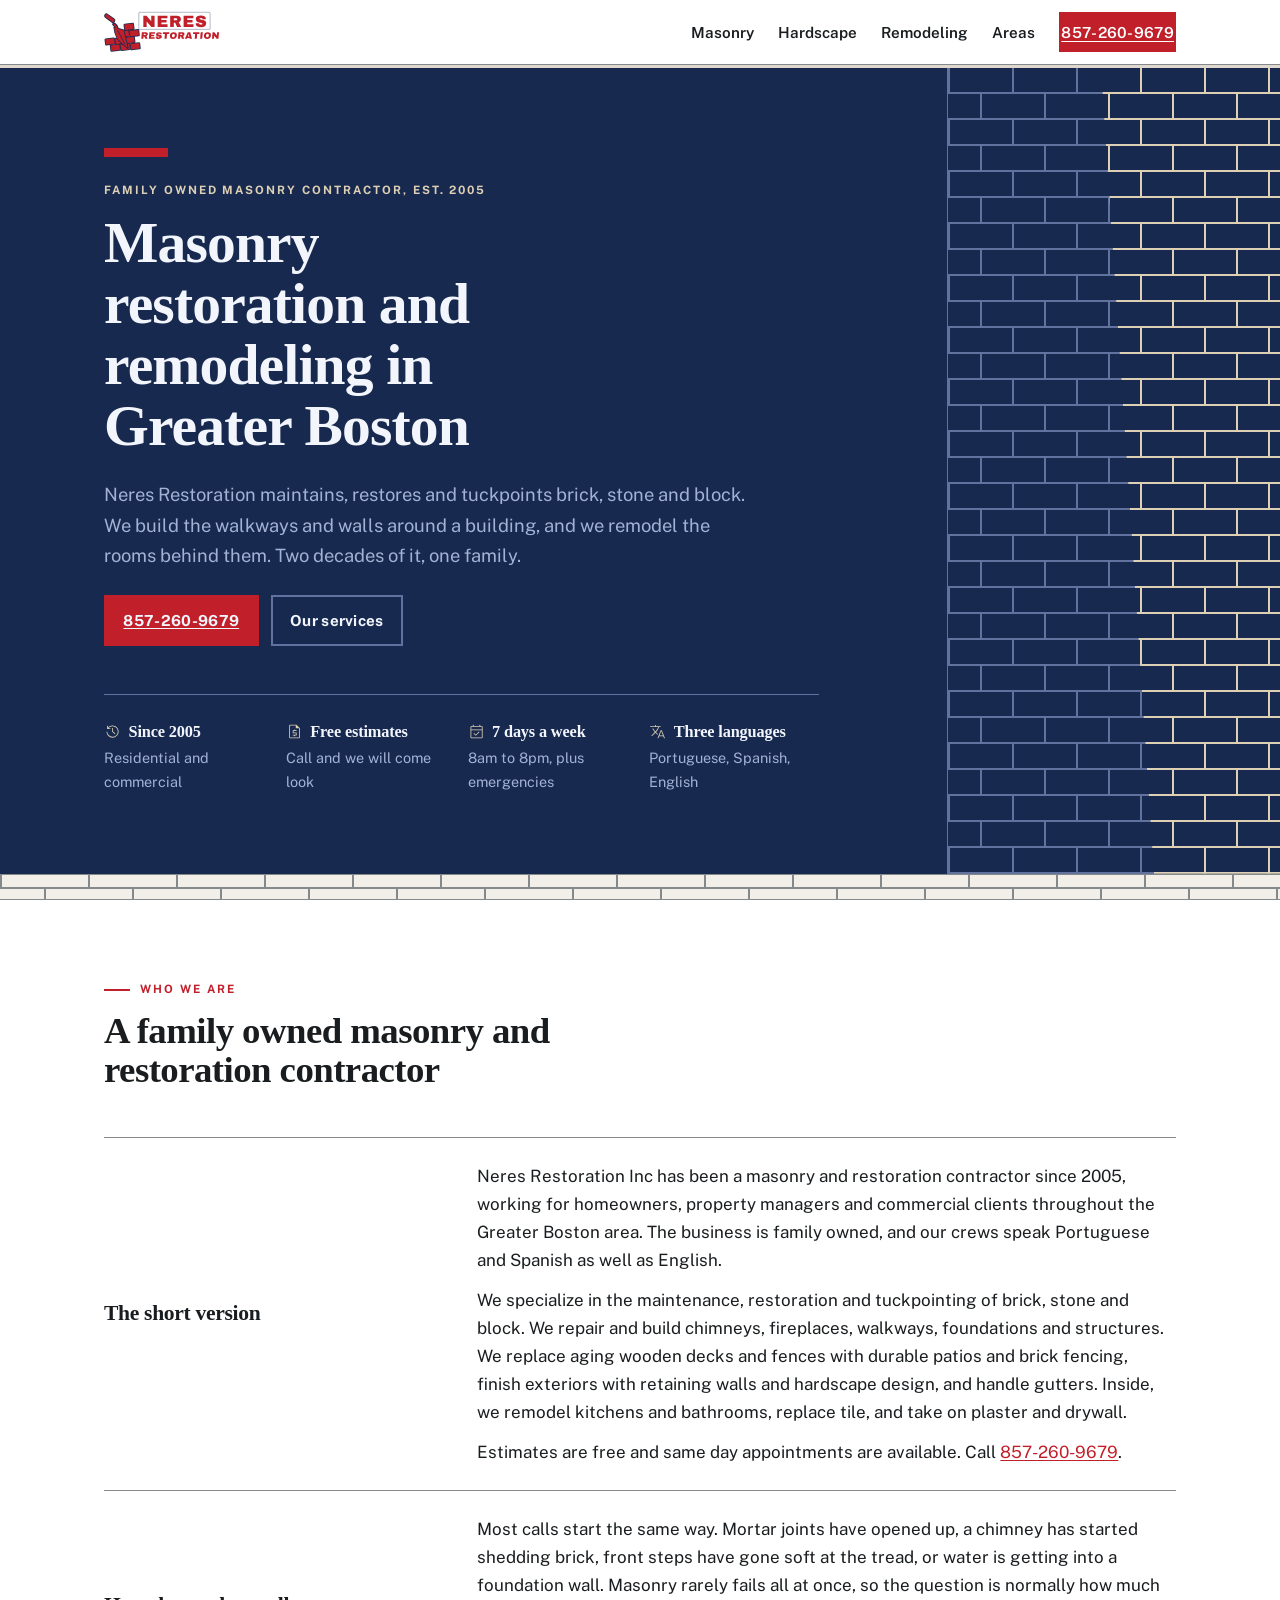
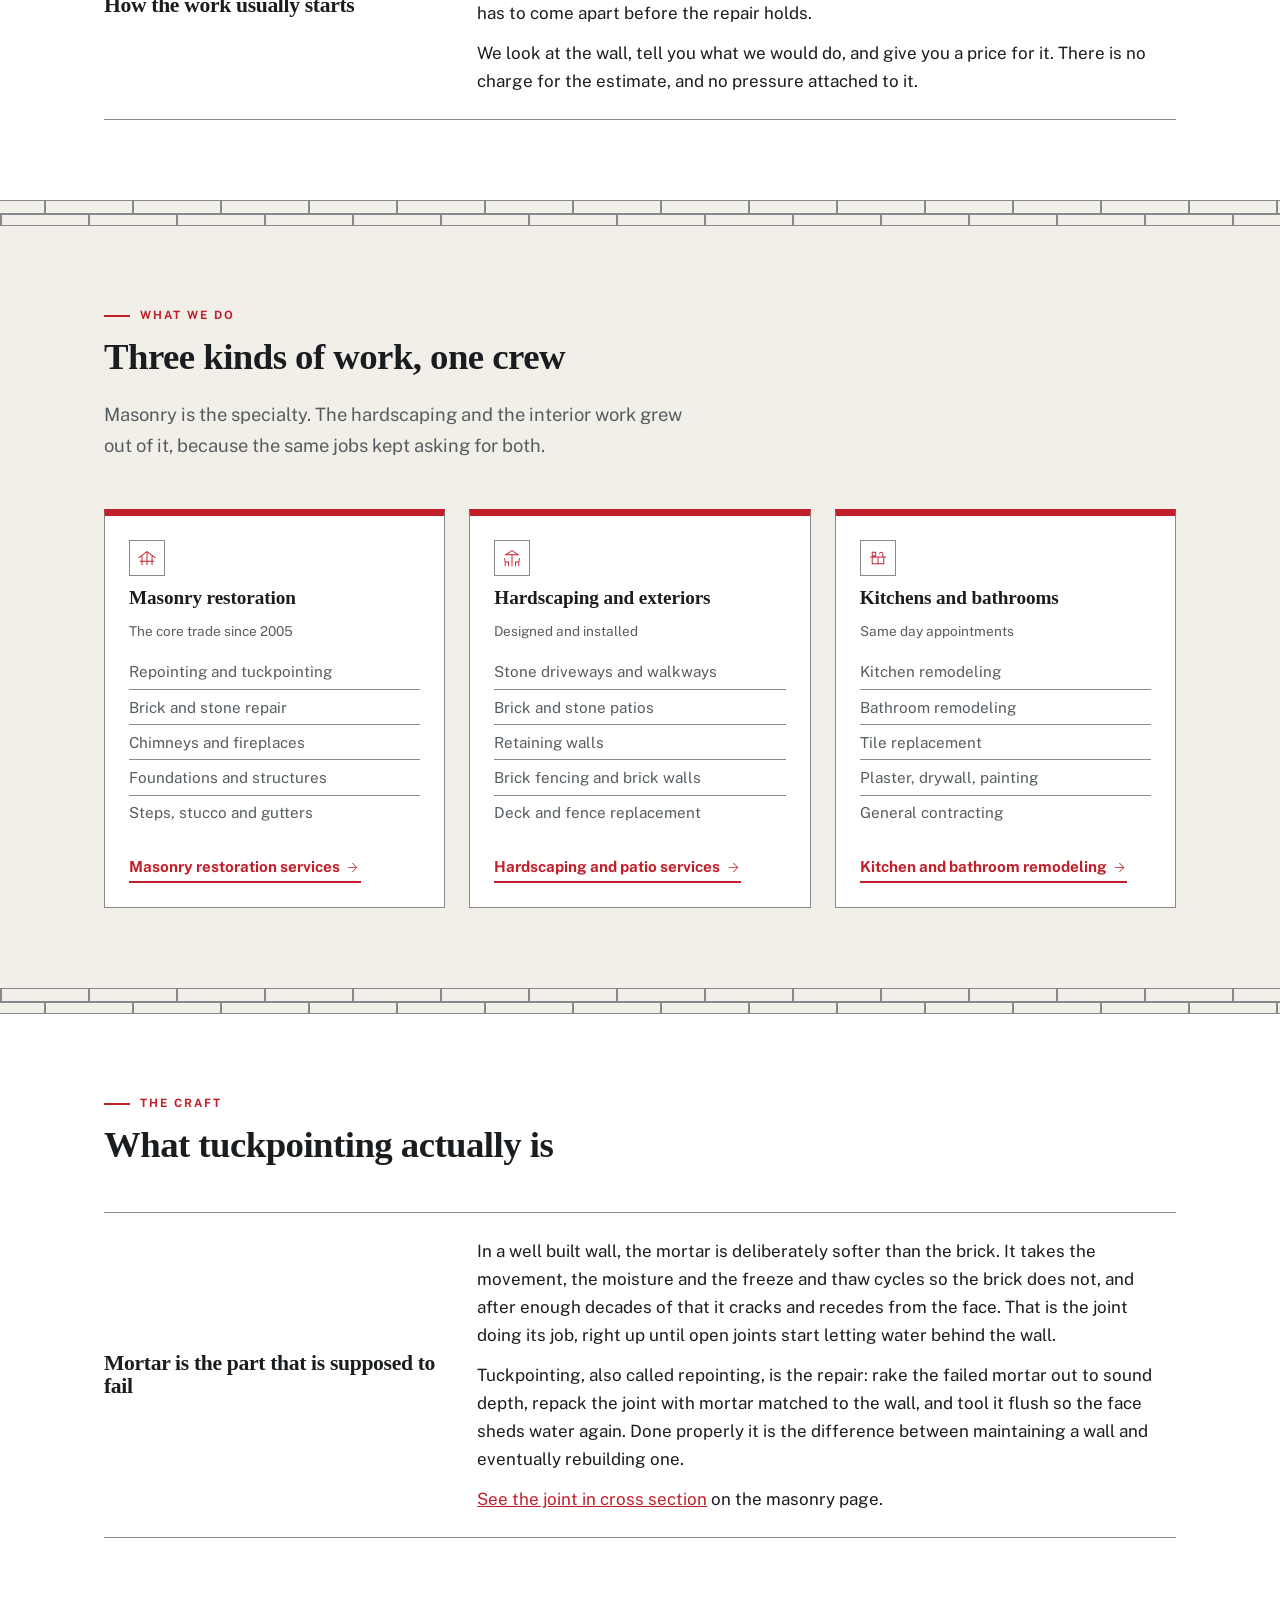
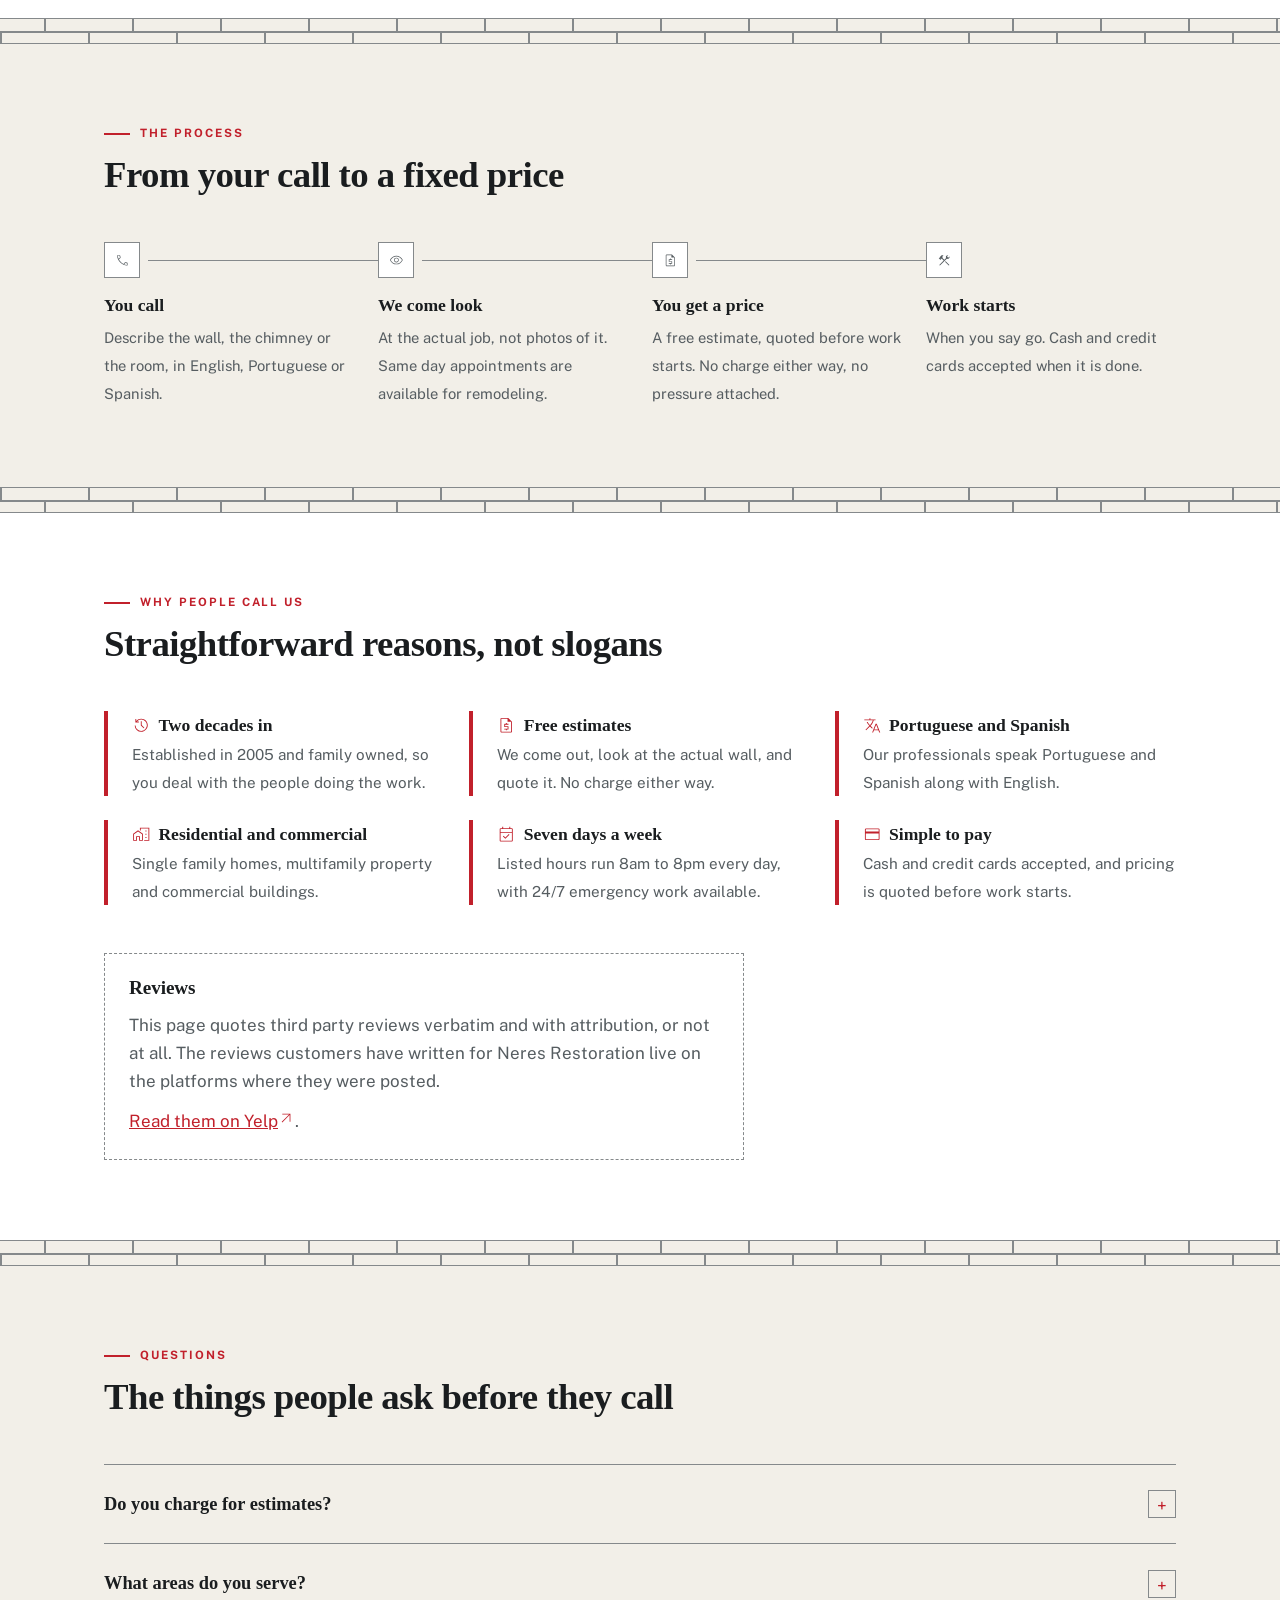
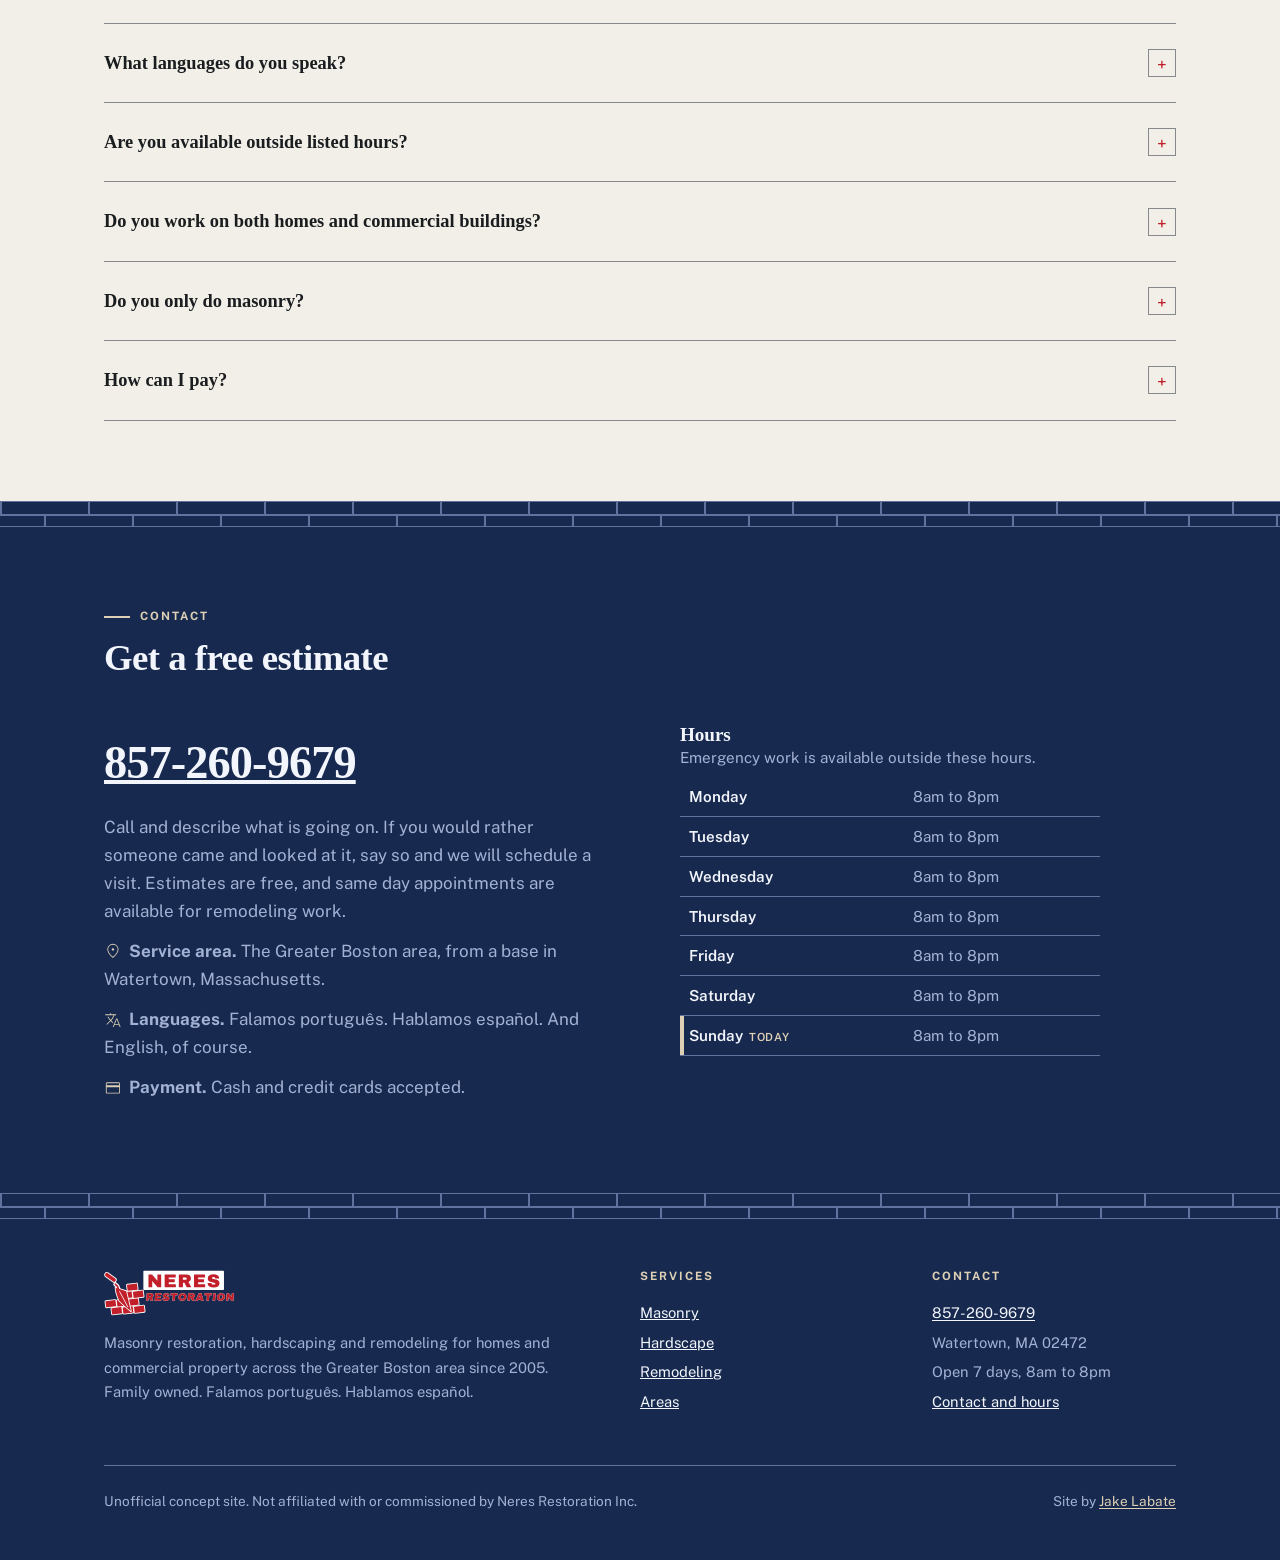
==== commit f1e98993: "Publish index.html" ====
--- a/index.html
+++ b/index.html
@@ -656,7 +656,7 @@
 <header class="site-nav" data-nav>
   <div class="wrap row">
     <a class="brand" href="index.html" aria-label="Neres Restoration home">
-      <svg xmlns="http://www.w3.org/2000/svg" viewBox="0 0 1150 420" role="img" aria-label="Neres Restoration"><g transform="translate(-8,28) scale(1.1) rotate(-8 175 175)"><g fill="var(--slate)" stroke="var(--slate)" stroke-width="13" stroke-linejoin="round"><rect x="238" y="92" width="76" height="46" rx="3" transform="rotate(-4 276.0 115.0)"/><rect x="238" y="148" width="76" height="46" rx="3" transform="rotate(-4 276.0 171.0)"/><rect x="238" y="204" width="76" height="46" rx="3" transform="rotate(-4 276.0 227.0)"/><rect x="238" y="260" width="76" height="46" rx="3" transform="rotate(-4 276.0 283.0)"/><rect x="158" y="50" width="88" height="46" rx="3" transform="rotate(-12 202.0 73.0)"/><rect x="96" y="74" width="82" height="46" rx="3" transform="rotate(-40 137.0 97.0)"/><rect x="62" y="118" width="62" height="42" rx="3" transform="rotate(-64 93.0 139.0)"/><polygon points="53.9,279.9 56.3,252.0 79.5,259.3 64.2,283.1"/><polygon points="57.2,240.5 59.6,212.6 101.0,225.7 85.8,249.5"/><polygon points="60.6,201.1 62.7,176.5 89.5,185.0 82.1,207.9"/><polygon points="87.7,209.7 96.4,187.2 120.8,194.9 107.3,215.9"/><polygon points="63.7,165.1 65.5,143.7 99.2,154.4 92.9,174.3"/><polygon points="100.5,176.7 108.0,157.2 138.8,166.9 127.2,185.1"/></g><g fill="var(--brand)"><rect x="238" y="92" width="76" height="46" rx="3" transform="rotate(-4 276.0 115.0)"/><rect x="238" y="148" width="76" height="46" rx="3" transform="rotate(-4 276.0 171.0)"/><rect x="238" y="204" width="76" height="46" rx="3" transform="rotate(-4 276.0 227.0)"/><rect x="238" y="260" width="76" height="46" rx="3" transform="rotate(-4 276.0 283.0)"/><rect x="158" y="50" width="88" height="46" rx="3" transform="rotate(-12 202.0 73.0)"/><rect x="96" y="74" width="82" height="46" rx="3" transform="rotate(-40 137.0 97.0)"/><rect x="62" y="118" width="62" height="42" rx="3" transform="rotate(-64 93.0 139.0)"/><polygon points="53.9,279.9 56.3,252.0 79.5,259.3 64.2,283.1"/><polygon points="57.2,240.5 59.6,212.6 101.0,225.7 85.8,249.5"/><polygon points="60.6,201.1 62.7,176.5 89.5,185.0 82.1,207.9"/><polygon points="87.7,209.7 96.4,187.2 120.8,194.9 107.3,215.9"/><polygon points="63.7,165.1 65.5,143.7 99.2,154.4 92.9,174.3"/><polygon points="100.5,176.7 108.0,157.2 138.8,166.9 127.2,185.1"/></g><path d="M150 34 L196 12 L212 26 L200 36" fill="none" stroke="var(--slate)" stroke-width="9" stroke-linecap="round" stroke-linejoin="round"/></g><rect x="318" y="30" width="651" height="156" rx="6" fill="var(--paper)" stroke="var(--slate)" stroke-width="3"/><g transform="translate(348,164.0)"><g fill="var(--brand)"><path transform="translate(0.0,0) scale(0.15000,-0.15000)" d="M566 0 277 334V0H74V688H267L556 349V688H759V0Z"/><path transform="translate(130.9,0) scale(0.15000,-0.15000)" d="M74 688H669V523H295V428H615V270H295V165H676V0H74Z"/><path transform="translate(245.2,0) scale(0.15000,-0.15000)" d="M594 288 747 0H499L377 251H295V0H74V688H495Q569 688 621.5 659.5Q674 631 700.5 582.5Q727 534 727 477Q727 414 693.0 363.0Q659 312 594 288ZM440 531H295V404H440Q466 404 484.0 422.5Q502 441 502 468Q502 495 484.0 513.0Q466 531 440 531Z"/><path transform="translate(367.9,0) scale(0.15000,-0.15000)" d="M74 688H669V523H295V428H615V270H295V165H676V0H74Z"/><path transform="translate(482.2,0) scale(0.15000,-0.15000)" d="M667 488V476H460V480Q460 510 438.0 530.0Q416 550 371 550Q327 550 303.5 537.0Q280 524 280 505Q280 478 312.0 465.0Q344 452 415 438Q498 421 551.5 402.5Q605 384 645.0 342.0Q685 300 686 228Q686 106 603.5 47.0Q521 -12 383 -12Q222 -12 132.5 42.0Q43 96 43 233H252Q252 181 279.0 163.5Q306 146 363 146Q405 146 432.5 155.0Q460 164 460 192Q460 217 429.5 229.5Q399 242 330 256Q246 274 191.0 293.5Q136 313 95.0 358.0Q54 403 54 480Q54 593 141.5 646.5Q229 700 363 700Q495 700 580.0 646.5Q665 593 667 488Z"/></g></g><g transform="translate(334,272.0)"><g transform=" skewX(-5)"><g fill="var(--brand)"><path transform="translate(0.0,0) scale(0.08600,-0.08600)" d="M594 288 747 0H499L377 251H295V0H74V688H495Q569 688 621.5 659.5Q674 631 700.5 582.5Q727 534 727 477Q727 414 693.0 363.0Q659 312 594 288ZM440 531H295V404H440Q466 404 484.0 422.5Q502 441 502 468Q502 495 484.0 513.0Q466 531 440 531Z"/><path transform="translate(68.9,0) scale(0.08600,-0.08600)" d="M74 688H669V523H295V428H615V270H295V165H676V0H74Z"/><path transform="translate(133.0,0) scale(0.08600,-0.08600)" d="M667 488V476H460V480Q460 510 438.0 530.0Q416 550 371 550Q327 550 303.5 537.0Q280 524 280 505Q280 478 312.0 465.0Q344 452 415 438Q498 421 551.5 402.5Q605 384 645.0 342.0Q685 300 686 228Q686 106 603.5 47.0Q521 -12 383 -12Q222 -12 132.5 42.0Q43 96 43 233H252Q252 181 279.0 163.5Q306 146 363 146Q405 146 432.5 155.0Q460 164 460 192Q460 217 429.5 229.5Q399 242 330 256Q246 274 191.0 293.5Q136 313 95.0 358.0Q54 403 54 480Q54 593 141.5 646.5Q229 700 363 700Q495 700 580.0 646.5Q665 593 667 488Z"/><path transform="translate(197.1,0) scale(0.08600,-0.08600)" d="M470 512V0H249V512H23V688H695V512Z"/><path transform="translate(261.2,0) scale(0.08600,-0.08600)" d="M788 344Q788 170 691.0 79.0Q594 -12 416 -12Q238 -12 141.5 78.5Q45 169 45 344Q45 519 141.5 609.5Q238 700 416 700Q594 700 691.0 609.0Q788 518 788 344ZM271 376V312Q271 239 308.0 196.0Q345 153 416 153Q487 153 524.5 196.0Q562 239 562 312V376Q562 449 524.5 492.0Q487 535 416 535Q345 535 308.0 492.0Q271 449 271 376Z"/><path transform="translate(334.8,0) scale(0.08600,-0.08600)" d="M594 288 747 0H499L377 251H295V0H74V688H495Q569 688 621.5 659.5Q674 631 700.5 582.5Q727 534 727 477Q727 414 693.0 363.0Q659 312 594 288ZM440 531H295V404H440Q466 404 484.0 422.5Q502 441 502 468Q502 495 484.0 513.0Q466 531 440 531Z"/><path transform="translate(403.7,0) scale(0.08600,-0.08600)" d="M535 0 506 97H265L236 0H10L261 688H518L769 0ZM311 251H460L388 496H384Z"/><path transform="translate(472.6,0) scale(0.08600,-0.08600)" d="M470 512V0H249V512H23V688H695V512Z"/><path transform="translate(536.7,0) scale(0.08600,-0.08600)" d="M84 0V688H305V0Z"/><path transform="translate(572.2,0) scale(0.08600,-0.08600)" d="M788 344Q788 170 691.0 79.0Q594 -12 416 -12Q238 -12 141.5 78.5Q45 169 45 344Q45 519 141.5 609.5Q238 700 416 700Q594 700 691.0 609.0Q788 518 788 344ZM271 376V312Q271 239 308.0 196.0Q345 153 416 153Q487 153 524.5 196.0Q562 239 562 312V376Q562 449 524.5 492.0Q487 535 416 535Q345 535 308.0 492.0Q271 449 271 376Z"/><path transform="translate(645.8,0) scale(0.08600,-0.08600)" d="M566 0 277 334V0H74V688H267L556 349V688H759V0Z"/></g></g></g></svg>
+      <svg xmlns="http://www.w3.org/2000/svg" viewBox="0 0 1150 420" role="img" aria-label="Neres Restoration"><g transform="translate(-8,28) scale(1.1) rotate(-4 170 180)"><g fill="var(--slate)" stroke="var(--slate)" stroke-width="13" stroke-linejoin="round"><rect x="222" y="268" width="74" height="46" rx="3" transform="rotate(-3 259.0 291.0)"/><rect x="139" y="268" width="74" height="46" rx="3" transform="rotate(-3 176.0 291.0)"/><rect x="56" y="268" width="74" height="46" rx="3" transform="rotate(-3 93.0 291.0)"/><rect x="182" y="213" width="74" height="46" rx="3" transform="rotate(-3 219.0 236.0)"/><rect x="99" y="213" width="74" height="46" rx="3" transform="rotate(-3 136.0 236.0)"/><rect x="16" y="213" width="74" height="46" rx="3" transform="rotate(-3 53.0 236.0)"/><rect x="222" y="158" width="74" height="46" rx="3" transform="rotate(-3 259.0 181.0)"/><rect x="139" y="158" width="74" height="46" rx="3" transform="rotate(-3 176.0 181.0)"/><rect x="182" y="103" width="74" height="46" rx="3" transform="rotate(-3 219.0 126.0)"/></g><g fill="var(--brand)"><rect x="222" y="268" width="74" height="46" rx="3" transform="rotate(-3 259.0 291.0)"/><rect x="139" y="268" width="74" height="46" rx="3" transform="rotate(-3 176.0 291.0)"/><rect x="56" y="268" width="74" height="46" rx="3" transform="rotate(-3 93.0 291.0)"/><rect x="182" y="213" width="74" height="46" rx="3" transform="rotate(-3 219.0 236.0)"/><rect x="99" y="213" width="74" height="46" rx="3" transform="rotate(-3 136.0 236.0)"/><rect x="16" y="213" width="74" height="46" rx="3" transform="rotate(-3 53.0 236.0)"/><rect x="222" y="158" width="74" height="46" rx="3" transform="rotate(-3 259.0 181.0)"/><rect x="139" y="158" width="74" height="46" rx="3" transform="rotate(-3 176.0 181.0)"/><rect x="182" y="103" width="74" height="46" rx="3" transform="rotate(-3 219.0 126.0)"/></g><g fill="var(--slate)" stroke="var(--slate)" stroke-width="13" stroke-linejoin="round" stroke-linecap="round"><path d="M96 122 L172 152 L196 300 Q160 268 118 220 Q96 168 96 122 Z"/><rect x="18" y="30" width="92" height="26" rx="13" transform="rotate(40 64 43)"/><g stroke-width="30"><path d="M96 96 Q112 108 116 128" fill="none"/></g></g><g fill="var(--brand)"><path d="M96 122 L172 152 L196 300 Q160 268 118 220 Q96 168 96 122 Z"/><rect x="18" y="30" width="92" height="26" rx="13" transform="rotate(40 64 43)"/><g stroke="var(--brand)" stroke-width="12" stroke-linecap="round"><path d="M96 96 Q112 108 116 128" fill="none"/></g></g><path d="M124 152 L176 268" fill="none" stroke="var(--slate)" stroke-width="6" stroke-linecap="round"/></g><rect x="318" y="30" width="651" height="156" rx="6" fill="var(--paper)" stroke="var(--slate)" stroke-width="3"/><g transform="translate(348,164.0)"><g fill="var(--brand)"><path transform="translate(0.0,0) scale(0.15000,-0.15000)" d="M566 0 277 334V0H74V688H267L556 349V688H759V0Z"/><path transform="translate(130.9,0) scale(0.15000,-0.15000)" d="M74 688H669V523H295V428H615V270H295V165H676V0H74Z"/><path transform="translate(245.2,0) scale(0.15000,-0.15000)" d="M594 288 747 0H499L377 251H295V0H74V688H495Q569 688 621.5 659.5Q674 631 700.5 582.5Q727 534 727 477Q727 414 693.0 363.0Q659 312 594 288ZM440 531H295V404H440Q466 404 484.0 422.5Q502 441 502 468Q502 495 484.0 513.0Q466 531 440 531Z"/><path transform="translate(367.9,0) scale(0.15000,-0.15000)" d="M74 688H669V523H295V428H615V270H295V165H676V0H74Z"/><path transform="translate(482.2,0) scale(0.15000,-0.15000)" d="M667 488V476H460V480Q460 510 438.0 530.0Q416 550 371 550Q327 550 303.5 537.0Q280 524 280 505Q280 478 312.0 465.0Q344 452 415 438Q498 421 551.5 402.5Q605 384 645.0 342.0Q685 300 686 228Q686 106 603.5 47.0Q521 -12 383 -12Q222 -12 132.5 42.0Q43 96 43 233H252Q252 181 279.0 163.5Q306 146 363 146Q405 146 432.5 155.0Q460 164 460 192Q460 217 429.5 229.5Q399 242 330 256Q246 274 191.0 293.5Q136 313 95.0 358.0Q54 403 54 480Q54 593 141.5 646.5Q229 700 363 700Q495 700 580.0 646.5Q665 593 667 488Z"/></g></g><g transform="translate(334,272.0)"><g transform=" skewX(-5)"><g fill="var(--brand)"><path transform="translate(0.0,0) scale(0.08600,-0.08600)" d="M594 288 747 0H499L377 251H295V0H74V688H495Q569 688 621.5 659.5Q674 631 700.5 582.5Q727 534 727 477Q727 414 693.0 363.0Q659 312 594 288ZM440 531H295V404H440Q466 404 484.0 422.5Q502 441 502 468Q502 495 484.0 513.0Q466 531 440 531Z"/><path transform="translate(68.9,0) scale(0.08600,-0.08600)" d="M74 688H669V523H295V428H615V270H295V165H676V0H74Z"/><path transform="translate(133.0,0) scale(0.08600,-0.08600)" d="M667 488V476H460V480Q460 510 438.0 530.0Q416 550 371 550Q327 550 303.5 537.0Q280 524 280 505Q280 478 312.0 465.0Q344 452 415 438Q498 421 551.5 402.5Q605 384 645.0 342.0Q685 300 686 228Q686 106 603.5 47.0Q521 -12 383 -12Q222 -12 132.5 42.0Q43 96 43 233H252Q252 181 279.0 163.5Q306 146 363 146Q405 146 432.5 155.0Q460 164 460 192Q460 217 429.5 229.5Q399 242 330 256Q246 274 191.0 293.5Q136 313 95.0 358.0Q54 403 54 480Q54 593 141.5 646.5Q229 700 363 700Q495 700 580.0 646.5Q665 593 667 488Z"/><path transform="translate(197.1,0) scale(0.08600,-0.08600)" d="M470 512V0H249V512H23V688H695V512Z"/><path transform="translate(261.2,0) scale(0.08600,-0.08600)" d="M788 344Q788 170 691.0 79.0Q594 -12 416 -12Q238 -12 141.5 78.5Q45 169 45 344Q45 519 141.5 609.5Q238 700 416 700Q594 700 691.0 609.0Q788 518 788 344ZM271 376V312Q271 239 308.0 196.0Q345 153 416 153Q487 153 524.5 196.0Q562 239 562 312V376Q562 449 524.5 492.0Q487 535 416 535Q345 535 308.0 492.0Q271 449 271 376Z"/><path transform="translate(334.8,0) scale(0.08600,-0.08600)" d="M594 288 747 0H499L377 251H295V0H74V688H495Q569 688 621.5 659.5Q674 631 700.5 582.5Q727 534 727 477Q727 414 693.0 363.0Q659 312 594 288ZM440 531H295V404H440Q466 404 484.0 422.5Q502 441 502 468Q502 495 484.0 513.0Q466 531 440 531Z"/><path transform="translate(403.7,0) scale(0.08600,-0.08600)" d="M535 0 506 97H265L236 0H10L261 688H518L769 0ZM311 251H460L388 496H384Z"/><path transform="translate(472.6,0) scale(0.08600,-0.08600)" d="M470 512V0H249V512H23V688H695V512Z"/><path transform="translate(536.7,0) scale(0.08600,-0.08600)" d="M84 0V688H305V0Z"/><path transform="translate(572.2,0) scale(0.08600,-0.08600)" d="M788 344Q788 170 691.0 79.0Q594 -12 416 -12Q238 -12 141.5 78.5Q45 169 45 344Q45 519 141.5 609.5Q238 700 416 700Q594 700 691.0 609.0Q788 518 788 344ZM271 376V312Q271 239 308.0 196.0Q345 153 416 153Q487 153 524.5 196.0Q562 239 562 312V376Q562 449 524.5 492.0Q487 535 416 535Q345 535 308.0 492.0Q271 449 271 376Z"/><path transform="translate(645.8,0) scale(0.08600,-0.08600)" d="M566 0 277 334V0H74V688H267L556 349V688H759V0Z"/></g></g></g></svg>
     </a>
     <button class="burger" data-menu-toggle aria-expanded="false" aria-controls="menu"
             aria-label="Menu"><span></span><span></span><span></span></button>
@@ -915,7 +915,7 @@
   <div class="wrap">
     <div class="cols">
       <div>
-        <div class="brand f-lockup"><svg xmlns="http://www.w3.org/2000/svg" viewBox="0 0 1150 420" role="img" aria-label="Neres Restoration"><g transform="translate(-8,28) scale(1.1) rotate(-8 175 175)"><g fill="var(--paper)" stroke="var(--paper)" stroke-width="13" stroke-linejoin="round"><rect x="238" y="92" width="76" height="46" rx="3" transform="rotate(-4 276.0 115.0)"/><rect x="238" y="148" width="76" height="46" rx="3" transform="rotate(-4 276.0 171.0)"/><rect x="238" y="204" width="76" height="46" rx="3" transform="rotate(-4 276.0 227.0)"/><rect x="238" y="260" width="76" height="46" rx="3" transform="rotate(-4 276.0 283.0)"/><rect x="158" y="50" width="88" height="46" rx="3" transform="rotate(-12 202.0 73.0)"/><rect x="96" y="74" width="82" height="46" rx="3" transform="rotate(-40 137.0 97.0)"/><rect x="62" y="118" width="62" height="42" rx="3" transform="rotate(-64 93.0 139.0)"/><polygon points="53.9,279.9 56.3,252.0 79.5,259.3 64.2,283.1"/><polygon points="57.2,240.5 59.6,212.6 101.0,225.7 85.8,249.5"/><polygon points="60.6,201.1 62.7,176.5 89.5,185.0 82.1,207.9"/><polygon points="87.7,209.7 96.4,187.2 120.8,194.9 107.3,215.9"/><polygon points="63.7,165.1 65.5,143.7 99.2,154.4 92.9,174.3"/><polygon points="100.5,176.7 108.0,157.2 138.8,166.9 127.2,185.1"/></g><g fill="var(--brand)"><rect x="238" y="92" width="76" height="46" rx="3" transform="rotate(-4 276.0 115.0)"/><rect x="238" y="148" width="76" height="46" rx="3" transform="rotate(-4 276.0 171.0)"/><rect x="238" y="204" width="76" height="46" rx="3" transform="rotate(-4 276.0 227.0)"/><rect x="238" y="260" width="76" height="46" rx="3" transform="rotate(-4 276.0 283.0)"/><rect x="158" y="50" width="88" height="46" rx="3" transform="rotate(-12 202.0 73.0)"/><rect x="96" y="74" width="82" height="46" rx="3" transform="rotate(-40 137.0 97.0)"/><rect x="62" y="118" width="62" height="42" rx="3" transform="rotate(-64 93.0 139.0)"/><polygon points="53.9,279.9 56.3,252.0 79.5,259.3 64.2,283.1"/><polygon points="57.2,240.5 59.6,212.6 101.0,225.7 85.8,249.5"/><polygon points="60.6,201.1 62.7,176.5 89.5,185.0 82.1,207.9"/><polygon points="87.7,209.7 96.4,187.2 120.8,194.9 107.3,215.9"/><polygon points="63.7,165.1 65.5,143.7 99.2,154.4 92.9,174.3"/><polygon points="100.5,176.7 108.0,157.2 138.8,166.9 127.2,185.1"/></g><path d="M150 34 L196 12 L212 26 L200 36" fill="none" stroke="var(--paper)" stroke-width="9" stroke-linecap="round" stroke-linejoin="round"/></g><rect x="318" y="30" width="651" height="156" rx="6" fill="var(--paper)"/><g transform="translate(348,164.0)"><g fill="var(--brand)"><path transform="translate(0.0,0) scale(0.15000,-0.15000)" d="M566 0 277 334V0H74V688H267L556 349V688H759V0Z"/><path transform="translate(130.9,0) scale(0.15000,-0.15000)" d="M74 688H669V523H295V428H615V270H295V165H676V0H74Z"/><path transform="translate(245.2,0) scale(0.15000,-0.15000)" d="M594 288 747 0H499L377 251H295V0H74V688H495Q569 688 621.5 659.5Q674 631 700.5 582.5Q727 534 727 477Q727 414 693.0 363.0Q659 312 594 288ZM440 531H295V404H440Q466 404 484.0 422.5Q502 441 502 468Q502 495 484.0 513.0Q466 531 440 531Z"/><path transform="translate(367.9,0) scale(0.15000,-0.15000)" d="M74 688H669V523H295V428H615V270H295V165H676V0H74Z"/><path transform="translate(482.2,0) scale(0.15000,-0.15000)" d="M667 488V476H460V480Q460 510 438.0 530.0Q416 550 371 550Q327 550 303.5 537.0Q280 524 280 505Q280 478 312.0 465.0Q344 452 415 438Q498 421 551.5 402.5Q605 384 645.0 342.0Q685 300 686 228Q686 106 603.5 47.0Q521 -12 383 -12Q222 -12 132.5 42.0Q43 96 43 233H252Q252 181 279.0 163.5Q306 146 363 146Q405 146 432.5 155.0Q460 164 460 192Q460 217 429.5 229.5Q399 242 330 256Q246 274 191.0 293.5Q136 313 95.0 358.0Q54 403 54 480Q54 593 141.5 646.5Q229 700 363 700Q495 700 580.0 646.5Q665 593 667 488Z"/></g></g><g transform="translate(334,272.0)"><g transform=" skewX(-5)"><g fill="var(--paper)" stroke="var(--paper)" stroke-width="10" stroke-linejoin="round"><path transform="translate(0.0,0) scale(0.08600,-0.08600)" d="M594 288 747 0H499L377 251H295V0H74V688H495Q569 688 621.5 659.5Q674 631 700.5 582.5Q727 534 727 477Q727 414 693.0 363.0Q659 312 594 288ZM440 531H295V404H440Q466 404 484.0 422.5Q502 441 502 468Q502 495 484.0 513.0Q466 531 440 531Z"/><path transform="translate(68.9,0) scale(0.08600,-0.08600)" d="M74 688H669V523H295V428H615V270H295V165H676V0H74Z"/><path transform="translate(133.0,0) scale(0.08600,-0.08600)" d="M667 488V476H460V480Q460 510 438.0 530.0Q416 550 371 550Q327 550 303.5 537.0Q280 524 280 505Q280 478 312.0 465.0Q344 452 415 438Q498 421 551.5 402.5Q605 384 645.0 342.0Q685 300 686 228Q686 106 603.5 47.0Q521 -12 383 -12Q222 -12 132.5 42.0Q43 96 43 233H252Q252 181 279.0 163.5Q306 146 363 146Q405 146 432.5 155.0Q460 164 460 192Q460 217 429.5 229.5Q399 242 330 256Q246 274 191.0 293.5Q136 313 95.0 358.0Q54 403 54 480Q54 593 141.5 646.5Q229 700 363 700Q495 700 580.0 646.5Q665 593 667 488Z"/><path transform="translate(197.1,0) scale(0.08600,-0.08600)" d="M470 512V0H249V512H23V688H695V512Z"/><path transform="translate(261.2,0) scale(0.08600,-0.08600)" d="M788 344Q788 170 691.0 79.0Q594 -12 416 -12Q238 -12 141.5 78.5Q45 169 45 344Q45 519 141.5 609.5Q238 700 416 700Q594 700 691.0 609.0Q788 518 788 344ZM271 376V312Q271 239 308.0 196.0Q345 153 416 153Q487 153 524.5 196.0Q562 239 562 312V376Q562 449 524.5 492.0Q487 535 416 535Q345 535 308.0 492.0Q271 449 271 376Z"/><path transform="translate(334.8,0) scale(0.08600,-0.08600)" d="M594 288 747 0H499L377 251H295V0H74V688H495Q569 688 621.5 659.5Q674 631 700.5 582.5Q727 534 727 477Q727 414 693.0 363.0Q659 312 594 288ZM440 531H295V404H440Q466 404 484.0 422.5Q502 441 502 468Q502 495 484.0 513.0Q466 531 440 531Z"/><path transform="translate(403.7,0) scale(0.08600,-0.08600)" d="M535 0 506 97H265L236 0H10L261 688H518L769 0ZM311 251H460L388 496H384Z"/><path transform="translate(472.6,0) scale(0.08600,-0.08600)" d="M470 512V0H249V512H23V688H695V512Z"/><path transform="translate(536.7,0) scale(0.08600,-0.08600)" d="M84 0V688H305V0Z"/><path transform="translate(572.2,0) scale(0.08600,-0.08600)" d="M788 344Q788 170 691.0 79.0Q594 -12 416 -12Q238 -12 141.5 78.5Q45 169 45 344Q45 519 141.5 609.5Q238 700 416 700Q594 700 691.0 609.0Q788 518 788 344ZM271 376V312Q271 239 308.0 196.0Q345 153 416 153Q487 153 524.5 196.0Q562 239 562 312V376Q562 449 524.5 492.0Q487 535 416 535Q345 535 308.0 492.0Q271 449 271 376Z"/><path transform="translate(645.8,0) scale(0.08600,-0.08600)" d="M566 0 277 334V0H74V688H267L556 349V688H759V0Z"/></g><g fill="var(--brand)"><path transform="translate(0.0,0) scale(0.08600,-0.08600)" d="M594 288 747 0H499L377 251H295V0H74V688H495Q569 688 621.5 659.5Q674 631 700.5 582.5Q727 534 727 477Q727 414 693.0 363.0Q659 312 594 288ZM440 531H295V404H440Q466 404 484.0 422.5Q502 441 502 468Q502 495 484.0 513.0Q466 531 440 531Z"/><path transform="translate(68.9,0) scale(0.08600,-0.08600)" d="M74 688H669V523H295V428H615V270H295V165H676V0H74Z"/><path transform="translate(133.0,0) scale(0.08600,-0.08600)" d="M667 488V476H460V480Q460 510 438.0 530.0Q416 550 371 550Q327 550 303.5 537.0Q280 524 280 505Q280 478 312.0 465.0Q344 452 415 438Q498 421 551.5 402.5Q605 384 645.0 342.0Q685 300 686 228Q686 106 603.5 47.0Q521 -12 383 -12Q222 -12 132.5 42.0Q43 96 43 233H252Q252 181 279.0 163.5Q306 146 363 146Q405 146 432.5 155.0Q460 164 460 192Q460 217 429.5 229.5Q399 242 330 256Q246 274 191.0 293.5Q136 313 95.0 358.0Q54 403 54 480Q54 593 141.5 646.5Q229 700 363 700Q495 700 580.0 646.5Q665 593 667 488Z"/><path transform="translate(197.1,0) scale(0.08600,-0.08600)" d="M470 512V0H249V512H23V688H695V512Z"/><path transform="translate(261.2,0) scale(0.08600,-0.08600)" d="M788 344Q788 170 691.0 79.0Q594 -12 416 -12Q238 -12 141.5 78.5Q45 169 45 344Q45 519 141.5 609.5Q238 700 416 700Q594 700 691.0 609.0Q788 518 788 344ZM271 376V312Q271 239 308.0 196.0Q345 153 416 153Q487 153 524.5 196.0Q562 239 562 312V376Q562 449 524.5 492.0Q487 535 416 535Q345 535 308.0 492.0Q271 449 271 376Z"/><path transform="translate(334.8,0) scale(0.08600,-0.08600)" d="M594 288 747 0H499L377 251H295V0H74V688H495Q569 688 621.5 659.5Q674 631 700.5 582.5Q727 534 727 477Q727 414 693.0 363.0Q659 312 594 288ZM440 531H295V404H440Q466 404 484.0 422.5Q502 441 502 468Q502 495 484.0 513.0Q466 531 440 531Z"/><path transform="translate(403.7,0) scale(0.08600,-0.08600)" d="M535 0 506 97H265L236 0H10L261 688H518L769 0ZM311 251H460L388 496H384Z"/><path transform="translate(472.6,0) scale(0.08600,-0.08600)" d="M470 512V0H249V512H23V688H695V512Z"/><path transform="translate(536.7,0) scale(0.08600,-0.08600)" d="M84 0V688H305V0Z"/><path transform="translate(572.2,0) scale(0.08600,-0.08600)" d="M788 344Q788 170 691.0 79.0Q594 -12 416 -12Q238 -12 141.5 78.5Q45 169 45 344Q45 519 141.5 609.5Q238 700 416 700Q594 700 691.0 609.0Q788 518 788 344ZM271 376V312Q271 239 308.0 196.0Q345 153 416 153Q487 153 524.5 196.0Q562 239 562 312V376Q562 449 524.5 492.0Q487 535 416 535Q345 535 308.0 492.0Q271 449 271 376Z"/><path transform="translate(645.8,0) scale(0.08600,-0.08600)" d="M566 0 277 334V0H74V688H267L556 349V688H759V0Z"/></g></g></g></svg></div>
+        <div class="brand f-lockup"><svg xmlns="http://www.w3.org/2000/svg" viewBox="0 0 1150 420" role="img" aria-label="Neres Restoration"><g transform="translate(-8,28) scale(1.1) rotate(-4 170 180)"><g fill="var(--paper)" stroke="var(--paper)" stroke-width="13" stroke-linejoin="round"><rect x="222" y="268" width="74" height="46" rx="3" transform="rotate(-3 259.0 291.0)"/><rect x="139" y="268" width="74" height="46" rx="3" transform="rotate(-3 176.0 291.0)"/><rect x="56" y="268" width="74" height="46" rx="3" transform="rotate(-3 93.0 291.0)"/><rect x="182" y="213" width="74" height="46" rx="3" transform="rotate(-3 219.0 236.0)"/><rect x="99" y="213" width="74" height="46" rx="3" transform="rotate(-3 136.0 236.0)"/><rect x="16" y="213" width="74" height="46" rx="3" transform="rotate(-3 53.0 236.0)"/><rect x="222" y="158" width="74" height="46" rx="3" transform="rotate(-3 259.0 181.0)"/><rect x="139" y="158" width="74" height="46" rx="3" transform="rotate(-3 176.0 181.0)"/><rect x="182" y="103" width="74" height="46" rx="3" transform="rotate(-3 219.0 126.0)"/></g><g fill="var(--brand)"><rect x="222" y="268" width="74" height="46" rx="3" transform="rotate(-3 259.0 291.0)"/><rect x="139" y="268" width="74" height="46" rx="3" transform="rotate(-3 176.0 291.0)"/><rect x="56" y="268" width="74" height="46" rx="3" transform="rotate(-3 93.0 291.0)"/><rect x="182" y="213" width="74" height="46" rx="3" transform="rotate(-3 219.0 236.0)"/><rect x="99" y="213" width="74" height="46" rx="3" transform="rotate(-3 136.0 236.0)"/><rect x="16" y="213" width="74" height="46" rx="3" transform="rotate(-3 53.0 236.0)"/><rect x="222" y="158" width="74" height="46" rx="3" transform="rotate(-3 259.0 181.0)"/><rect x="139" y="158" width="74" height="46" rx="3" transform="rotate(-3 176.0 181.0)"/><rect x="182" y="103" width="74" height="46" rx="3" transform="rotate(-3 219.0 126.0)"/></g><g fill="var(--paper)" stroke="var(--paper)" stroke-width="13" stroke-linejoin="round" stroke-linecap="round"><path d="M96 122 L172 152 L196 300 Q160 268 118 220 Q96 168 96 122 Z"/><rect x="18" y="30" width="92" height="26" rx="13" transform="rotate(40 64 43)"/><g stroke-width="30"><path d="M96 96 Q112 108 116 128" fill="none"/></g></g><g fill="var(--brand)"><path d="M96 122 L172 152 L196 300 Q160 268 118 220 Q96 168 96 122 Z"/><rect x="18" y="30" width="92" height="26" rx="13" transform="rotate(40 64 43)"/><g stroke="var(--brand)" stroke-width="12" stroke-linecap="round"><path d="M96 96 Q112 108 116 128" fill="none"/></g></g><path d="M124 152 L176 268" fill="none" stroke="var(--paper)" stroke-width="6" stroke-linecap="round"/></g><rect x="318" y="30" width="651" height="156" rx="6" fill="var(--paper)"/><g transform="translate(348,164.0)"><g fill="var(--brand)"><path transform="translate(0.0,0) scale(0.15000,-0.15000)" d="M566 0 277 334V0H74V688H267L556 349V688H759V0Z"/><path transform="translate(130.9,0) scale(0.15000,-0.15000)" d="M74 688H669V523H295V428H615V270H295V165H676V0H74Z"/><path transform="translate(245.2,0) scale(0.15000,-0.15000)" d="M594 288 747 0H499L377 251H295V0H74V688H495Q569 688 621.5 659.5Q674 631 700.5 582.5Q727 534 727 477Q727 414 693.0 363.0Q659 312 594 288ZM440 531H295V404H440Q466 404 484.0 422.5Q502 441 502 468Q502 495 484.0 513.0Q466 531 440 531Z"/><path transform="translate(367.9,0) scale(0.15000,-0.15000)" d="M74 688H669V523H295V428H615V270H295V165H676V0H74Z"/><path transform="translate(482.2,0) scale(0.15000,-0.15000)" d="M667 488V476H460V480Q460 510 438.0 530.0Q416 550 371 550Q327 550 303.5 537.0Q280 524 280 505Q280 478 312.0 465.0Q344 452 415 438Q498 421 551.5 402.5Q605 384 645.0 342.0Q685 300 686 228Q686 106 603.5 47.0Q521 -12 383 -12Q222 -12 132.5 42.0Q43 96 43 233H252Q252 181 279.0 163.5Q306 146 363 146Q405 146 432.5 155.0Q460 164 460 192Q460 217 429.5 229.5Q399 242 330 256Q246 274 191.0 293.5Q136 313 95.0 358.0Q54 403 54 480Q54 593 141.5 646.5Q229 700 363 700Q495 700 580.0 646.5Q665 593 667 488Z"/></g></g><g transform="translate(334,272.0)"><g transform=" skewX(-5)"><g fill="var(--paper)" stroke="var(--paper)" stroke-width="10" stroke-linejoin="round"><path transform="translate(0.0,0) scale(0.08600,-0.08600)" d="M594 288 747 0H499L377 251H295V0H74V688H495Q569 688 621.5 659.5Q674 631 700.5 582.5Q727 534 727 477Q727 414 693.0 363.0Q659 312 594 288ZM440 531H295V404H440Q466 404 484.0 422.5Q502 441 502 468Q502 495 484.0 513.0Q466 531 440 531Z"/><path transform="translate(68.9,0) scale(0.08600,-0.08600)" d="M74 688H669V523H295V428H615V270H295V165H676V0H74Z"/><path transform="translate(133.0,0) scale(0.08600,-0.08600)" d="M667 488V476H460V480Q460 510 438.0 530.0Q416 550 371 550Q327 550 303.5 537.0Q280 524 280 505Q280 478 312.0 465.0Q344 452 415 438Q498 421 551.5 402.5Q605 384 645.0 342.0Q685 300 686 228Q686 106 603.5 47.0Q521 -12 383 -12Q222 -12 132.5 42.0Q43 96 43 233H252Q252 181 279.0 163.5Q306 146 363 146Q405 146 432.5 155.0Q460 164 460 192Q460 217 429.5 229.5Q399 242 330 256Q246 274 191.0 293.5Q136 313 95.0 358.0Q54 403 54 480Q54 593 141.5 646.5Q229 700 363 700Q495 700 580.0 646.5Q665 593 667 488Z"/><path transform="translate(197.1,0) scale(0.08600,-0.08600)" d="M470 512V0H249V512H23V688H695V512Z"/><path transform="translate(261.2,0) scale(0.08600,-0.08600)" d="M788 344Q788 170 691.0 79.0Q594 -12 416 -12Q238 -12 141.5 78.5Q45 169 45 344Q45 519 141.5 609.5Q238 700 416 700Q594 700 691.0 609.0Q788 518 788 344ZM271 376V312Q271 239 308.0 196.0Q345 153 416 153Q487 153 524.5 196.0Q562 239 562 312V376Q562 449 524.5 492.0Q487 535 416 535Q345 535 308.0 492.0Q271 449 271 376Z"/><path transform="translate(334.8,0) scale(0.08600,-0.08600)" d="M594 288 747 0H499L377 251H295V0H74V688H495Q569 688 621.5 659.5Q674 631 700.5 582.5Q727 534 727 477Q727 414 693.0 363.0Q659 312 594 288ZM440 531H295V404H440Q466 404 484.0 422.5Q502 441 502 468Q502 495 484.0 513.0Q466 531 440 531Z"/><path transform="translate(403.7,0) scale(0.08600,-0.08600)" d="M535 0 506 97H265L236 0H10L261 688H518L769 0ZM311 251H460L388 496H384Z"/><path transform="translate(472.6,0) scale(0.08600,-0.08600)" d="M470 512V0H249V512H23V688H695V512Z"/><path transform="translate(536.7,0) scale(0.08600,-0.08600)" d="M84 0V688H305V0Z"/><path transform="translate(572.2,0) scale(0.08600,-0.08600)" d="M788 344Q788 170 691.0 79.0Q594 -12 416 -12Q238 -12 141.5 78.5Q45 169 45 344Q45 519 141.5 609.5Q238 700 416 700Q594 700 691.0 609.0Q788 518 788 344ZM271 376V312Q271 239 308.0 196.0Q345 153 416 153Q487 153 524.5 196.0Q562 239 562 312V376Q562 449 524.5 492.0Q487 535 416 535Q345 535 308.0 492.0Q271 449 271 376Z"/><path transform="translate(645.8,0) scale(0.08600,-0.08600)" d="M566 0 277 334V0H74V688H267L556 349V688H759V0Z"/></g><g fill="var(--brand)"><path transform="translate(0.0,0) scale(0.08600,-0.08600)" d="M594 288 747 0H499L377 251H295V0H74V688H495Q569 688 621.5 659.5Q674 631 700.5 582.5Q727 534 727 477Q727 414 693.0 363.0Q659 312 594 288ZM440 531H295V404H440Q466 404 484.0 422.5Q502 441 502 468Q502 495 484.0 513.0Q466 531 440 531Z"/><path transform="translate(68.9,0) scale(0.08600,-0.08600)" d="M74 688H669V523H295V428H615V270H295V165H676V0H74Z"/><path transform="translate(133.0,0) scale(0.08600,-0.08600)" d="M667 488V476H460V480Q460 510 438.0 530.0Q416 550 371 550Q327 550 303.5 537.0Q280 524 280 505Q280 478 312.0 465.0Q344 452 415 438Q498 421 551.5 402.5Q605 384 645.0 342.0Q685 300 686 228Q686 106 603.5 47.0Q521 -12 383 -12Q222 -12 132.5 42.0Q43 96 43 233H252Q252 181 279.0 163.5Q306 146 363 146Q405 146 432.5 155.0Q460 164 460 192Q460 217 429.5 229.5Q399 242 330 256Q246 274 191.0 293.5Q136 313 95.0 358.0Q54 403 54 480Q54 593 141.5 646.5Q229 700 363 700Q495 700 580.0 646.5Q665 593 667 488Z"/><path transform="translate(197.1,0) scale(0.08600,-0.08600)" d="M470 512V0H249V512H23V688H695V512Z"/><path transform="translate(261.2,0) scale(0.08600,-0.08600)" d="M788 344Q788 170 691.0 79.0Q594 -12 416 -12Q238 -12 141.5 78.5Q45 169 45 344Q45 519 141.5 609.5Q238 700 416 700Q594 700 691.0 609.0Q788 518 788 344ZM271 376V312Q271 239 308.0 196.0Q345 153 416 153Q487 153 524.5 196.0Q562 239 562 312V376Q562 449 524.5 492.0Q487 535 416 535Q345 535 308.0 492.0Q271 449 271 376Z"/><path transform="translate(334.8,0) scale(0.08600,-0.08600)" d="M594 288 747 0H499L377 251H295V0H74V688H495Q569 688 621.5 659.5Q674 631 700.5 582.5Q727 534 727 477Q727 414 693.0 363.0Q659 312 594 288ZM440 531H295V404H440Q466 404 484.0 422.5Q502 441 502 468Q502 495 484.0 513.0Q466 531 440 531Z"/><path transform="translate(403.7,0) scale(0.08600,-0.08600)" d="M535 0 506 97H265L236 0H10L261 688H518L769 0ZM311 251H460L388 496H384Z"/><path transform="translate(472.6,0) scale(0.08600,-0.08600)" d="M470 512V0H249V512H23V688H695V512Z"/><path transform="translate(536.7,0) scale(0.08600,-0.08600)" d="M84 0V688H305V0Z"/><path transform="translate(572.2,0) scale(0.08600,-0.08600)" d="M788 344Q788 170 691.0 79.0Q594 -12 416 -12Q238 -12 141.5 78.5Q45 169 45 344Q45 519 141.5 609.5Q238 700 416 700Q594 700 691.0 609.0Q788 518 788 344ZM271 376V312Q271 239 308.0 196.0Q345 153 416 153Q487 153 524.5 196.0Q562 239 562 312V376Q562 449 524.5 492.0Q487 535 416 535Q345 535 308.0 492.0Q271 449 271 376Z"/><path transform="translate(645.8,0) scale(0.08600,-0.08600)" d="M566 0 277 334V0H74V688H267L556 349V688H759V0Z"/></g></g></g></svg></div>
         <p>Masonry restoration, hardscaping and remodeling for homes and commercial
            property across the Greater Boston area since 2005. Family owned.
            <span lang="pt">Falamos portugu&ecirc;s.</span>
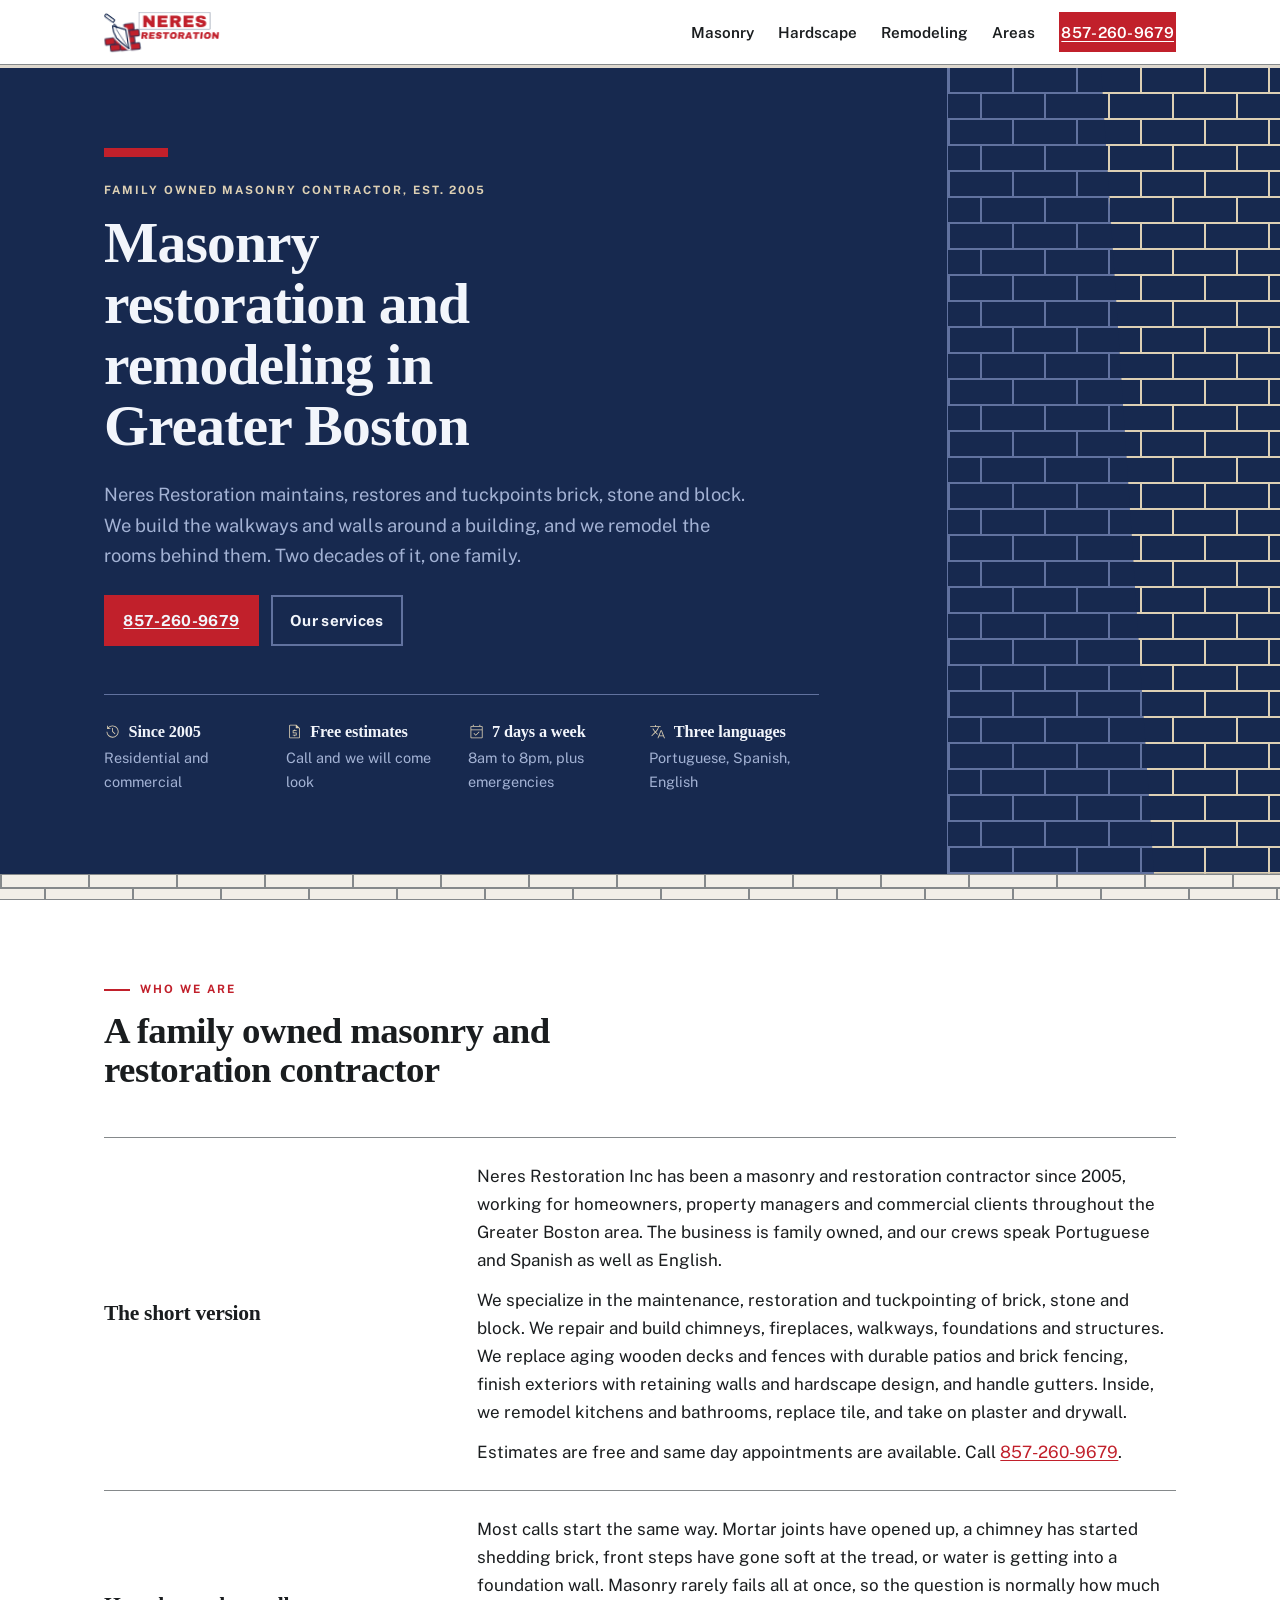
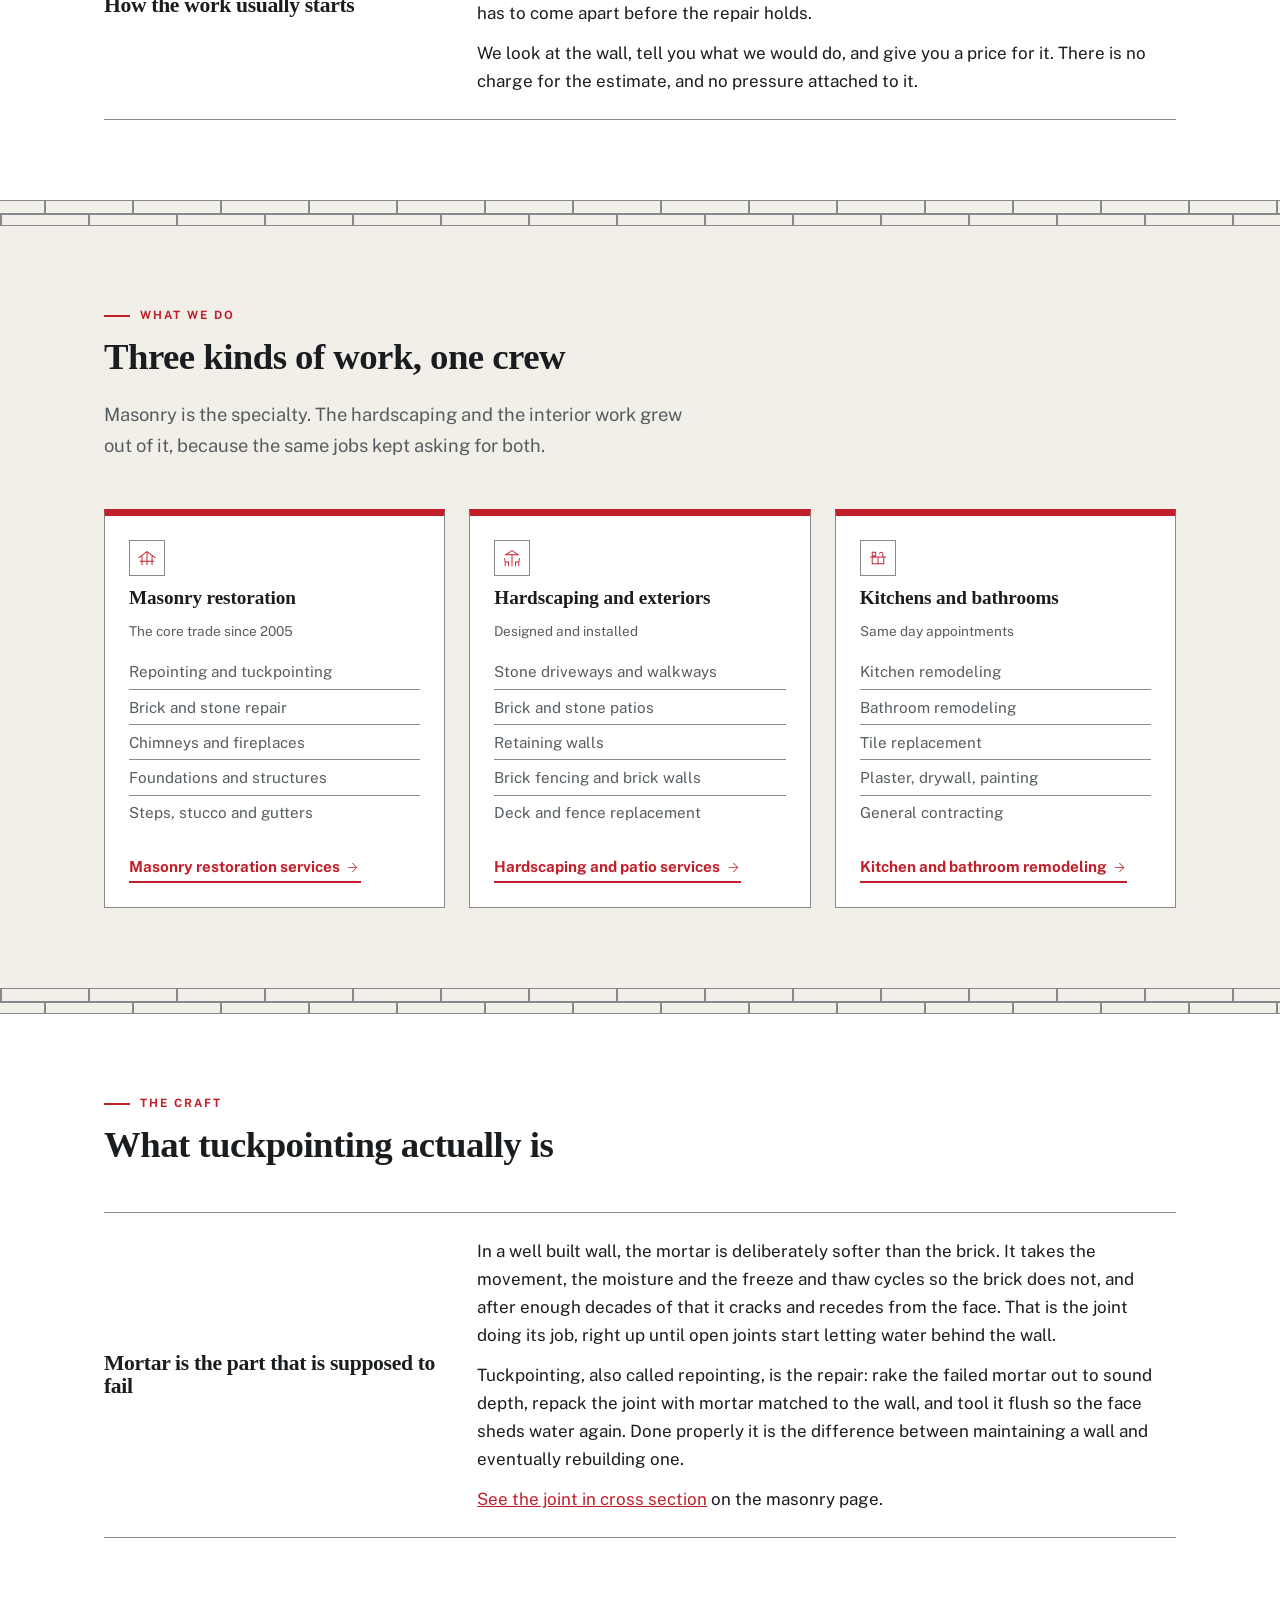
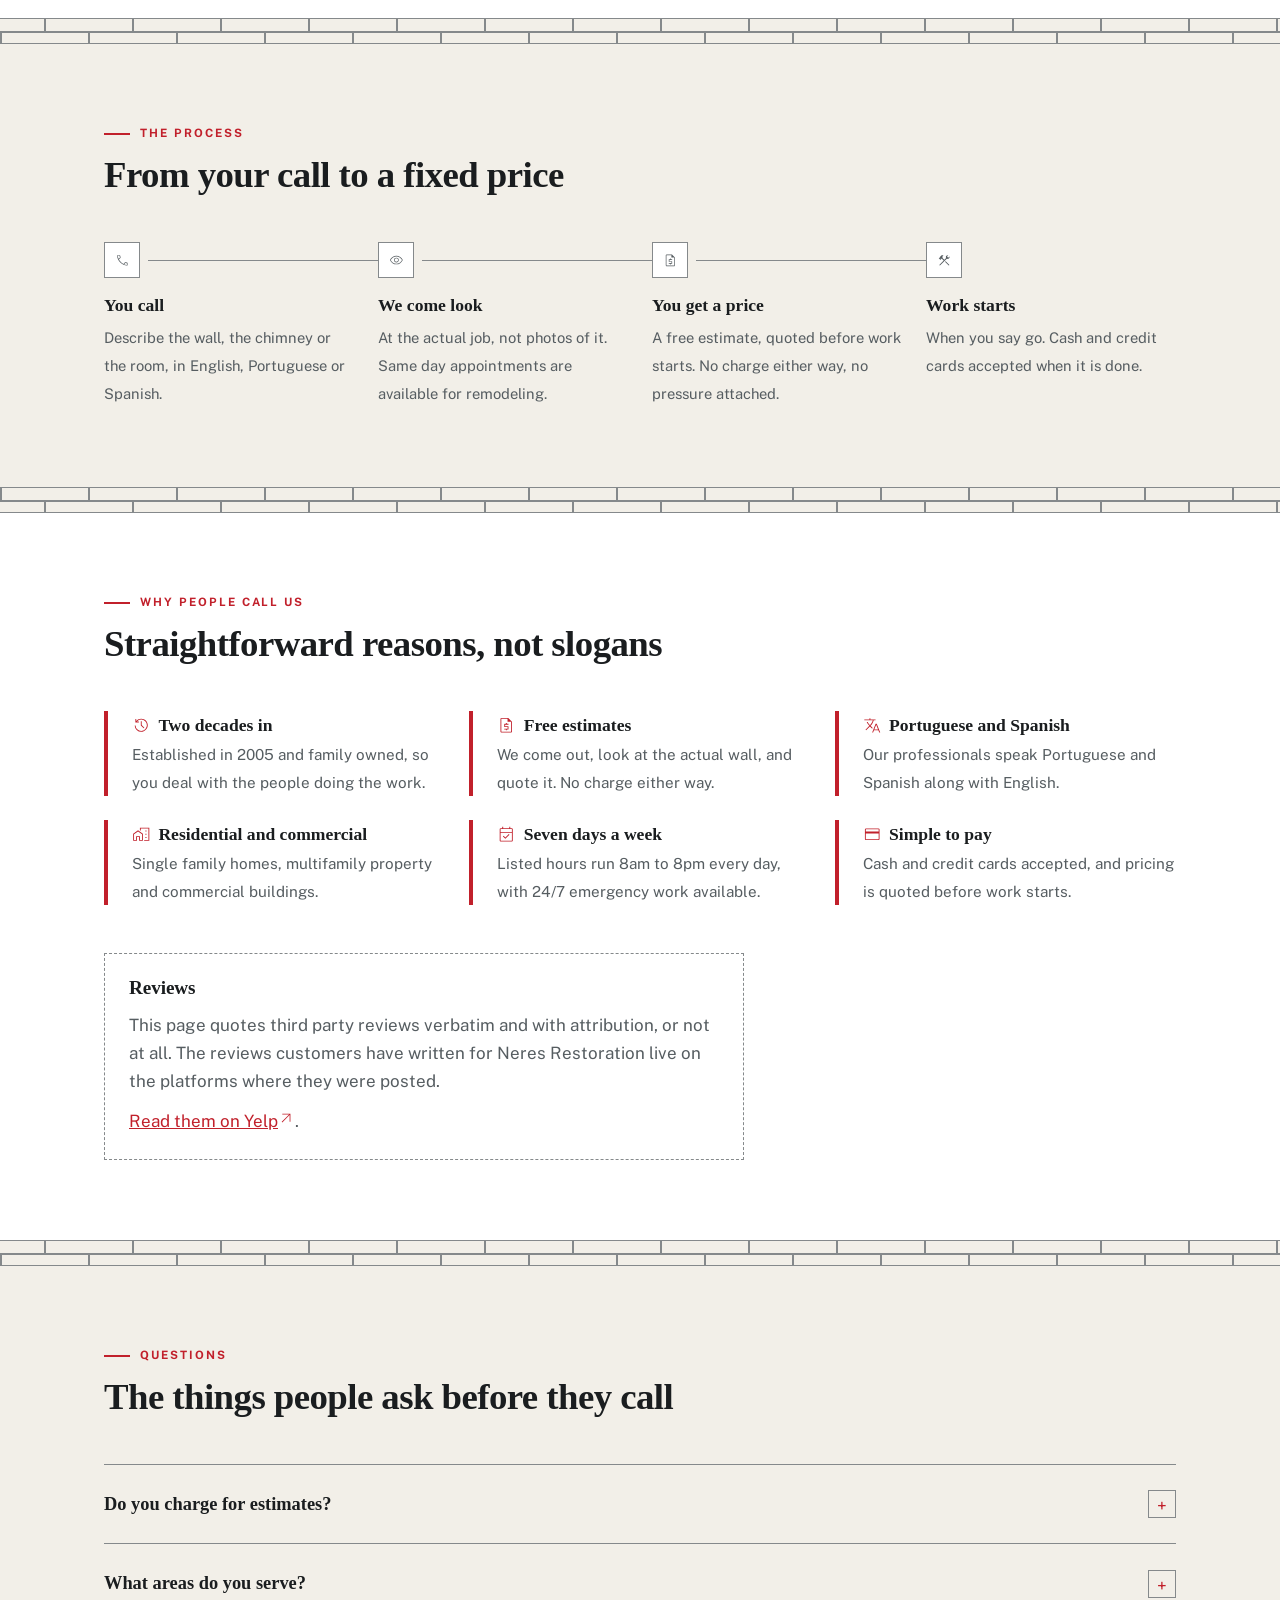
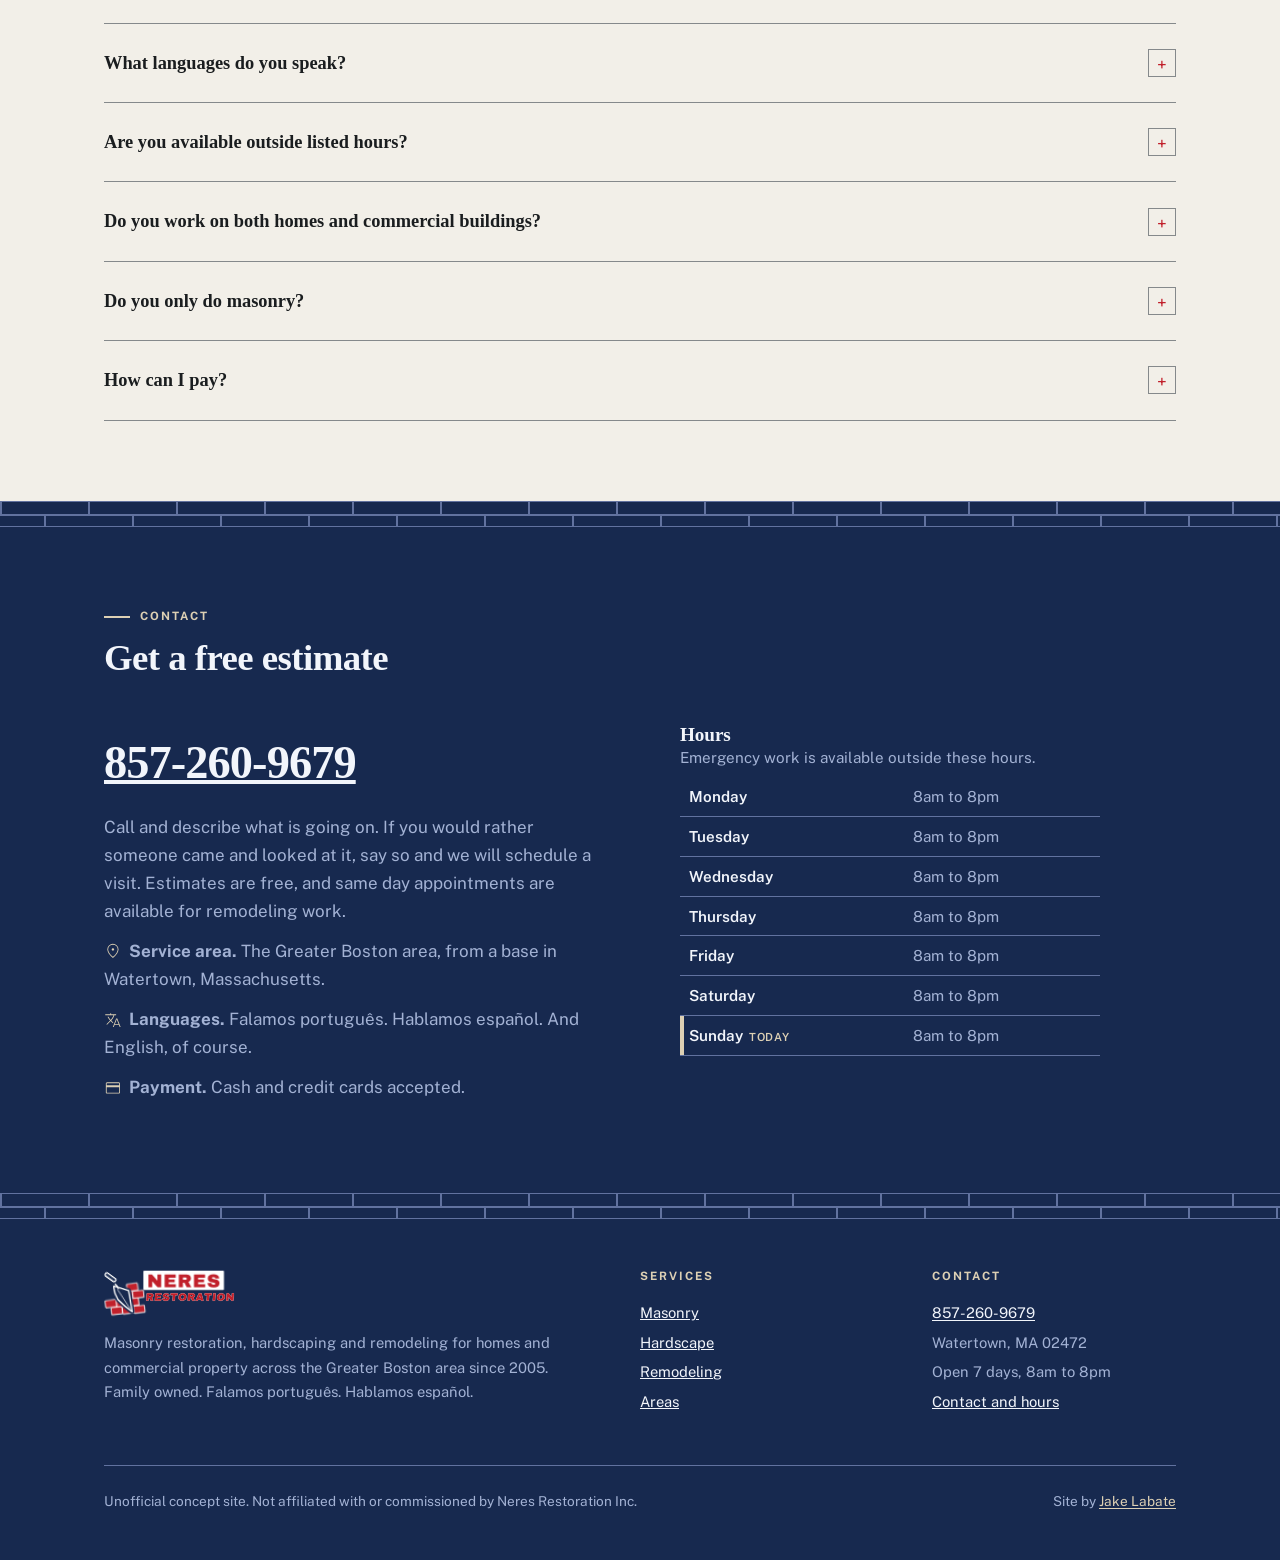
==== commit 2b4a636c: "Publish index.html" ====
--- a/index.html
+++ b/index.html
@@ -656,7 +656,7 @@
 <header class="site-nav" data-nav>
   <div class="wrap row">
     <a class="brand" href="index.html" aria-label="Neres Restoration home">
-      <svg xmlns="http://www.w3.org/2000/svg" viewBox="0 0 1150 420" role="img" aria-label="Neres Restoration"><g transform="translate(-8,28) scale(1.1) rotate(-4 170 180)"><g fill="var(--slate)" stroke="var(--slate)" stroke-width="13" stroke-linejoin="round"><rect x="222" y="268" width="74" height="46" rx="3" transform="rotate(-3 259.0 291.0)"/><rect x="139" y="268" width="74" height="46" rx="3" transform="rotate(-3 176.0 291.0)"/><rect x="56" y="268" width="74" height="46" rx="3" transform="rotate(-3 93.0 291.0)"/><rect x="182" y="213" width="74" height="46" rx="3" transform="rotate(-3 219.0 236.0)"/><rect x="99" y="213" width="74" height="46" rx="3" transform="rotate(-3 136.0 236.0)"/><rect x="16" y="213" width="74" height="46" rx="3" transform="rotate(-3 53.0 236.0)"/><rect x="222" y="158" width="74" height="46" rx="3" transform="rotate(-3 259.0 181.0)"/><rect x="139" y="158" width="74" height="46" rx="3" transform="rotate(-3 176.0 181.0)"/><rect x="182" y="103" width="74" height="46" rx="3" transform="rotate(-3 219.0 126.0)"/></g><g fill="var(--brand)"><rect x="222" y="268" width="74" height="46" rx="3" transform="rotate(-3 259.0 291.0)"/><rect x="139" y="268" width="74" height="46" rx="3" transform="rotate(-3 176.0 291.0)"/><rect x="56" y="268" width="74" height="46" rx="3" transform="rotate(-3 93.0 291.0)"/><rect x="182" y="213" width="74" height="46" rx="3" transform="rotate(-3 219.0 236.0)"/><rect x="99" y="213" width="74" height="46" rx="3" transform="rotate(-3 136.0 236.0)"/><rect x="16" y="213" width="74" height="46" rx="3" transform="rotate(-3 53.0 236.0)"/><rect x="222" y="158" width="74" height="46" rx="3" transform="rotate(-3 259.0 181.0)"/><rect x="139" y="158" width="74" height="46" rx="3" transform="rotate(-3 176.0 181.0)"/><rect x="182" y="103" width="74" height="46" rx="3" transform="rotate(-3 219.0 126.0)"/></g><g fill="var(--slate)" stroke="var(--slate)" stroke-width="13" stroke-linejoin="round" stroke-linecap="round"><path d="M96 122 L172 152 L196 300 Q160 268 118 220 Q96 168 96 122 Z"/><rect x="18" y="30" width="92" height="26" rx="13" transform="rotate(40 64 43)"/><g stroke-width="30"><path d="M96 96 Q112 108 116 128" fill="none"/></g></g><g fill="var(--brand)"><path d="M96 122 L172 152 L196 300 Q160 268 118 220 Q96 168 96 122 Z"/><rect x="18" y="30" width="92" height="26" rx="13" transform="rotate(40 64 43)"/><g stroke="var(--brand)" stroke-width="12" stroke-linecap="round"><path d="M96 96 Q112 108 116 128" fill="none"/></g></g><path d="M124 152 L176 268" fill="none" stroke="var(--slate)" stroke-width="6" stroke-linecap="round"/></g><rect x="318" y="30" width="651" height="156" rx="6" fill="var(--paper)" stroke="var(--slate)" stroke-width="3"/><g transform="translate(348,164.0)"><g fill="var(--brand)"><path transform="translate(0.0,0) scale(0.15000,-0.15000)" d="M566 0 277 334V0H74V688H267L556 349V688H759V0Z"/><path transform="translate(130.9,0) scale(0.15000,-0.15000)" d="M74 688H669V523H295V428H615V270H295V165H676V0H74Z"/><path transform="translate(245.2,0) scale(0.15000,-0.15000)" d="M594 288 747 0H499L377 251H295V0H74V688H495Q569 688 621.5 659.5Q674 631 700.5 582.5Q727 534 727 477Q727 414 693.0 363.0Q659 312 594 288ZM440 531H295V404H440Q466 404 484.0 422.5Q502 441 502 468Q502 495 484.0 513.0Q466 531 440 531Z"/><path transform="translate(367.9,0) scale(0.15000,-0.15000)" d="M74 688H669V523H295V428H615V270H295V165H676V0H74Z"/><path transform="translate(482.2,0) scale(0.15000,-0.15000)" d="M667 488V476H460V480Q460 510 438.0 530.0Q416 550 371 550Q327 550 303.5 537.0Q280 524 280 505Q280 478 312.0 465.0Q344 452 415 438Q498 421 551.5 402.5Q605 384 645.0 342.0Q685 300 686 228Q686 106 603.5 47.0Q521 -12 383 -12Q222 -12 132.5 42.0Q43 96 43 233H252Q252 181 279.0 163.5Q306 146 363 146Q405 146 432.5 155.0Q460 164 460 192Q460 217 429.5 229.5Q399 242 330 256Q246 274 191.0 293.5Q136 313 95.0 358.0Q54 403 54 480Q54 593 141.5 646.5Q229 700 363 700Q495 700 580.0 646.5Q665 593 667 488Z"/></g></g><g transform="translate(334,272.0)"><g transform=" skewX(-5)"><g fill="var(--brand)"><path transform="translate(0.0,0) scale(0.08600,-0.08600)" d="M594 288 747 0H499L377 251H295V0H74V688H495Q569 688 621.5 659.5Q674 631 700.5 582.5Q727 534 727 477Q727 414 693.0 363.0Q659 312 594 288ZM440 531H295V404H440Q466 404 484.0 422.5Q502 441 502 468Q502 495 484.0 513.0Q466 531 440 531Z"/><path transform="translate(68.9,0) scale(0.08600,-0.08600)" d="M74 688H669V523H295V428H615V270H295V165H676V0H74Z"/><path transform="translate(133.0,0) scale(0.08600,-0.08600)" d="M667 488V476H460V480Q460 510 438.0 530.0Q416 550 371 550Q327 550 303.5 537.0Q280 524 280 505Q280 478 312.0 465.0Q344 452 415 438Q498 421 551.5 402.5Q605 384 645.0 342.0Q685 300 686 228Q686 106 603.5 47.0Q521 -12 383 -12Q222 -12 132.5 42.0Q43 96 43 233H252Q252 181 279.0 163.5Q306 146 363 146Q405 146 432.5 155.0Q460 164 460 192Q460 217 429.5 229.5Q399 242 330 256Q246 274 191.0 293.5Q136 313 95.0 358.0Q54 403 54 480Q54 593 141.5 646.5Q229 700 363 700Q495 700 580.0 646.5Q665 593 667 488Z"/><path transform="translate(197.1,0) scale(0.08600,-0.08600)" d="M470 512V0H249V512H23V688H695V512Z"/><path transform="translate(261.2,0) scale(0.08600,-0.08600)" d="M788 344Q788 170 691.0 79.0Q594 -12 416 -12Q238 -12 141.5 78.5Q45 169 45 344Q45 519 141.5 609.5Q238 700 416 700Q594 700 691.0 609.0Q788 518 788 344ZM271 376V312Q271 239 308.0 196.0Q345 153 416 153Q487 153 524.5 196.0Q562 239 562 312V376Q562 449 524.5 492.0Q487 535 416 535Q345 535 308.0 492.0Q271 449 271 376Z"/><path transform="translate(334.8,0) scale(0.08600,-0.08600)" d="M594 288 747 0H499L377 251H295V0H74V688H495Q569 688 621.5 659.5Q674 631 700.5 582.5Q727 534 727 477Q727 414 693.0 363.0Q659 312 594 288ZM440 531H295V404H440Q466 404 484.0 422.5Q502 441 502 468Q502 495 484.0 513.0Q466 531 440 531Z"/><path transform="translate(403.7,0) scale(0.08600,-0.08600)" d="M535 0 506 97H265L236 0H10L261 688H518L769 0ZM311 251H460L388 496H384Z"/><path transform="translate(472.6,0) scale(0.08600,-0.08600)" d="M470 512V0H249V512H23V688H695V512Z"/><path transform="translate(536.7,0) scale(0.08600,-0.08600)" d="M84 0V688H305V0Z"/><path transform="translate(572.2,0) scale(0.08600,-0.08600)" d="M788 344Q788 170 691.0 79.0Q594 -12 416 -12Q238 -12 141.5 78.5Q45 169 45 344Q45 519 141.5 609.5Q238 700 416 700Q594 700 691.0 609.0Q788 518 788 344ZM271 376V312Q271 239 308.0 196.0Q345 153 416 153Q487 153 524.5 196.0Q562 239 562 312V376Q562 449 524.5 492.0Q487 535 416 535Q345 535 308.0 492.0Q271 449 271 376Z"/><path transform="translate(645.8,0) scale(0.08600,-0.08600)" d="M566 0 277 334V0H74V688H267L556 349V688H759V0Z"/></g></g></g></svg>
+      <svg xmlns="http://www.w3.org/2000/svg" viewBox="0 0 1150 420" role="img" aria-label="Neres Restoration"><g transform="translate(-8,28) scale(1.1) rotate(-4 170 180)"><mask id="tc17294f"><rect x="-40" y="-40" width="420" height="440" fill="#fff"/><g fill="#000" stroke="#000" stroke-width="34" stroke-linejoin="round" stroke-linecap="round"><path d="M84 108 L190 148 L206 306 Q152 262 108 210 Q80 156 84 108 Z"/><rect x="18" y="30" width="92" height="26" rx="13" transform="rotate(40 64 43)"/><g fill="none" stroke-width="40"><path d="M96 96 Q112 108 116 128" fill="none"/></g></g></mask><g mask="url(#tc17294f)"><g fill="var(--slate)" stroke="var(--slate)" stroke-width="13" stroke-linejoin="round"><rect x="222" y="268" width="74" height="46" rx="3" transform="rotate(-3 259.0 291.0)"/><rect x="139" y="268" width="74" height="46" rx="3" transform="rotate(-3 176.0 291.0)"/><rect x="56" y="268" width="74" height="46" rx="3" transform="rotate(-3 93.0 291.0)"/><rect x="182" y="213" width="74" height="46" rx="3" transform="rotate(-3 219.0 236.0)"/><rect x="99" y="213" width="74" height="46" rx="3" transform="rotate(-3 136.0 236.0)"/><rect x="16" y="213" width="74" height="46" rx="3" transform="rotate(-3 53.0 236.0)"/><rect x="222" y="158" width="74" height="46" rx="3" transform="rotate(-3 259.0 181.0)"/><rect x="139" y="158" width="74" height="46" rx="3" transform="rotate(-3 176.0 181.0)"/><rect x="182" y="103" width="74" height="46" rx="3" transform="rotate(-3 219.0 126.0)"/></g><g fill="var(--brand)"><rect x="222" y="268" width="74" height="46" rx="3" transform="rotate(-3 259.0 291.0)"/><rect x="139" y="268" width="74" height="46" rx="3" transform="rotate(-3 176.0 291.0)"/><rect x="56" y="268" width="74" height="46" rx="3" transform="rotate(-3 93.0 291.0)"/><rect x="182" y="213" width="74" height="46" rx="3" transform="rotate(-3 219.0 236.0)"/><rect x="99" y="213" width="74" height="46" rx="3" transform="rotate(-3 136.0 236.0)"/><rect x="16" y="213" width="74" height="46" rx="3" transform="rotate(-3 53.0 236.0)"/><rect x="222" y="158" width="74" height="46" rx="3" transform="rotate(-3 259.0 181.0)"/><rect x="139" y="158" width="74" height="46" rx="3" transform="rotate(-3 176.0 181.0)"/><rect x="182" y="103" width="74" height="46" rx="3" transform="rotate(-3 219.0 126.0)"/></g></g><g fill="none" stroke="var(--slate)" stroke-width="10" stroke-linejoin="round" stroke-linecap="round"><path d="M84 108 L190 148 L206 306 Q152 262 108 210 Q80 156 84 108 Z"/><rect x="18" y="30" width="92" height="26" rx="13" transform="rotate(40 64 43)"/><path d="M96 96 Q112 108 116 128" fill="none"/><g stroke-width="5"><path d="M112 140 L192 282" fill="none"/></g></g></g><rect x="318" y="30" width="651" height="156" rx="6" fill="var(--paper)" stroke="var(--slate)" stroke-width="3"/><g transform="translate(348,164.0)"><g fill="var(--brand)"><path transform="translate(0.0,0) scale(0.15000,-0.15000)" d="M566 0 277 334V0H74V688H267L556 349V688H759V0Z"/><path transform="translate(130.9,0) scale(0.15000,-0.15000)" d="M74 688H669V523H295V428H615V270H295V165H676V0H74Z"/><path transform="translate(245.2,0) scale(0.15000,-0.15000)" d="M594 288 747 0H499L377 251H295V0H74V688H495Q569 688 621.5 659.5Q674 631 700.5 582.5Q727 534 727 477Q727 414 693.0 363.0Q659 312 594 288ZM440 531H295V404H440Q466 404 484.0 422.5Q502 441 502 468Q502 495 484.0 513.0Q466 531 440 531Z"/><path transform="translate(367.9,0) scale(0.15000,-0.15000)" d="M74 688H669V523H295V428H615V270H295V165H676V0H74Z"/><path transform="translate(482.2,0) scale(0.15000,-0.15000)" d="M667 488V476H460V480Q460 510 438.0 530.0Q416 550 371 550Q327 550 303.5 537.0Q280 524 280 505Q280 478 312.0 465.0Q344 452 415 438Q498 421 551.5 402.5Q605 384 645.0 342.0Q685 300 686 228Q686 106 603.5 47.0Q521 -12 383 -12Q222 -12 132.5 42.0Q43 96 43 233H252Q252 181 279.0 163.5Q306 146 363 146Q405 146 432.5 155.0Q460 164 460 192Q460 217 429.5 229.5Q399 242 330 256Q246 274 191.0 293.5Q136 313 95.0 358.0Q54 403 54 480Q54 593 141.5 646.5Q229 700 363 700Q495 700 580.0 646.5Q665 593 667 488Z"/></g></g><g transform="translate(334,272.0)"><g transform=" skewX(-5)"><g fill="var(--brand)"><path transform="translate(0.0,0) scale(0.08600,-0.08600)" d="M594 288 747 0H499L377 251H295V0H74V688H495Q569 688 621.5 659.5Q674 631 700.5 582.5Q727 534 727 477Q727 414 693.0 363.0Q659 312 594 288ZM440 531H295V404H440Q466 404 484.0 422.5Q502 441 502 468Q502 495 484.0 513.0Q466 531 440 531Z"/><path transform="translate(68.9,0) scale(0.08600,-0.08600)" d="M74 688H669V523H295V428H615V270H295V165H676V0H74Z"/><path transform="translate(133.0,0) scale(0.08600,-0.08600)" d="M667 488V476H460V480Q460 510 438.0 530.0Q416 550 371 550Q327 550 303.5 537.0Q280 524 280 505Q280 478 312.0 465.0Q344 452 415 438Q498 421 551.5 402.5Q605 384 645.0 342.0Q685 300 686 228Q686 106 603.5 47.0Q521 -12 383 -12Q222 -12 132.5 42.0Q43 96 43 233H252Q252 181 279.0 163.5Q306 146 363 146Q405 146 432.5 155.0Q460 164 460 192Q460 217 429.5 229.5Q399 242 330 256Q246 274 191.0 293.5Q136 313 95.0 358.0Q54 403 54 480Q54 593 141.5 646.5Q229 700 363 700Q495 700 580.0 646.5Q665 593 667 488Z"/><path transform="translate(197.1,0) scale(0.08600,-0.08600)" d="M470 512V0H249V512H23V688H695V512Z"/><path transform="translate(261.2,0) scale(0.08600,-0.08600)" d="M788 344Q788 170 691.0 79.0Q594 -12 416 -12Q238 -12 141.5 78.5Q45 169 45 344Q45 519 141.5 609.5Q238 700 416 700Q594 700 691.0 609.0Q788 518 788 344ZM271 376V312Q271 239 308.0 196.0Q345 153 416 153Q487 153 524.5 196.0Q562 239 562 312V376Q562 449 524.5 492.0Q487 535 416 535Q345 535 308.0 492.0Q271 449 271 376Z"/><path transform="translate(334.8,0) scale(0.08600,-0.08600)" d="M594 288 747 0H499L377 251H295V0H74V688H495Q569 688 621.5 659.5Q674 631 700.5 582.5Q727 534 727 477Q727 414 693.0 363.0Q659 312 594 288ZM440 531H295V404H440Q466 404 484.0 422.5Q502 441 502 468Q502 495 484.0 513.0Q466 531 440 531Z"/><path transform="translate(403.7,0) scale(0.08600,-0.08600)" d="M535 0 506 97H265L236 0H10L261 688H518L769 0ZM311 251H460L388 496H384Z"/><path transform="translate(472.6,0) scale(0.08600,-0.08600)" d="M470 512V0H249V512H23V688H695V512Z"/><path transform="translate(536.7,0) scale(0.08600,-0.08600)" d="M84 0V688H305V0Z"/><path transform="translate(572.2,0) scale(0.08600,-0.08600)" d="M788 344Q788 170 691.0 79.0Q594 -12 416 -12Q238 -12 141.5 78.5Q45 169 45 344Q45 519 141.5 609.5Q238 700 416 700Q594 700 691.0 609.0Q788 518 788 344ZM271 376V312Q271 239 308.0 196.0Q345 153 416 153Q487 153 524.5 196.0Q562 239 562 312V376Q562 449 524.5 492.0Q487 535 416 535Q345 535 308.0 492.0Q271 449 271 376Z"/><path transform="translate(645.8,0) scale(0.08600,-0.08600)" d="M566 0 277 334V0H74V688H267L556 349V688H759V0Z"/></g></g></g></svg>
     </a>
     <button class="burger" data-menu-toggle aria-expanded="false" aria-controls="menu"
             aria-label="Menu"><span></span><span></span><span></span></button>
@@ -915,7 +915,7 @@
   <div class="wrap">
     <div class="cols">
       <div>
-        <div class="brand f-lockup"><svg xmlns="http://www.w3.org/2000/svg" viewBox="0 0 1150 420" role="img" aria-label="Neres Restoration"><g transform="translate(-8,28) scale(1.1) rotate(-4 170 180)"><g fill="var(--paper)" stroke="var(--paper)" stroke-width="13" stroke-linejoin="round"><rect x="222" y="268" width="74" height="46" rx="3" transform="rotate(-3 259.0 291.0)"/><rect x="139" y="268" width="74" height="46" rx="3" transform="rotate(-3 176.0 291.0)"/><rect x="56" y="268" width="74" height="46" rx="3" transform="rotate(-3 93.0 291.0)"/><rect x="182" y="213" width="74" height="46" rx="3" transform="rotate(-3 219.0 236.0)"/><rect x="99" y="213" width="74" height="46" rx="3" transform="rotate(-3 136.0 236.0)"/><rect x="16" y="213" width="74" height="46" rx="3" transform="rotate(-3 53.0 236.0)"/><rect x="222" y="158" width="74" height="46" rx="3" transform="rotate(-3 259.0 181.0)"/><rect x="139" y="158" width="74" height="46" rx="3" transform="rotate(-3 176.0 181.0)"/><rect x="182" y="103" width="74" height="46" rx="3" transform="rotate(-3 219.0 126.0)"/></g><g fill="var(--brand)"><rect x="222" y="268" width="74" height="46" rx="3" transform="rotate(-3 259.0 291.0)"/><rect x="139" y="268" width="74" height="46" rx="3" transform="rotate(-3 176.0 291.0)"/><rect x="56" y="268" width="74" height="46" rx="3" transform="rotate(-3 93.0 291.0)"/><rect x="182" y="213" width="74" height="46" rx="3" transform="rotate(-3 219.0 236.0)"/><rect x="99" y="213" width="74" height="46" rx="3" transform="rotate(-3 136.0 236.0)"/><rect x="16" y="213" width="74" height="46" rx="3" transform="rotate(-3 53.0 236.0)"/><rect x="222" y="158" width="74" height="46" rx="3" transform="rotate(-3 259.0 181.0)"/><rect x="139" y="158" width="74" height="46" rx="3" transform="rotate(-3 176.0 181.0)"/><rect x="182" y="103" width="74" height="46" rx="3" transform="rotate(-3 219.0 126.0)"/></g><g fill="var(--paper)" stroke="var(--paper)" stroke-width="13" stroke-linejoin="round" stroke-linecap="round"><path d="M96 122 L172 152 L196 300 Q160 268 118 220 Q96 168 96 122 Z"/><rect x="18" y="30" width="92" height="26" rx="13" transform="rotate(40 64 43)"/><g stroke-width="30"><path d="M96 96 Q112 108 116 128" fill="none"/></g></g><g fill="var(--brand)"><path d="M96 122 L172 152 L196 300 Q160 268 118 220 Q96 168 96 122 Z"/><rect x="18" y="30" width="92" height="26" rx="13" transform="rotate(40 64 43)"/><g stroke="var(--brand)" stroke-width="12" stroke-linecap="round"><path d="M96 96 Q112 108 116 128" fill="none"/></g></g><path d="M124 152 L176 268" fill="none" stroke="var(--paper)" stroke-width="6" stroke-linecap="round"/></g><rect x="318" y="30" width="651" height="156" rx="6" fill="var(--paper)"/><g transform="translate(348,164.0)"><g fill="var(--brand)"><path transform="translate(0.0,0) scale(0.15000,-0.15000)" d="M566 0 277 334V0H74V688H267L556 349V688H759V0Z"/><path transform="translate(130.9,0) scale(0.15000,-0.15000)" d="M74 688H669V523H295V428H615V270H295V165H676V0H74Z"/><path transform="translate(245.2,0) scale(0.15000,-0.15000)" d="M594 288 747 0H499L377 251H295V0H74V688H495Q569 688 621.5 659.5Q674 631 700.5 582.5Q727 534 727 477Q727 414 693.0 363.0Q659 312 594 288ZM440 531H295V404H440Q466 404 484.0 422.5Q502 441 502 468Q502 495 484.0 513.0Q466 531 440 531Z"/><path transform="translate(367.9,0) scale(0.15000,-0.15000)" d="M74 688H669V523H295V428H615V270H295V165H676V0H74Z"/><path transform="translate(482.2,0) scale(0.15000,-0.15000)" d="M667 488V476H460V480Q460 510 438.0 530.0Q416 550 371 550Q327 550 303.5 537.0Q280 524 280 505Q280 478 312.0 465.0Q344 452 415 438Q498 421 551.5 402.5Q605 384 645.0 342.0Q685 300 686 228Q686 106 603.5 47.0Q521 -12 383 -12Q222 -12 132.5 42.0Q43 96 43 233H252Q252 181 279.0 163.5Q306 146 363 146Q405 146 432.5 155.0Q460 164 460 192Q460 217 429.5 229.5Q399 242 330 256Q246 274 191.0 293.5Q136 313 95.0 358.0Q54 403 54 480Q54 593 141.5 646.5Q229 700 363 700Q495 700 580.0 646.5Q665 593 667 488Z"/></g></g><g transform="translate(334,272.0)"><g transform=" skewX(-5)"><g fill="var(--paper)" stroke="var(--paper)" stroke-width="10" stroke-linejoin="round"><path transform="translate(0.0,0) scale(0.08600,-0.08600)" d="M594 288 747 0H499L377 251H295V0H74V688H495Q569 688 621.5 659.5Q674 631 700.5 582.5Q727 534 727 477Q727 414 693.0 363.0Q659 312 594 288ZM440 531H295V404H440Q466 404 484.0 422.5Q502 441 502 468Q502 495 484.0 513.0Q466 531 440 531Z"/><path transform="translate(68.9,0) scale(0.08600,-0.08600)" d="M74 688H669V523H295V428H615V270H295V165H676V0H74Z"/><path transform="translate(133.0,0) scale(0.08600,-0.08600)" d="M667 488V476H460V480Q460 510 438.0 530.0Q416 550 371 550Q327 550 303.5 537.0Q280 524 280 505Q280 478 312.0 465.0Q344 452 415 438Q498 421 551.5 402.5Q605 384 645.0 342.0Q685 300 686 228Q686 106 603.5 47.0Q521 -12 383 -12Q222 -12 132.5 42.0Q43 96 43 233H252Q252 181 279.0 163.5Q306 146 363 146Q405 146 432.5 155.0Q460 164 460 192Q460 217 429.5 229.5Q399 242 330 256Q246 274 191.0 293.5Q136 313 95.0 358.0Q54 403 54 480Q54 593 141.5 646.5Q229 700 363 700Q495 700 580.0 646.5Q665 593 667 488Z"/><path transform="translate(197.1,0) scale(0.08600,-0.08600)" d="M470 512V0H249V512H23V688H695V512Z"/><path transform="translate(261.2,0) scale(0.08600,-0.08600)" d="M788 344Q788 170 691.0 79.0Q594 -12 416 -12Q238 -12 141.5 78.5Q45 169 45 344Q45 519 141.5 609.5Q238 700 416 700Q594 700 691.0 609.0Q788 518 788 344ZM271 376V312Q271 239 308.0 196.0Q345 153 416 153Q487 153 524.5 196.0Q562 239 562 312V376Q562 449 524.5 492.0Q487 535 416 535Q345 535 308.0 492.0Q271 449 271 376Z"/><path transform="translate(334.8,0) scale(0.08600,-0.08600)" d="M594 288 747 0H499L377 251H295V0H74V688H495Q569 688 621.5 659.5Q674 631 700.5 582.5Q727 534 727 477Q727 414 693.0 363.0Q659 312 594 288ZM440 531H295V404H440Q466 404 484.0 422.5Q502 441 502 468Q502 495 484.0 513.0Q466 531 440 531Z"/><path transform="translate(403.7,0) scale(0.08600,-0.08600)" d="M535 0 506 97H265L236 0H10L261 688H518L769 0ZM311 251H460L388 496H384Z"/><path transform="translate(472.6,0) scale(0.08600,-0.08600)" d="M470 512V0H249V512H23V688H695V512Z"/><path transform="translate(536.7,0) scale(0.08600,-0.08600)" d="M84 0V688H305V0Z"/><path transform="translate(572.2,0) scale(0.08600,-0.08600)" d="M788 344Q788 170 691.0 79.0Q594 -12 416 -12Q238 -12 141.5 78.5Q45 169 45 344Q45 519 141.5 609.5Q238 700 416 700Q594 700 691.0 609.0Q788 518 788 344ZM271 376V312Q271 239 308.0 196.0Q345 153 416 153Q487 153 524.5 196.0Q562 239 562 312V376Q562 449 524.5 492.0Q487 535 416 535Q345 535 308.0 492.0Q271 449 271 376Z"/><path transform="translate(645.8,0) scale(0.08600,-0.08600)" d="M566 0 277 334V0H74V688H267L556 349V688H759V0Z"/></g><g fill="var(--brand)"><path transform="translate(0.0,0) scale(0.08600,-0.08600)" d="M594 288 747 0H499L377 251H295V0H74V688H495Q569 688 621.5 659.5Q674 631 700.5 582.5Q727 534 727 477Q727 414 693.0 363.0Q659 312 594 288ZM440 531H295V404H440Q466 404 484.0 422.5Q502 441 502 468Q502 495 484.0 513.0Q466 531 440 531Z"/><path transform="translate(68.9,0) scale(0.08600,-0.08600)" d="M74 688H669V523H295V428H615V270H295V165H676V0H74Z"/><path transform="translate(133.0,0) scale(0.08600,-0.08600)" d="M667 488V476H460V480Q460 510 438.0 530.0Q416 550 371 550Q327 550 303.5 537.0Q280 524 280 505Q280 478 312.0 465.0Q344 452 415 438Q498 421 551.5 402.5Q605 384 645.0 342.0Q685 300 686 228Q686 106 603.5 47.0Q521 -12 383 -12Q222 -12 132.5 42.0Q43 96 43 233H252Q252 181 279.0 163.5Q306 146 363 146Q405 146 432.5 155.0Q460 164 460 192Q460 217 429.5 229.5Q399 242 330 256Q246 274 191.0 293.5Q136 313 95.0 358.0Q54 403 54 480Q54 593 141.5 646.5Q229 700 363 700Q495 700 580.0 646.5Q665 593 667 488Z"/><path transform="translate(197.1,0) scale(0.08600,-0.08600)" d="M470 512V0H249V512H23V688H695V512Z"/><path transform="translate(261.2,0) scale(0.08600,-0.08600)" d="M788 344Q788 170 691.0 79.0Q594 -12 416 -12Q238 -12 141.5 78.5Q45 169 45 344Q45 519 141.5 609.5Q238 700 416 700Q594 700 691.0 609.0Q788 518 788 344ZM271 376V312Q271 239 308.0 196.0Q345 153 416 153Q487 153 524.5 196.0Q562 239 562 312V376Q562 449 524.5 492.0Q487 535 416 535Q345 535 308.0 492.0Q271 449 271 376Z"/><path transform="translate(334.8,0) scale(0.08600,-0.08600)" d="M594 288 747 0H499L377 251H295V0H74V688H495Q569 688 621.5 659.5Q674 631 700.5 582.5Q727 534 727 477Q727 414 693.0 363.0Q659 312 594 288ZM440 531H295V404H440Q466 404 484.0 422.5Q502 441 502 468Q502 495 484.0 513.0Q466 531 440 531Z"/><path transform="translate(403.7,0) scale(0.08600,-0.08600)" d="M535 0 506 97H265L236 0H10L261 688H518L769 0ZM311 251H460L388 496H384Z"/><path transform="translate(472.6,0) scale(0.08600,-0.08600)" d="M470 512V0H249V512H23V688H695V512Z"/><path transform="translate(536.7,0) scale(0.08600,-0.08600)" d="M84 0V688H305V0Z"/><path transform="translate(572.2,0) scale(0.08600,-0.08600)" d="M788 344Q788 170 691.0 79.0Q594 -12 416 -12Q238 -12 141.5 78.5Q45 169 45 344Q45 519 141.5 609.5Q238 700 416 700Q594 700 691.0 609.0Q788 518 788 344ZM271 376V312Q271 239 308.0 196.0Q345 153 416 153Q487 153 524.5 196.0Q562 239 562 312V376Q562 449 524.5 492.0Q487 535 416 535Q345 535 308.0 492.0Q271 449 271 376Z"/><path transform="translate(645.8,0) scale(0.08600,-0.08600)" d="M566 0 277 334V0H74V688H267L556 349V688H759V0Z"/></g></g></g></svg></div>
+        <div class="brand f-lockup"><svg xmlns="http://www.w3.org/2000/svg" viewBox="0 0 1150 420" role="img" aria-label="Neres Restoration"><g transform="translate(-8,28) scale(1.1) rotate(-4 170 180)"><mask id="tcffffff"><rect x="-40" y="-40" width="420" height="440" fill="#fff"/><g fill="#000" stroke="#000" stroke-width="34" stroke-linejoin="round" stroke-linecap="round"><path d="M84 108 L190 148 L206 306 Q152 262 108 210 Q80 156 84 108 Z"/><rect x="18" y="30" width="92" height="26" rx="13" transform="rotate(40 64 43)"/><g fill="none" stroke-width="40"><path d="M96 96 Q112 108 116 128" fill="none"/></g></g></mask><g mask="url(#tcffffff)"><g fill="var(--paper)" stroke="var(--paper)" stroke-width="13" stroke-linejoin="round"><rect x="222" y="268" width="74" height="46" rx="3" transform="rotate(-3 259.0 291.0)"/><rect x="139" y="268" width="74" height="46" rx="3" transform="rotate(-3 176.0 291.0)"/><rect x="56" y="268" width="74" height="46" rx="3" transform="rotate(-3 93.0 291.0)"/><rect x="182" y="213" width="74" height="46" rx="3" transform="rotate(-3 219.0 236.0)"/><rect x="99" y="213" width="74" height="46" rx="3" transform="rotate(-3 136.0 236.0)"/><rect x="16" y="213" width="74" height="46" rx="3" transform="rotate(-3 53.0 236.0)"/><rect x="222" y="158" width="74" height="46" rx="3" transform="rotate(-3 259.0 181.0)"/><rect x="139" y="158" width="74" height="46" rx="3" transform="rotate(-3 176.0 181.0)"/><rect x="182" y="103" width="74" height="46" rx="3" transform="rotate(-3 219.0 126.0)"/></g><g fill="var(--brand)"><rect x="222" y="268" width="74" height="46" rx="3" transform="rotate(-3 259.0 291.0)"/><rect x="139" y="268" width="74" height="46" rx="3" transform="rotate(-3 176.0 291.0)"/><rect x="56" y="268" width="74" height="46" rx="3" transform="rotate(-3 93.0 291.0)"/><rect x="182" y="213" width="74" height="46" rx="3" transform="rotate(-3 219.0 236.0)"/><rect x="99" y="213" width="74" height="46" rx="3" transform="rotate(-3 136.0 236.0)"/><rect x="16" y="213" width="74" height="46" rx="3" transform="rotate(-3 53.0 236.0)"/><rect x="222" y="158" width="74" height="46" rx="3" transform="rotate(-3 259.0 181.0)"/><rect x="139" y="158" width="74" height="46" rx="3" transform="rotate(-3 176.0 181.0)"/><rect x="182" y="103" width="74" height="46" rx="3" transform="rotate(-3 219.0 126.0)"/></g></g><g fill="none" stroke="var(--paper)" stroke-width="10" stroke-linejoin="round" stroke-linecap="round"><path d="M84 108 L190 148 L206 306 Q152 262 108 210 Q80 156 84 108 Z"/><rect x="18" y="30" width="92" height="26" rx="13" transform="rotate(40 64 43)"/><path d="M96 96 Q112 108 116 128" fill="none"/><g stroke-width="5"><path d="M112 140 L192 282" fill="none"/></g></g></g><rect x="318" y="30" width="651" height="156" rx="6" fill="var(--paper)"/><g transform="translate(348,164.0)"><g fill="var(--brand)"><path transform="translate(0.0,0) scale(0.15000,-0.15000)" d="M566 0 277 334V0H74V688H267L556 349V688H759V0Z"/><path transform="translate(130.9,0) scale(0.15000,-0.15000)" d="M74 688H669V523H295V428H615V270H295V165H676V0H74Z"/><path transform="translate(245.2,0) scale(0.15000,-0.15000)" d="M594 288 747 0H499L377 251H295V0H74V688H495Q569 688 621.5 659.5Q674 631 700.5 582.5Q727 534 727 477Q727 414 693.0 363.0Q659 312 594 288ZM440 531H295V404H440Q466 404 484.0 422.5Q502 441 502 468Q502 495 484.0 513.0Q466 531 440 531Z"/><path transform="translate(367.9,0) scale(0.15000,-0.15000)" d="M74 688H669V523H295V428H615V270H295V165H676V0H74Z"/><path transform="translate(482.2,0) scale(0.15000,-0.15000)" d="M667 488V476H460V480Q460 510 438.0 530.0Q416 550 371 550Q327 550 303.5 537.0Q280 524 280 505Q280 478 312.0 465.0Q344 452 415 438Q498 421 551.5 402.5Q605 384 645.0 342.0Q685 300 686 228Q686 106 603.5 47.0Q521 -12 383 -12Q222 -12 132.5 42.0Q43 96 43 233H252Q252 181 279.0 163.5Q306 146 363 146Q405 146 432.5 155.0Q460 164 460 192Q460 217 429.5 229.5Q399 242 330 256Q246 274 191.0 293.5Q136 313 95.0 358.0Q54 403 54 480Q54 593 141.5 646.5Q229 700 363 700Q495 700 580.0 646.5Q665 593 667 488Z"/></g></g><g transform="translate(334,272.0)"><g transform=" skewX(-5)"><g fill="var(--paper)" stroke="var(--paper)" stroke-width="10" stroke-linejoin="round"><path transform="translate(0.0,0) scale(0.08600,-0.08600)" d="M594 288 747 0H499L377 251H295V0H74V688H495Q569 688 621.5 659.5Q674 631 700.5 582.5Q727 534 727 477Q727 414 693.0 363.0Q659 312 594 288ZM440 531H295V404H440Q466 404 484.0 422.5Q502 441 502 468Q502 495 484.0 513.0Q466 531 440 531Z"/><path transform="translate(68.9,0) scale(0.08600,-0.08600)" d="M74 688H669V523H295V428H615V270H295V165H676V0H74Z"/><path transform="translate(133.0,0) scale(0.08600,-0.08600)" d="M667 488V476H460V480Q460 510 438.0 530.0Q416 550 371 550Q327 550 303.5 537.0Q280 524 280 505Q280 478 312.0 465.0Q344 452 415 438Q498 421 551.5 402.5Q605 384 645.0 342.0Q685 300 686 228Q686 106 603.5 47.0Q521 -12 383 -12Q222 -12 132.5 42.0Q43 96 43 233H252Q252 181 279.0 163.5Q306 146 363 146Q405 146 432.5 155.0Q460 164 460 192Q460 217 429.5 229.5Q399 242 330 256Q246 274 191.0 293.5Q136 313 95.0 358.0Q54 403 54 480Q54 593 141.5 646.5Q229 700 363 700Q495 700 580.0 646.5Q665 593 667 488Z"/><path transform="translate(197.1,0) scale(0.08600,-0.08600)" d="M470 512V0H249V512H23V688H695V512Z"/><path transform="translate(261.2,0) scale(0.08600,-0.08600)" d="M788 344Q788 170 691.0 79.0Q594 -12 416 -12Q238 -12 141.5 78.5Q45 169 45 344Q45 519 141.5 609.5Q238 700 416 700Q594 700 691.0 609.0Q788 518 788 344ZM271 376V312Q271 239 308.0 196.0Q345 153 416 153Q487 153 524.5 196.0Q562 239 562 312V376Q562 449 524.5 492.0Q487 535 416 535Q345 535 308.0 492.0Q271 449 271 376Z"/><path transform="translate(334.8,0) scale(0.08600,-0.08600)" d="M594 288 747 0H499L377 251H295V0H74V688H495Q569 688 621.5 659.5Q674 631 700.5 582.5Q727 534 727 477Q727 414 693.0 363.0Q659 312 594 288ZM440 531H295V404H440Q466 404 484.0 422.5Q502 441 502 468Q502 495 484.0 513.0Q466 531 440 531Z"/><path transform="translate(403.7,0) scale(0.08600,-0.08600)" d="M535 0 506 97H265L236 0H10L261 688H518L769 0ZM311 251H460L388 496H384Z"/><path transform="translate(472.6,0) scale(0.08600,-0.08600)" d="M470 512V0H249V512H23V688H695V512Z"/><path transform="translate(536.7,0) scale(0.08600,-0.08600)" d="M84 0V688H305V0Z"/><path transform="translate(572.2,0) scale(0.08600,-0.08600)" d="M788 344Q788 170 691.0 79.0Q594 -12 416 -12Q238 -12 141.5 78.5Q45 169 45 344Q45 519 141.5 609.5Q238 700 416 700Q594 700 691.0 609.0Q788 518 788 344ZM271 376V312Q271 239 308.0 196.0Q345 153 416 153Q487 153 524.5 196.0Q562 239 562 312V376Q562 449 524.5 492.0Q487 535 416 535Q345 535 308.0 492.0Q271 449 271 376Z"/><path transform="translate(645.8,0) scale(0.08600,-0.08600)" d="M566 0 277 334V0H74V688H267L556 349V688H759V0Z"/></g><g fill="var(--brand)"><path transform="translate(0.0,0) scale(0.08600,-0.08600)" d="M594 288 747 0H499L377 251H295V0H74V688H495Q569 688 621.5 659.5Q674 631 700.5 582.5Q727 534 727 477Q727 414 693.0 363.0Q659 312 594 288ZM440 531H295V404H440Q466 404 484.0 422.5Q502 441 502 468Q502 495 484.0 513.0Q466 531 440 531Z"/><path transform="translate(68.9,0) scale(0.08600,-0.08600)" d="M74 688H669V523H295V428H615V270H295V165H676V0H74Z"/><path transform="translate(133.0,0) scale(0.08600,-0.08600)" d="M667 488V476H460V480Q460 510 438.0 530.0Q416 550 371 550Q327 550 303.5 537.0Q280 524 280 505Q280 478 312.0 465.0Q344 452 415 438Q498 421 551.5 402.5Q605 384 645.0 342.0Q685 300 686 228Q686 106 603.5 47.0Q521 -12 383 -12Q222 -12 132.5 42.0Q43 96 43 233H252Q252 181 279.0 163.5Q306 146 363 146Q405 146 432.5 155.0Q460 164 460 192Q460 217 429.5 229.5Q399 242 330 256Q246 274 191.0 293.5Q136 313 95.0 358.0Q54 403 54 480Q54 593 141.5 646.5Q229 700 363 700Q495 700 580.0 646.5Q665 593 667 488Z"/><path transform="translate(197.1,0) scale(0.08600,-0.08600)" d="M470 512V0H249V512H23V688H695V512Z"/><path transform="translate(261.2,0) scale(0.08600,-0.08600)" d="M788 344Q788 170 691.0 79.0Q594 -12 416 -12Q238 -12 141.5 78.5Q45 169 45 344Q45 519 141.5 609.5Q238 700 416 700Q594 700 691.0 609.0Q788 518 788 344ZM271 376V312Q271 239 308.0 196.0Q345 153 416 153Q487 153 524.5 196.0Q562 239 562 312V376Q562 449 524.5 492.0Q487 535 416 535Q345 535 308.0 492.0Q271 449 271 376Z"/><path transform="translate(334.8,0) scale(0.08600,-0.08600)" d="M594 288 747 0H499L377 251H295V0H74V688H495Q569 688 621.5 659.5Q674 631 700.5 582.5Q727 534 727 477Q727 414 693.0 363.0Q659 312 594 288ZM440 531H295V404H440Q466 404 484.0 422.5Q502 441 502 468Q502 495 484.0 513.0Q466 531 440 531Z"/><path transform="translate(403.7,0) scale(0.08600,-0.08600)" d="M535 0 506 97H265L236 0H10L261 688H518L769 0ZM311 251H460L388 496H384Z"/><path transform="translate(472.6,0) scale(0.08600,-0.08600)" d="M470 512V0H249V512H23V688H695V512Z"/><path transform="translate(536.7,0) scale(0.08600,-0.08600)" d="M84 0V688H305V0Z"/><path transform="translate(572.2,0) scale(0.08600,-0.08600)" d="M788 344Q788 170 691.0 79.0Q594 -12 416 -12Q238 -12 141.5 78.5Q45 169 45 344Q45 519 141.5 609.5Q238 700 416 700Q594 700 691.0 609.0Q788 518 788 344ZM271 376V312Q271 239 308.0 196.0Q345 153 416 153Q487 153 524.5 196.0Q562 239 562 312V376Q562 449 524.5 492.0Q487 535 416 535Q345 535 308.0 492.0Q271 449 271 376Z"/><path transform="translate(645.8,0) scale(0.08600,-0.08600)" d="M566 0 277 334V0H74V688H267L556 349V688H759V0Z"/></g></g></g></svg></div>
         <p>Masonry restoration, hardscaping and remodeling for homes and commercial
            property across the Greater Boston area since 2005. Family owned.
            <span lang="pt">Falamos portugu&ecirc;s.</span>
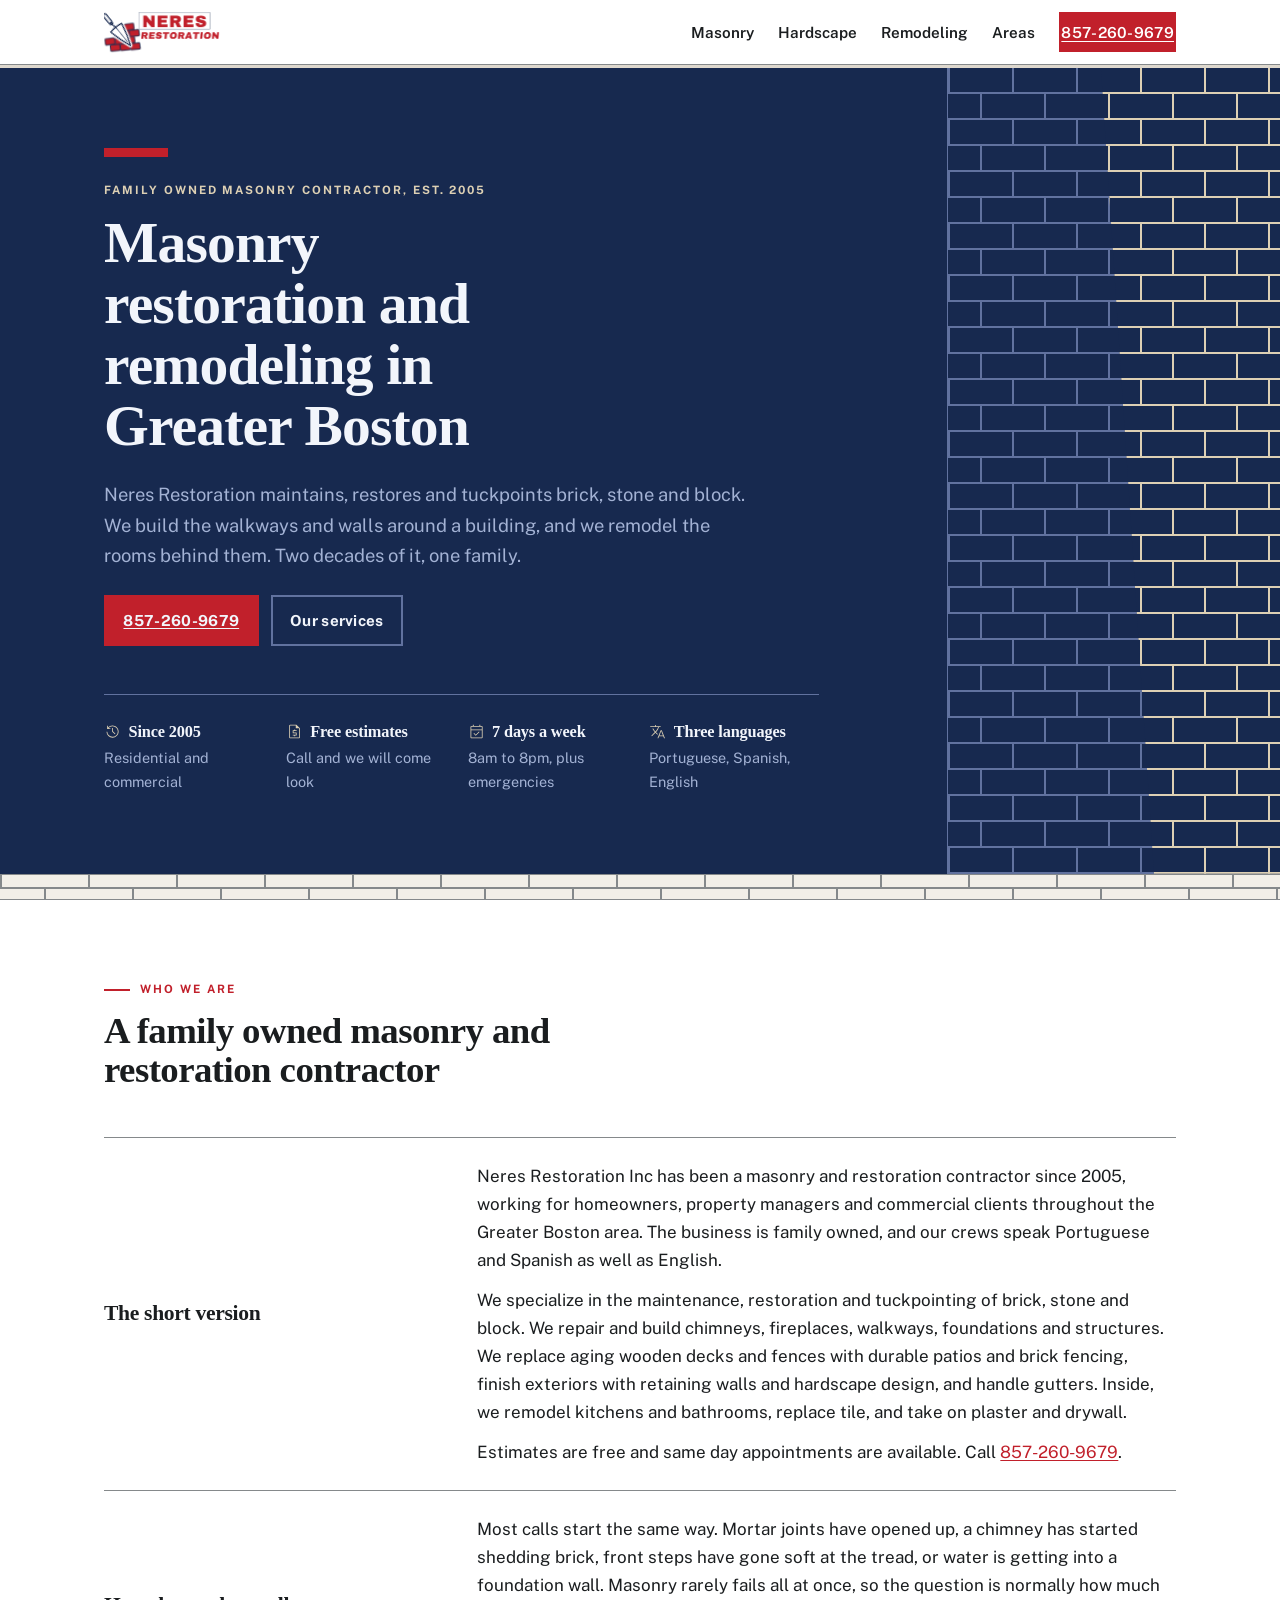
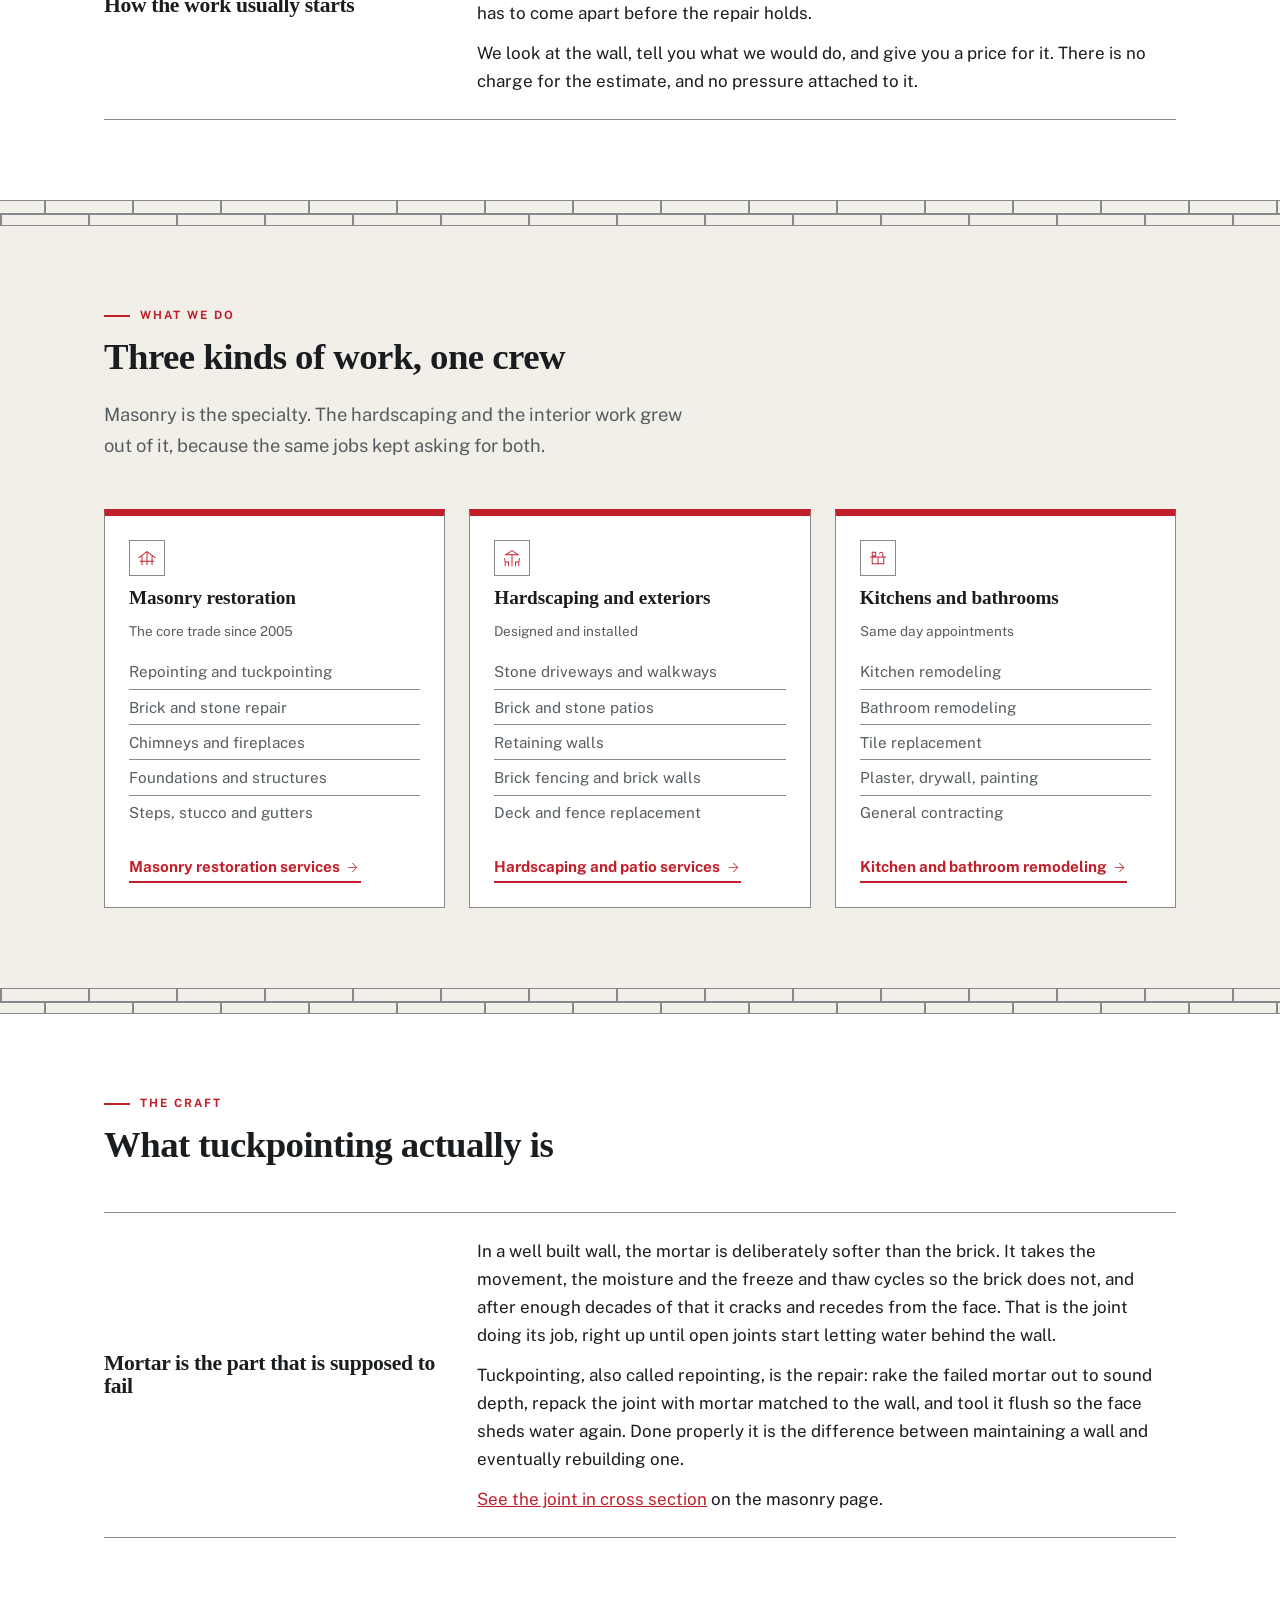
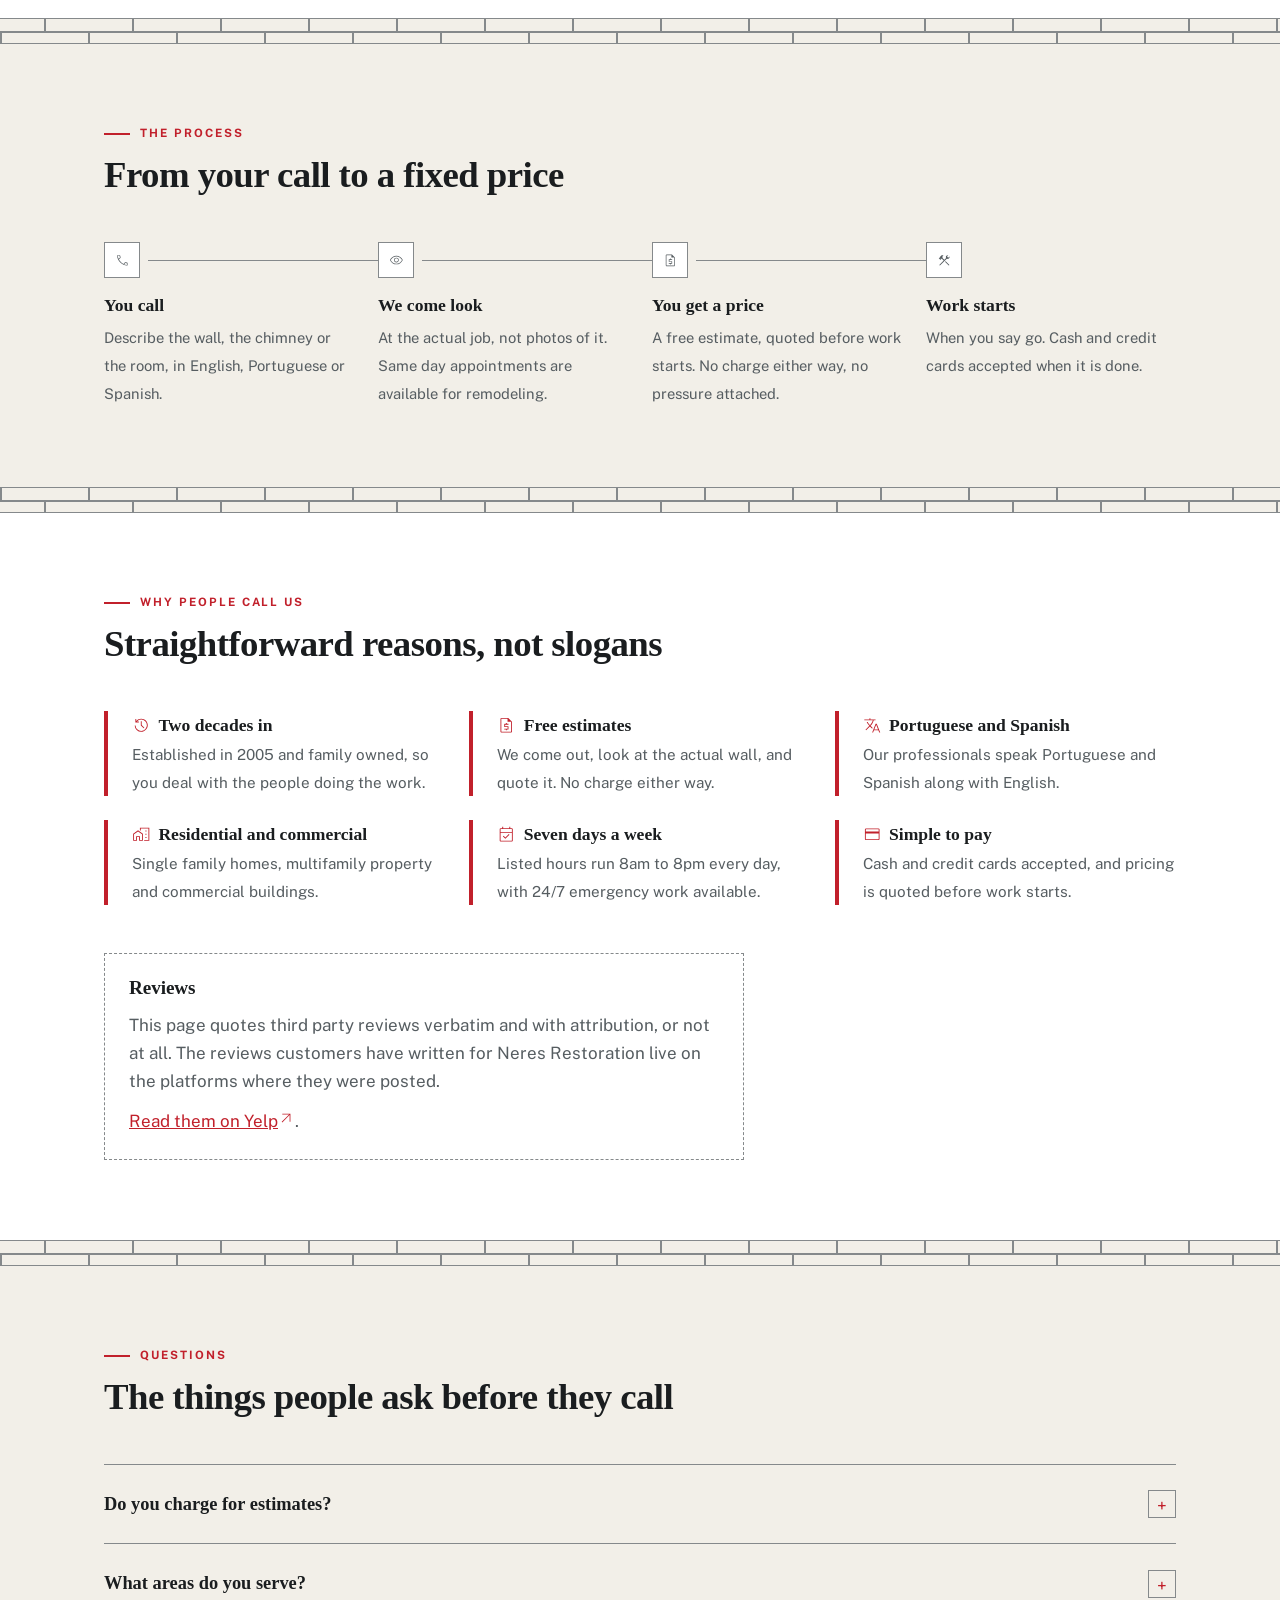
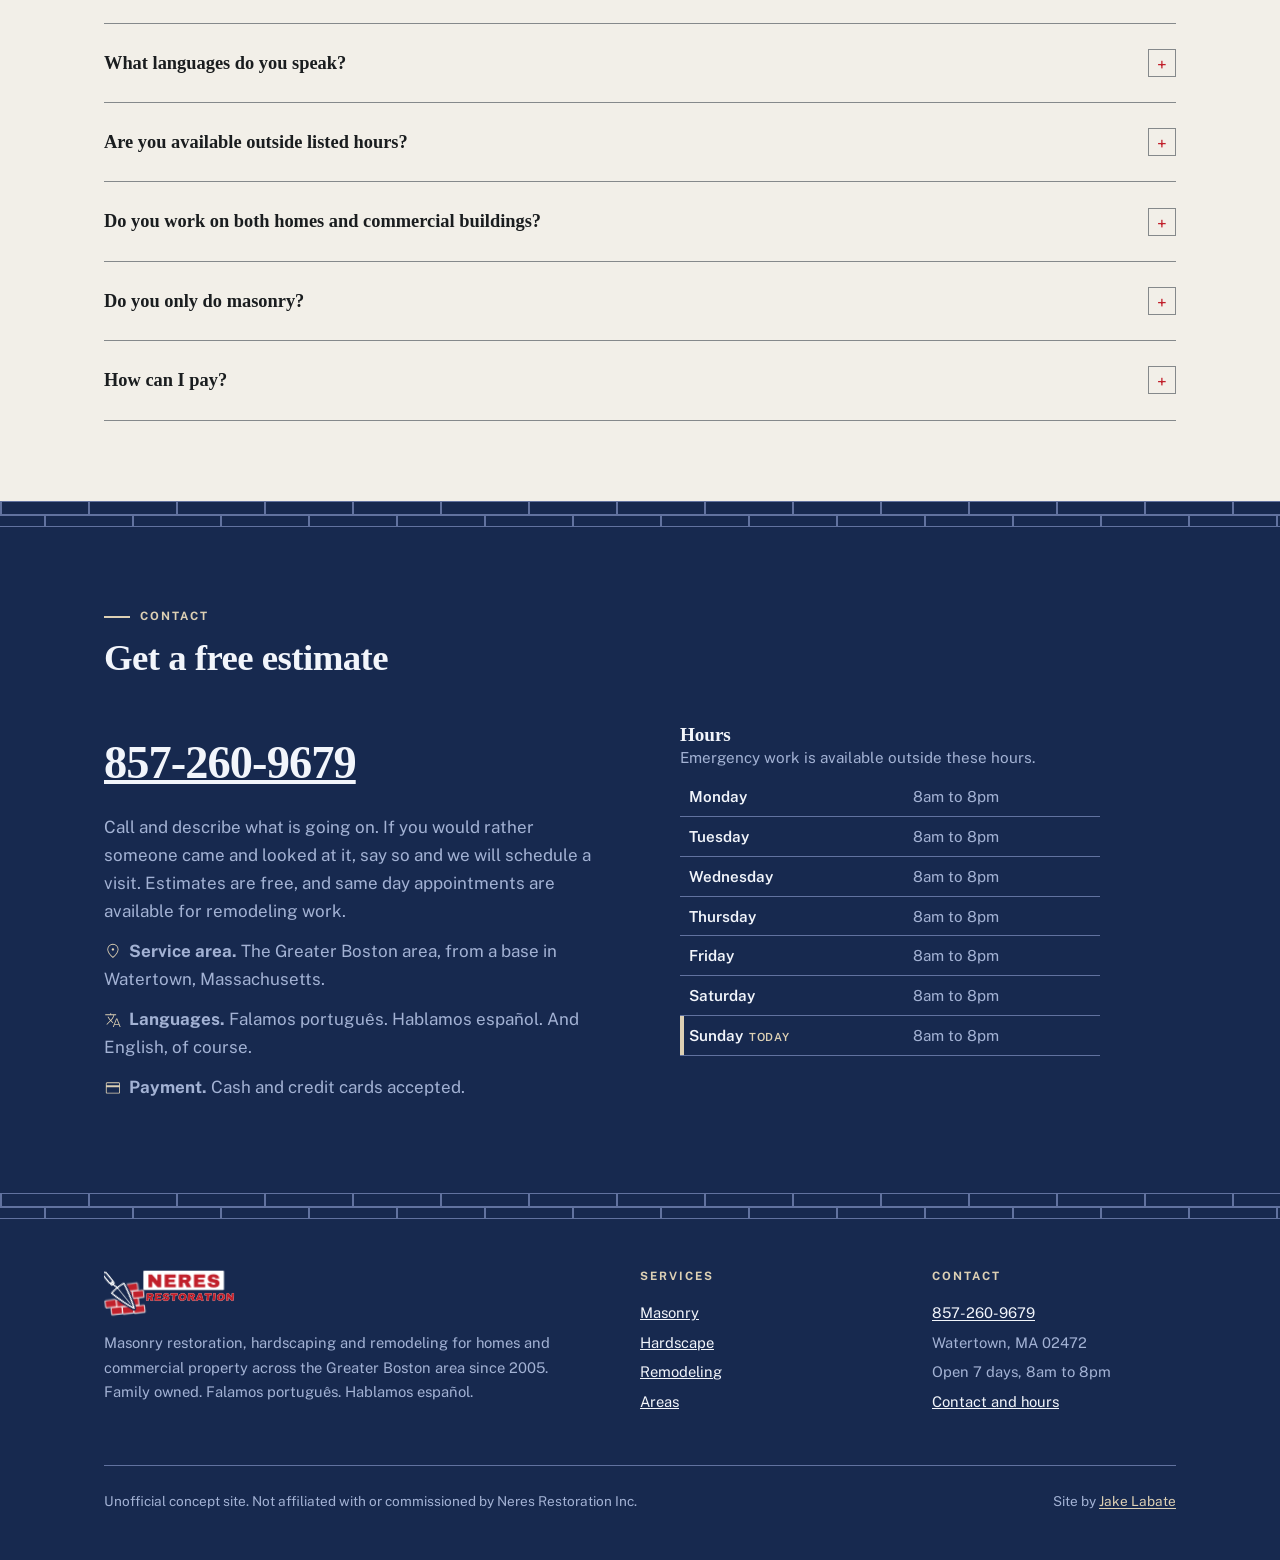
==== commit 25b4de4c: "Publish index.html" ====
--- a/index.html
+++ b/index.html
@@ -656,7 +656,7 @@
 <header class="site-nav" data-nav>
   <div class="wrap row">
     <a class="brand" href="index.html" aria-label="Neres Restoration home">
-      <svg xmlns="http://www.w3.org/2000/svg" viewBox="0 0 1150 420" role="img" aria-label="Neres Restoration"><g transform="translate(-8,28) scale(1.1) rotate(-4 170 180)"><mask id="tc17294f"><rect x="-40" y="-40" width="420" height="440" fill="#fff"/><g fill="#000" stroke="#000" stroke-width="34" stroke-linejoin="round" stroke-linecap="round"><path d="M84 108 L190 148 L206 306 Q152 262 108 210 Q80 156 84 108 Z"/><rect x="18" y="30" width="92" height="26" rx="13" transform="rotate(40 64 43)"/><g fill="none" stroke-width="40"><path d="M96 96 Q112 108 116 128" fill="none"/></g></g></mask><g mask="url(#tc17294f)"><g fill="var(--slate)" stroke="var(--slate)" stroke-width="13" stroke-linejoin="round"><rect x="222" y="268" width="74" height="46" rx="3" transform="rotate(-3 259.0 291.0)"/><rect x="139" y="268" width="74" height="46" rx="3" transform="rotate(-3 176.0 291.0)"/><rect x="56" y="268" width="74" height="46" rx="3" transform="rotate(-3 93.0 291.0)"/><rect x="182" y="213" width="74" height="46" rx="3" transform="rotate(-3 219.0 236.0)"/><rect x="99" y="213" width="74" height="46" rx="3" transform="rotate(-3 136.0 236.0)"/><rect x="16" y="213" width="74" height="46" rx="3" transform="rotate(-3 53.0 236.0)"/><rect x="222" y="158" width="74" height="46" rx="3" transform="rotate(-3 259.0 181.0)"/><rect x="139" y="158" width="74" height="46" rx="3" transform="rotate(-3 176.0 181.0)"/><rect x="182" y="103" width="74" height="46" rx="3" transform="rotate(-3 219.0 126.0)"/></g><g fill="var(--brand)"><rect x="222" y="268" width="74" height="46" rx="3" transform="rotate(-3 259.0 291.0)"/><rect x="139" y="268" width="74" height="46" rx="3" transform="rotate(-3 176.0 291.0)"/><rect x="56" y="268" width="74" height="46" rx="3" transform="rotate(-3 93.0 291.0)"/><rect x="182" y="213" width="74" height="46" rx="3" transform="rotate(-3 219.0 236.0)"/><rect x="99" y="213" width="74" height="46" rx="3" transform="rotate(-3 136.0 236.0)"/><rect x="16" y="213" width="74" height="46" rx="3" transform="rotate(-3 53.0 236.0)"/><rect x="222" y="158" width="74" height="46" rx="3" transform="rotate(-3 259.0 181.0)"/><rect x="139" y="158" width="74" height="46" rx="3" transform="rotate(-3 176.0 181.0)"/><rect x="182" y="103" width="74" height="46" rx="3" transform="rotate(-3 219.0 126.0)"/></g></g><g fill="none" stroke="var(--slate)" stroke-width="10" stroke-linejoin="round" stroke-linecap="round"><path d="M84 108 L190 148 L206 306 Q152 262 108 210 Q80 156 84 108 Z"/><rect x="18" y="30" width="92" height="26" rx="13" transform="rotate(40 64 43)"/><path d="M96 96 Q112 108 116 128" fill="none"/><g stroke-width="5"><path d="M112 140 L192 282" fill="none"/></g></g></g><rect x="318" y="30" width="651" height="156" rx="6" fill="var(--paper)" stroke="var(--slate)" stroke-width="3"/><g transform="translate(348,164.0)"><g fill="var(--brand)"><path transform="translate(0.0,0) scale(0.15000,-0.15000)" d="M566 0 277 334V0H74V688H267L556 349V688H759V0Z"/><path transform="translate(130.9,0) scale(0.15000,-0.15000)" d="M74 688H669V523H295V428H615V270H295V165H676V0H74Z"/><path transform="translate(245.2,0) scale(0.15000,-0.15000)" d="M594 288 747 0H499L377 251H295V0H74V688H495Q569 688 621.5 659.5Q674 631 700.5 582.5Q727 534 727 477Q727 414 693.0 363.0Q659 312 594 288ZM440 531H295V404H440Q466 404 484.0 422.5Q502 441 502 468Q502 495 484.0 513.0Q466 531 440 531Z"/><path transform="translate(367.9,0) scale(0.15000,-0.15000)" d="M74 688H669V523H295V428H615V270H295V165H676V0H74Z"/><path transform="translate(482.2,0) scale(0.15000,-0.15000)" d="M667 488V476H460V480Q460 510 438.0 530.0Q416 550 371 550Q327 550 303.5 537.0Q280 524 280 505Q280 478 312.0 465.0Q344 452 415 438Q498 421 551.5 402.5Q605 384 645.0 342.0Q685 300 686 228Q686 106 603.5 47.0Q521 -12 383 -12Q222 -12 132.5 42.0Q43 96 43 233H252Q252 181 279.0 163.5Q306 146 363 146Q405 146 432.5 155.0Q460 164 460 192Q460 217 429.5 229.5Q399 242 330 256Q246 274 191.0 293.5Q136 313 95.0 358.0Q54 403 54 480Q54 593 141.5 646.5Q229 700 363 700Q495 700 580.0 646.5Q665 593 667 488Z"/></g></g><g transform="translate(334,272.0)"><g transform=" skewX(-5)"><g fill="var(--brand)"><path transform="translate(0.0,0) scale(0.08600,-0.08600)" d="M594 288 747 0H499L377 251H295V0H74V688H495Q569 688 621.5 659.5Q674 631 700.5 582.5Q727 534 727 477Q727 414 693.0 363.0Q659 312 594 288ZM440 531H295V404H440Q466 404 484.0 422.5Q502 441 502 468Q502 495 484.0 513.0Q466 531 440 531Z"/><path transform="translate(68.9,0) scale(0.08600,-0.08600)" d="M74 688H669V523H295V428H615V270H295V165H676V0H74Z"/><path transform="translate(133.0,0) scale(0.08600,-0.08600)" d="M667 488V476H460V480Q460 510 438.0 530.0Q416 550 371 550Q327 550 303.5 537.0Q280 524 280 505Q280 478 312.0 465.0Q344 452 415 438Q498 421 551.5 402.5Q605 384 645.0 342.0Q685 300 686 228Q686 106 603.5 47.0Q521 -12 383 -12Q222 -12 132.5 42.0Q43 96 43 233H252Q252 181 279.0 163.5Q306 146 363 146Q405 146 432.5 155.0Q460 164 460 192Q460 217 429.5 229.5Q399 242 330 256Q246 274 191.0 293.5Q136 313 95.0 358.0Q54 403 54 480Q54 593 141.5 646.5Q229 700 363 700Q495 700 580.0 646.5Q665 593 667 488Z"/><path transform="translate(197.1,0) scale(0.08600,-0.08600)" d="M470 512V0H249V512H23V688H695V512Z"/><path transform="translate(261.2,0) scale(0.08600,-0.08600)" d="M788 344Q788 170 691.0 79.0Q594 -12 416 -12Q238 -12 141.5 78.5Q45 169 45 344Q45 519 141.5 609.5Q238 700 416 700Q594 700 691.0 609.0Q788 518 788 344ZM271 376V312Q271 239 308.0 196.0Q345 153 416 153Q487 153 524.5 196.0Q562 239 562 312V376Q562 449 524.5 492.0Q487 535 416 535Q345 535 308.0 492.0Q271 449 271 376Z"/><path transform="translate(334.8,0) scale(0.08600,-0.08600)" d="M594 288 747 0H499L377 251H295V0H74V688H495Q569 688 621.5 659.5Q674 631 700.5 582.5Q727 534 727 477Q727 414 693.0 363.0Q659 312 594 288ZM440 531H295V404H440Q466 404 484.0 422.5Q502 441 502 468Q502 495 484.0 513.0Q466 531 440 531Z"/><path transform="translate(403.7,0) scale(0.08600,-0.08600)" d="M535 0 506 97H265L236 0H10L261 688H518L769 0ZM311 251H460L388 496H384Z"/><path transform="translate(472.6,0) scale(0.08600,-0.08600)" d="M470 512V0H249V512H23V688H695V512Z"/><path transform="translate(536.7,0) scale(0.08600,-0.08600)" d="M84 0V688H305V0Z"/><path transform="translate(572.2,0) scale(0.08600,-0.08600)" d="M788 344Q788 170 691.0 79.0Q594 -12 416 -12Q238 -12 141.5 78.5Q45 169 45 344Q45 519 141.5 609.5Q238 700 416 700Q594 700 691.0 609.0Q788 518 788 344ZM271 376V312Q271 239 308.0 196.0Q345 153 416 153Q487 153 524.5 196.0Q562 239 562 312V376Q562 449 524.5 492.0Q487 535 416 535Q345 535 308.0 492.0Q271 449 271 376Z"/><path transform="translate(645.8,0) scale(0.08600,-0.08600)" d="M566 0 277 334V0H74V688H267L556 349V688H759V0Z"/></g></g></g></svg>
+      <svg xmlns="http://www.w3.org/2000/svg" viewBox="0 0 1150 420" role="img" aria-label="Neres Restoration"><g transform="translate(-8,28) scale(1.1) rotate(-4 170 180)"><mask id="tc17294f"><rect x="-40" y="-40" width="420" height="440" fill="#fff"/><g transform="translate(112,126) rotate(-35)" fill="#000" stroke="#000" stroke-width="32" stroke-linejoin="round" stroke-linecap="round"><path d="M-58 0 Q0 -12 58 0 Q36 106 0 190 Q-36 106 -58 0 Z"/><rect x="-21" y="-60" width="24" height="15" rx="6"/><rect x="-23.5" y="-152" width="29" height="95" rx="14.5"/><path d="M0 2 C0 -18 -9 -26 -9 -46" fill="none" stroke-width="46"/></g></mask><g mask="url(#tc17294f)"><g fill="var(--slate)" stroke="var(--slate)" stroke-width="13" stroke-linejoin="round"><rect x="222" y="268" width="74" height="46" rx="3" transform="rotate(-3 259.0 291.0)"/><rect x="139" y="268" width="74" height="46" rx="3" transform="rotate(-3 176.0 291.0)"/><rect x="56" y="268" width="74" height="46" rx="3" transform="rotate(-3 93.0 291.0)"/><rect x="182" y="213" width="74" height="46" rx="3" transform="rotate(-3 219.0 236.0)"/><rect x="99" y="213" width="74" height="46" rx="3" transform="rotate(-3 136.0 236.0)"/><rect x="16" y="213" width="74" height="46" rx="3" transform="rotate(-3 53.0 236.0)"/><rect x="222" y="158" width="74" height="46" rx="3" transform="rotate(-3 259.0 181.0)"/><rect x="139" y="158" width="74" height="46" rx="3" transform="rotate(-3 176.0 181.0)"/><rect x="182" y="103" width="74" height="46" rx="3" transform="rotate(-3 219.0 126.0)"/></g><g fill="var(--brand)"><rect x="222" y="268" width="74" height="46" rx="3" transform="rotate(-3 259.0 291.0)"/><rect x="139" y="268" width="74" height="46" rx="3" transform="rotate(-3 176.0 291.0)"/><rect x="56" y="268" width="74" height="46" rx="3" transform="rotate(-3 93.0 291.0)"/><rect x="182" y="213" width="74" height="46" rx="3" transform="rotate(-3 219.0 236.0)"/><rect x="99" y="213" width="74" height="46" rx="3" transform="rotate(-3 136.0 236.0)"/><rect x="16" y="213" width="74" height="46" rx="3" transform="rotate(-3 53.0 236.0)"/><rect x="222" y="158" width="74" height="46" rx="3" transform="rotate(-3 259.0 181.0)"/><rect x="139" y="158" width="74" height="46" rx="3" transform="rotate(-3 176.0 181.0)"/><rect x="182" y="103" width="74" height="46" rx="3" transform="rotate(-3 219.0 126.0)"/></g></g><g transform="translate(112,126) rotate(-35)" fill="none" stroke="var(--slate)" stroke-width="10" stroke-linejoin="round" stroke-linecap="round"><path d="M-58 0 Q0 -12 58 0 Q36 106 0 190 Q-36 106 -58 0 Z"/><path d="M0 2 C0 -18 -9 -26 -9 -46"/><rect x="-21" y="-60" width="24" height="15" rx="6"/><rect x="-23.5" y="-152" width="29" height="95" rx="14.5"/><path d="M0 10 L0 146" stroke-width="5"/></g></g><rect x="318" y="30" width="651" height="156" rx="6" fill="var(--paper)" stroke="var(--slate)" stroke-width="3"/><g transform="translate(348,164.0)"><g fill="var(--brand)"><path transform="translate(0.0,0) scale(0.15000,-0.15000)" d="M566 0 277 334V0H74V688H267L556 349V688H759V0Z"/><path transform="translate(130.9,0) scale(0.15000,-0.15000)" d="M74 688H669V523H295V428H615V270H295V165H676V0H74Z"/><path transform="translate(245.2,0) scale(0.15000,-0.15000)" d="M594 288 747 0H499L377 251H295V0H74V688H495Q569 688 621.5 659.5Q674 631 700.5 582.5Q727 534 727 477Q727 414 693.0 363.0Q659 312 594 288ZM440 531H295V404H440Q466 404 484.0 422.5Q502 441 502 468Q502 495 484.0 513.0Q466 531 440 531Z"/><path transform="translate(367.9,0) scale(0.15000,-0.15000)" d="M74 688H669V523H295V428H615V270H295V165H676V0H74Z"/><path transform="translate(482.2,0) scale(0.15000,-0.15000)" d="M667 488V476H460V480Q460 510 438.0 530.0Q416 550 371 550Q327 550 303.5 537.0Q280 524 280 505Q280 478 312.0 465.0Q344 452 415 438Q498 421 551.5 402.5Q605 384 645.0 342.0Q685 300 686 228Q686 106 603.5 47.0Q521 -12 383 -12Q222 -12 132.5 42.0Q43 96 43 233H252Q252 181 279.0 163.5Q306 146 363 146Q405 146 432.5 155.0Q460 164 460 192Q460 217 429.5 229.5Q399 242 330 256Q246 274 191.0 293.5Q136 313 95.0 358.0Q54 403 54 480Q54 593 141.5 646.5Q229 700 363 700Q495 700 580.0 646.5Q665 593 667 488Z"/></g></g><g transform="translate(334,272.0)"><g transform=" skewX(-5)"><g fill="var(--brand)"><path transform="translate(0.0,0) scale(0.08600,-0.08600)" d="M594 288 747 0H499L377 251H295V0H74V688H495Q569 688 621.5 659.5Q674 631 700.5 582.5Q727 534 727 477Q727 414 693.0 363.0Q659 312 594 288ZM440 531H295V404H440Q466 404 484.0 422.5Q502 441 502 468Q502 495 484.0 513.0Q466 531 440 531Z"/><path transform="translate(68.9,0) scale(0.08600,-0.08600)" d="M74 688H669V523H295V428H615V270H295V165H676V0H74Z"/><path transform="translate(133.0,0) scale(0.08600,-0.08600)" d="M667 488V476H460V480Q460 510 438.0 530.0Q416 550 371 550Q327 550 303.5 537.0Q280 524 280 505Q280 478 312.0 465.0Q344 452 415 438Q498 421 551.5 402.5Q605 384 645.0 342.0Q685 300 686 228Q686 106 603.5 47.0Q521 -12 383 -12Q222 -12 132.5 42.0Q43 96 43 233H252Q252 181 279.0 163.5Q306 146 363 146Q405 146 432.5 155.0Q460 164 460 192Q460 217 429.5 229.5Q399 242 330 256Q246 274 191.0 293.5Q136 313 95.0 358.0Q54 403 54 480Q54 593 141.5 646.5Q229 700 363 700Q495 700 580.0 646.5Q665 593 667 488Z"/><path transform="translate(197.1,0) scale(0.08600,-0.08600)" d="M470 512V0H249V512H23V688H695V512Z"/><path transform="translate(261.2,0) scale(0.08600,-0.08600)" d="M788 344Q788 170 691.0 79.0Q594 -12 416 -12Q238 -12 141.5 78.5Q45 169 45 344Q45 519 141.5 609.5Q238 700 416 700Q594 700 691.0 609.0Q788 518 788 344ZM271 376V312Q271 239 308.0 196.0Q345 153 416 153Q487 153 524.5 196.0Q562 239 562 312V376Q562 449 524.5 492.0Q487 535 416 535Q345 535 308.0 492.0Q271 449 271 376Z"/><path transform="translate(334.8,0) scale(0.08600,-0.08600)" d="M594 288 747 0H499L377 251H295V0H74V688H495Q569 688 621.5 659.5Q674 631 700.5 582.5Q727 534 727 477Q727 414 693.0 363.0Q659 312 594 288ZM440 531H295V404H440Q466 404 484.0 422.5Q502 441 502 468Q502 495 484.0 513.0Q466 531 440 531Z"/><path transform="translate(403.7,0) scale(0.08600,-0.08600)" d="M535 0 506 97H265L236 0H10L261 688H518L769 0ZM311 251H460L388 496H384Z"/><path transform="translate(472.6,0) scale(0.08600,-0.08600)" d="M470 512V0H249V512H23V688H695V512Z"/><path transform="translate(536.7,0) scale(0.08600,-0.08600)" d="M84 0V688H305V0Z"/><path transform="translate(572.2,0) scale(0.08600,-0.08600)" d="M788 344Q788 170 691.0 79.0Q594 -12 416 -12Q238 -12 141.5 78.5Q45 169 45 344Q45 519 141.5 609.5Q238 700 416 700Q594 700 691.0 609.0Q788 518 788 344ZM271 376V312Q271 239 308.0 196.0Q345 153 416 153Q487 153 524.5 196.0Q562 239 562 312V376Q562 449 524.5 492.0Q487 535 416 535Q345 535 308.0 492.0Q271 449 271 376Z"/><path transform="translate(645.8,0) scale(0.08600,-0.08600)" d="M566 0 277 334V0H74V688H267L556 349V688H759V0Z"/></g></g></g></svg>
     </a>
     <button class="burger" data-menu-toggle aria-expanded="false" aria-controls="menu"
             aria-label="Menu"><span></span><span></span><span></span></button>
@@ -915,7 +915,7 @@
   <div class="wrap">
     <div class="cols">
       <div>
-        <div class="brand f-lockup"><svg xmlns="http://www.w3.org/2000/svg" viewBox="0 0 1150 420" role="img" aria-label="Neres Restoration"><g transform="translate(-8,28) scale(1.1) rotate(-4 170 180)"><mask id="tcffffff"><rect x="-40" y="-40" width="420" height="440" fill="#fff"/><g fill="#000" stroke="#000" stroke-width="34" stroke-linejoin="round" stroke-linecap="round"><path d="M84 108 L190 148 L206 306 Q152 262 108 210 Q80 156 84 108 Z"/><rect x="18" y="30" width="92" height="26" rx="13" transform="rotate(40 64 43)"/><g fill="none" stroke-width="40"><path d="M96 96 Q112 108 116 128" fill="none"/></g></g></mask><g mask="url(#tcffffff)"><g fill="var(--paper)" stroke="var(--paper)" stroke-width="13" stroke-linejoin="round"><rect x="222" y="268" width="74" height="46" rx="3" transform="rotate(-3 259.0 291.0)"/><rect x="139" y="268" width="74" height="46" rx="3" transform="rotate(-3 176.0 291.0)"/><rect x="56" y="268" width="74" height="46" rx="3" transform="rotate(-3 93.0 291.0)"/><rect x="182" y="213" width="74" height="46" rx="3" transform="rotate(-3 219.0 236.0)"/><rect x="99" y="213" width="74" height="46" rx="3" transform="rotate(-3 136.0 236.0)"/><rect x="16" y="213" width="74" height="46" rx="3" transform="rotate(-3 53.0 236.0)"/><rect x="222" y="158" width="74" height="46" rx="3" transform="rotate(-3 259.0 181.0)"/><rect x="139" y="158" width="74" height="46" rx="3" transform="rotate(-3 176.0 181.0)"/><rect x="182" y="103" width="74" height="46" rx="3" transform="rotate(-3 219.0 126.0)"/></g><g fill="var(--brand)"><rect x="222" y="268" width="74" height="46" rx="3" transform="rotate(-3 259.0 291.0)"/><rect x="139" y="268" width="74" height="46" rx="3" transform="rotate(-3 176.0 291.0)"/><rect x="56" y="268" width="74" height="46" rx="3" transform="rotate(-3 93.0 291.0)"/><rect x="182" y="213" width="74" height="46" rx="3" transform="rotate(-3 219.0 236.0)"/><rect x="99" y="213" width="74" height="46" rx="3" transform="rotate(-3 136.0 236.0)"/><rect x="16" y="213" width="74" height="46" rx="3" transform="rotate(-3 53.0 236.0)"/><rect x="222" y="158" width="74" height="46" rx="3" transform="rotate(-3 259.0 181.0)"/><rect x="139" y="158" width="74" height="46" rx="3" transform="rotate(-3 176.0 181.0)"/><rect x="182" y="103" width="74" height="46" rx="3" transform="rotate(-3 219.0 126.0)"/></g></g><g fill="none" stroke="var(--paper)" stroke-width="10" stroke-linejoin="round" stroke-linecap="round"><path d="M84 108 L190 148 L206 306 Q152 262 108 210 Q80 156 84 108 Z"/><rect x="18" y="30" width="92" height="26" rx="13" transform="rotate(40 64 43)"/><path d="M96 96 Q112 108 116 128" fill="none"/><g stroke-width="5"><path d="M112 140 L192 282" fill="none"/></g></g></g><rect x="318" y="30" width="651" height="156" rx="6" fill="var(--paper)"/><g transform="translate(348,164.0)"><g fill="var(--brand)"><path transform="translate(0.0,0) scale(0.15000,-0.15000)" d="M566 0 277 334V0H74V688H267L556 349V688H759V0Z"/><path transform="translate(130.9,0) scale(0.15000,-0.15000)" d="M74 688H669V523H295V428H615V270H295V165H676V0H74Z"/><path transform="translate(245.2,0) scale(0.15000,-0.15000)" d="M594 288 747 0H499L377 251H295V0H74V688H495Q569 688 621.5 659.5Q674 631 700.5 582.5Q727 534 727 477Q727 414 693.0 363.0Q659 312 594 288ZM440 531H295V404H440Q466 404 484.0 422.5Q502 441 502 468Q502 495 484.0 513.0Q466 531 440 531Z"/><path transform="translate(367.9,0) scale(0.15000,-0.15000)" d="M74 688H669V523H295V428H615V270H295V165H676V0H74Z"/><path transform="translate(482.2,0) scale(0.15000,-0.15000)" d="M667 488V476H460V480Q460 510 438.0 530.0Q416 550 371 550Q327 550 303.5 537.0Q280 524 280 505Q280 478 312.0 465.0Q344 452 415 438Q498 421 551.5 402.5Q605 384 645.0 342.0Q685 300 686 228Q686 106 603.5 47.0Q521 -12 383 -12Q222 -12 132.5 42.0Q43 96 43 233H252Q252 181 279.0 163.5Q306 146 363 146Q405 146 432.5 155.0Q460 164 460 192Q460 217 429.5 229.5Q399 242 330 256Q246 274 191.0 293.5Q136 313 95.0 358.0Q54 403 54 480Q54 593 141.5 646.5Q229 700 363 700Q495 700 580.0 646.5Q665 593 667 488Z"/></g></g><g transform="translate(334,272.0)"><g transform=" skewX(-5)"><g fill="var(--paper)" stroke="var(--paper)" stroke-width="10" stroke-linejoin="round"><path transform="translate(0.0,0) scale(0.08600,-0.08600)" d="M594 288 747 0H499L377 251H295V0H74V688H495Q569 688 621.5 659.5Q674 631 700.5 582.5Q727 534 727 477Q727 414 693.0 363.0Q659 312 594 288ZM440 531H295V404H440Q466 404 484.0 422.5Q502 441 502 468Q502 495 484.0 513.0Q466 531 440 531Z"/><path transform="translate(68.9,0) scale(0.08600,-0.08600)" d="M74 688H669V523H295V428H615V270H295V165H676V0H74Z"/><path transform="translate(133.0,0) scale(0.08600,-0.08600)" d="M667 488V476H460V480Q460 510 438.0 530.0Q416 550 371 550Q327 550 303.5 537.0Q280 524 280 505Q280 478 312.0 465.0Q344 452 415 438Q498 421 551.5 402.5Q605 384 645.0 342.0Q685 300 686 228Q686 106 603.5 47.0Q521 -12 383 -12Q222 -12 132.5 42.0Q43 96 43 233H252Q252 181 279.0 163.5Q306 146 363 146Q405 146 432.5 155.0Q460 164 460 192Q460 217 429.5 229.5Q399 242 330 256Q246 274 191.0 293.5Q136 313 95.0 358.0Q54 403 54 480Q54 593 141.5 646.5Q229 700 363 700Q495 700 580.0 646.5Q665 593 667 488Z"/><path transform="translate(197.1,0) scale(0.08600,-0.08600)" d="M470 512V0H249V512H23V688H695V512Z"/><path transform="translate(261.2,0) scale(0.08600,-0.08600)" d="M788 344Q788 170 691.0 79.0Q594 -12 416 -12Q238 -12 141.5 78.5Q45 169 45 344Q45 519 141.5 609.5Q238 700 416 700Q594 700 691.0 609.0Q788 518 788 344ZM271 376V312Q271 239 308.0 196.0Q345 153 416 153Q487 153 524.5 196.0Q562 239 562 312V376Q562 449 524.5 492.0Q487 535 416 535Q345 535 308.0 492.0Q271 449 271 376Z"/><path transform="translate(334.8,0) scale(0.08600,-0.08600)" d="M594 288 747 0H499L377 251H295V0H74V688H495Q569 688 621.5 659.5Q674 631 700.5 582.5Q727 534 727 477Q727 414 693.0 363.0Q659 312 594 288ZM440 531H295V404H440Q466 404 484.0 422.5Q502 441 502 468Q502 495 484.0 513.0Q466 531 440 531Z"/><path transform="translate(403.7,0) scale(0.08600,-0.08600)" d="M535 0 506 97H265L236 0H10L261 688H518L769 0ZM311 251H460L388 496H384Z"/><path transform="translate(472.6,0) scale(0.08600,-0.08600)" d="M470 512V0H249V512H23V688H695V512Z"/><path transform="translate(536.7,0) scale(0.08600,-0.08600)" d="M84 0V688H305V0Z"/><path transform="translate(572.2,0) scale(0.08600,-0.08600)" d="M788 344Q788 170 691.0 79.0Q594 -12 416 -12Q238 -12 141.5 78.5Q45 169 45 344Q45 519 141.5 609.5Q238 700 416 700Q594 700 691.0 609.0Q788 518 788 344ZM271 376V312Q271 239 308.0 196.0Q345 153 416 153Q487 153 524.5 196.0Q562 239 562 312V376Q562 449 524.5 492.0Q487 535 416 535Q345 535 308.0 492.0Q271 449 271 376Z"/><path transform="translate(645.8,0) scale(0.08600,-0.08600)" d="M566 0 277 334V0H74V688H267L556 349V688H759V0Z"/></g><g fill="var(--brand)"><path transform="translate(0.0,0) scale(0.08600,-0.08600)" d="M594 288 747 0H499L377 251H295V0H74V688H495Q569 688 621.5 659.5Q674 631 700.5 582.5Q727 534 727 477Q727 414 693.0 363.0Q659 312 594 288ZM440 531H295V404H440Q466 404 484.0 422.5Q502 441 502 468Q502 495 484.0 513.0Q466 531 440 531Z"/><path transform="translate(68.9,0) scale(0.08600,-0.08600)" d="M74 688H669V523H295V428H615V270H295V165H676V0H74Z"/><path transform="translate(133.0,0) scale(0.08600,-0.08600)" d="M667 488V476H460V480Q460 510 438.0 530.0Q416 550 371 550Q327 550 303.5 537.0Q280 524 280 505Q280 478 312.0 465.0Q344 452 415 438Q498 421 551.5 402.5Q605 384 645.0 342.0Q685 300 686 228Q686 106 603.5 47.0Q521 -12 383 -12Q222 -12 132.5 42.0Q43 96 43 233H252Q252 181 279.0 163.5Q306 146 363 146Q405 146 432.5 155.0Q460 164 460 192Q460 217 429.5 229.5Q399 242 330 256Q246 274 191.0 293.5Q136 313 95.0 358.0Q54 403 54 480Q54 593 141.5 646.5Q229 700 363 700Q495 700 580.0 646.5Q665 593 667 488Z"/><path transform="translate(197.1,0) scale(0.08600,-0.08600)" d="M470 512V0H249V512H23V688H695V512Z"/><path transform="translate(261.2,0) scale(0.08600,-0.08600)" d="M788 344Q788 170 691.0 79.0Q594 -12 416 -12Q238 -12 141.5 78.5Q45 169 45 344Q45 519 141.5 609.5Q238 700 416 700Q594 700 691.0 609.0Q788 518 788 344ZM271 376V312Q271 239 308.0 196.0Q345 153 416 153Q487 153 524.5 196.0Q562 239 562 312V376Q562 449 524.5 492.0Q487 535 416 535Q345 535 308.0 492.0Q271 449 271 376Z"/><path transform="translate(334.8,0) scale(0.08600,-0.08600)" d="M594 288 747 0H499L377 251H295V0H74V688H495Q569 688 621.5 659.5Q674 631 700.5 582.5Q727 534 727 477Q727 414 693.0 363.0Q659 312 594 288ZM440 531H295V404H440Q466 404 484.0 422.5Q502 441 502 468Q502 495 484.0 513.0Q466 531 440 531Z"/><path transform="translate(403.7,0) scale(0.08600,-0.08600)" d="M535 0 506 97H265L236 0H10L261 688H518L769 0ZM311 251H460L388 496H384Z"/><path transform="translate(472.6,0) scale(0.08600,-0.08600)" d="M470 512V0H249V512H23V688H695V512Z"/><path transform="translate(536.7,0) scale(0.08600,-0.08600)" d="M84 0V688H305V0Z"/><path transform="translate(572.2,0) scale(0.08600,-0.08600)" d="M788 344Q788 170 691.0 79.0Q594 -12 416 -12Q238 -12 141.5 78.5Q45 169 45 344Q45 519 141.5 609.5Q238 700 416 700Q594 700 691.0 609.0Q788 518 788 344ZM271 376V312Q271 239 308.0 196.0Q345 153 416 153Q487 153 524.5 196.0Q562 239 562 312V376Q562 449 524.5 492.0Q487 535 416 535Q345 535 308.0 492.0Q271 449 271 376Z"/><path transform="translate(645.8,0) scale(0.08600,-0.08600)" d="M566 0 277 334V0H74V688H267L556 349V688H759V0Z"/></g></g></g></svg></div>
+        <div class="brand f-lockup"><svg xmlns="http://www.w3.org/2000/svg" viewBox="0 0 1150 420" role="img" aria-label="Neres Restoration"><g transform="translate(-8,28) scale(1.1) rotate(-4 170 180)"><mask id="tcffffff"><rect x="-40" y="-40" width="420" height="440" fill="#fff"/><g transform="translate(112,126) rotate(-35)" fill="#000" stroke="#000" stroke-width="32" stroke-linejoin="round" stroke-linecap="round"><path d="M-58 0 Q0 -12 58 0 Q36 106 0 190 Q-36 106 -58 0 Z"/><rect x="-21" y="-60" width="24" height="15" rx="6"/><rect x="-23.5" y="-152" width="29" height="95" rx="14.5"/><path d="M0 2 C0 -18 -9 -26 -9 -46" fill="none" stroke-width="46"/></g></mask><g mask="url(#tcffffff)"><g fill="var(--paper)" stroke="var(--paper)" stroke-width="13" stroke-linejoin="round"><rect x="222" y="268" width="74" height="46" rx="3" transform="rotate(-3 259.0 291.0)"/><rect x="139" y="268" width="74" height="46" rx="3" transform="rotate(-3 176.0 291.0)"/><rect x="56" y="268" width="74" height="46" rx="3" transform="rotate(-3 93.0 291.0)"/><rect x="182" y="213" width="74" height="46" rx="3" transform="rotate(-3 219.0 236.0)"/><rect x="99" y="213" width="74" height="46" rx="3" transform="rotate(-3 136.0 236.0)"/><rect x="16" y="213" width="74" height="46" rx="3" transform="rotate(-3 53.0 236.0)"/><rect x="222" y="158" width="74" height="46" rx="3" transform="rotate(-3 259.0 181.0)"/><rect x="139" y="158" width="74" height="46" rx="3" transform="rotate(-3 176.0 181.0)"/><rect x="182" y="103" width="74" height="46" rx="3" transform="rotate(-3 219.0 126.0)"/></g><g fill="var(--brand)"><rect x="222" y="268" width="74" height="46" rx="3" transform="rotate(-3 259.0 291.0)"/><rect x="139" y="268" width="74" height="46" rx="3" transform="rotate(-3 176.0 291.0)"/><rect x="56" y="268" width="74" height="46" rx="3" transform="rotate(-3 93.0 291.0)"/><rect x="182" y="213" width="74" height="46" rx="3" transform="rotate(-3 219.0 236.0)"/><rect x="99" y="213" width="74" height="46" rx="3" transform="rotate(-3 136.0 236.0)"/><rect x="16" y="213" width="74" height="46" rx="3" transform="rotate(-3 53.0 236.0)"/><rect x="222" y="158" width="74" height="46" rx="3" transform="rotate(-3 259.0 181.0)"/><rect x="139" y="158" width="74" height="46" rx="3" transform="rotate(-3 176.0 181.0)"/><rect x="182" y="103" width="74" height="46" rx="3" transform="rotate(-3 219.0 126.0)"/></g></g><g transform="translate(112,126) rotate(-35)" fill="none" stroke="var(--paper)" stroke-width="10" stroke-linejoin="round" stroke-linecap="round"><path d="M-58 0 Q0 -12 58 0 Q36 106 0 190 Q-36 106 -58 0 Z"/><path d="M0 2 C0 -18 -9 -26 -9 -46"/><rect x="-21" y="-60" width="24" height="15" rx="6"/><rect x="-23.5" y="-152" width="29" height="95" rx="14.5"/><path d="M0 10 L0 146" stroke-width="5"/></g></g><rect x="318" y="30" width="651" height="156" rx="6" fill="var(--paper)"/><g transform="translate(348,164.0)"><g fill="var(--brand)"><path transform="translate(0.0,0) scale(0.15000,-0.15000)" d="M566 0 277 334V0H74V688H267L556 349V688H759V0Z"/><path transform="translate(130.9,0) scale(0.15000,-0.15000)" d="M74 688H669V523H295V428H615V270H295V165H676V0H74Z"/><path transform="translate(245.2,0) scale(0.15000,-0.15000)" d="M594 288 747 0H499L377 251H295V0H74V688H495Q569 688 621.5 659.5Q674 631 700.5 582.5Q727 534 727 477Q727 414 693.0 363.0Q659 312 594 288ZM440 531H295V404H440Q466 404 484.0 422.5Q502 441 502 468Q502 495 484.0 513.0Q466 531 440 531Z"/><path transform="translate(367.9,0) scale(0.15000,-0.15000)" d="M74 688H669V523H295V428H615V270H295V165H676V0H74Z"/><path transform="translate(482.2,0) scale(0.15000,-0.15000)" d="M667 488V476H460V480Q460 510 438.0 530.0Q416 550 371 550Q327 550 303.5 537.0Q280 524 280 505Q280 478 312.0 465.0Q344 452 415 438Q498 421 551.5 402.5Q605 384 645.0 342.0Q685 300 686 228Q686 106 603.5 47.0Q521 -12 383 -12Q222 -12 132.5 42.0Q43 96 43 233H252Q252 181 279.0 163.5Q306 146 363 146Q405 146 432.5 155.0Q460 164 460 192Q460 217 429.5 229.5Q399 242 330 256Q246 274 191.0 293.5Q136 313 95.0 358.0Q54 403 54 480Q54 593 141.5 646.5Q229 700 363 700Q495 700 580.0 646.5Q665 593 667 488Z"/></g></g><g transform="translate(334,272.0)"><g transform=" skewX(-5)"><g fill="var(--paper)" stroke="var(--paper)" stroke-width="10" stroke-linejoin="round"><path transform="translate(0.0,0) scale(0.08600,-0.08600)" d="M594 288 747 0H499L377 251H295V0H74V688H495Q569 688 621.5 659.5Q674 631 700.5 582.5Q727 534 727 477Q727 414 693.0 363.0Q659 312 594 288ZM440 531H295V404H440Q466 404 484.0 422.5Q502 441 502 468Q502 495 484.0 513.0Q466 531 440 531Z"/><path transform="translate(68.9,0) scale(0.08600,-0.08600)" d="M74 688H669V523H295V428H615V270H295V165H676V0H74Z"/><path transform="translate(133.0,0) scale(0.08600,-0.08600)" d="M667 488V476H460V480Q460 510 438.0 530.0Q416 550 371 550Q327 550 303.5 537.0Q280 524 280 505Q280 478 312.0 465.0Q344 452 415 438Q498 421 551.5 402.5Q605 384 645.0 342.0Q685 300 686 228Q686 106 603.5 47.0Q521 -12 383 -12Q222 -12 132.5 42.0Q43 96 43 233H252Q252 181 279.0 163.5Q306 146 363 146Q405 146 432.5 155.0Q460 164 460 192Q460 217 429.5 229.5Q399 242 330 256Q246 274 191.0 293.5Q136 313 95.0 358.0Q54 403 54 480Q54 593 141.5 646.5Q229 700 363 700Q495 700 580.0 646.5Q665 593 667 488Z"/><path transform="translate(197.1,0) scale(0.08600,-0.08600)" d="M470 512V0H249V512H23V688H695V512Z"/><path transform="translate(261.2,0) scale(0.08600,-0.08600)" d="M788 344Q788 170 691.0 79.0Q594 -12 416 -12Q238 -12 141.5 78.5Q45 169 45 344Q45 519 141.5 609.5Q238 700 416 700Q594 700 691.0 609.0Q788 518 788 344ZM271 376V312Q271 239 308.0 196.0Q345 153 416 153Q487 153 524.5 196.0Q562 239 562 312V376Q562 449 524.5 492.0Q487 535 416 535Q345 535 308.0 492.0Q271 449 271 376Z"/><path transform="translate(334.8,0) scale(0.08600,-0.08600)" d="M594 288 747 0H499L377 251H295V0H74V688H495Q569 688 621.5 659.5Q674 631 700.5 582.5Q727 534 727 477Q727 414 693.0 363.0Q659 312 594 288ZM440 531H295V404H440Q466 404 484.0 422.5Q502 441 502 468Q502 495 484.0 513.0Q466 531 440 531Z"/><path transform="translate(403.7,0) scale(0.08600,-0.08600)" d="M535 0 506 97H265L236 0H10L261 688H518L769 0ZM311 251H460L388 496H384Z"/><path transform="translate(472.6,0) scale(0.08600,-0.08600)" d="M470 512V0H249V512H23V688H695V512Z"/><path transform="translate(536.7,0) scale(0.08600,-0.08600)" d="M84 0V688H305V0Z"/><path transform="translate(572.2,0) scale(0.08600,-0.08600)" d="M788 344Q788 170 691.0 79.0Q594 -12 416 -12Q238 -12 141.5 78.5Q45 169 45 344Q45 519 141.5 609.5Q238 700 416 700Q594 700 691.0 609.0Q788 518 788 344ZM271 376V312Q271 239 308.0 196.0Q345 153 416 153Q487 153 524.5 196.0Q562 239 562 312V376Q562 449 524.5 492.0Q487 535 416 535Q345 535 308.0 492.0Q271 449 271 376Z"/><path transform="translate(645.8,0) scale(0.08600,-0.08600)" d="M566 0 277 334V0H74V688H267L556 349V688H759V0Z"/></g><g fill="var(--brand)"><path transform="translate(0.0,0) scale(0.08600,-0.08600)" d="M594 288 747 0H499L377 251H295V0H74V688H495Q569 688 621.5 659.5Q674 631 700.5 582.5Q727 534 727 477Q727 414 693.0 363.0Q659 312 594 288ZM440 531H295V404H440Q466 404 484.0 422.5Q502 441 502 468Q502 495 484.0 513.0Q466 531 440 531Z"/><path transform="translate(68.9,0) scale(0.08600,-0.08600)" d="M74 688H669V523H295V428H615V270H295V165H676V0H74Z"/><path transform="translate(133.0,0) scale(0.08600,-0.08600)" d="M667 488V476H460V480Q460 510 438.0 530.0Q416 550 371 550Q327 550 303.5 537.0Q280 524 280 505Q280 478 312.0 465.0Q344 452 415 438Q498 421 551.5 402.5Q605 384 645.0 342.0Q685 300 686 228Q686 106 603.5 47.0Q521 -12 383 -12Q222 -12 132.5 42.0Q43 96 43 233H252Q252 181 279.0 163.5Q306 146 363 146Q405 146 432.5 155.0Q460 164 460 192Q460 217 429.5 229.5Q399 242 330 256Q246 274 191.0 293.5Q136 313 95.0 358.0Q54 403 54 480Q54 593 141.5 646.5Q229 700 363 700Q495 700 580.0 646.5Q665 593 667 488Z"/><path transform="translate(197.1,0) scale(0.08600,-0.08600)" d="M470 512V0H249V512H23V688H695V512Z"/><path transform="translate(261.2,0) scale(0.08600,-0.08600)" d="M788 344Q788 170 691.0 79.0Q594 -12 416 -12Q238 -12 141.5 78.5Q45 169 45 344Q45 519 141.5 609.5Q238 700 416 700Q594 700 691.0 609.0Q788 518 788 344ZM271 376V312Q271 239 308.0 196.0Q345 153 416 153Q487 153 524.5 196.0Q562 239 562 312V376Q562 449 524.5 492.0Q487 535 416 535Q345 535 308.0 492.0Q271 449 271 376Z"/><path transform="translate(334.8,0) scale(0.08600,-0.08600)" d="M594 288 747 0H499L377 251H295V0H74V688H495Q569 688 621.5 659.5Q674 631 700.5 582.5Q727 534 727 477Q727 414 693.0 363.0Q659 312 594 288ZM440 531H295V404H440Q466 404 484.0 422.5Q502 441 502 468Q502 495 484.0 513.0Q466 531 440 531Z"/><path transform="translate(403.7,0) scale(0.08600,-0.08600)" d="M535 0 506 97H265L236 0H10L261 688H518L769 0ZM311 251H460L388 496H384Z"/><path transform="translate(472.6,0) scale(0.08600,-0.08600)" d="M470 512V0H249V512H23V688H695V512Z"/><path transform="translate(536.7,0) scale(0.08600,-0.08600)" d="M84 0V688H305V0Z"/><path transform="translate(572.2,0) scale(0.08600,-0.08600)" d="M788 344Q788 170 691.0 79.0Q594 -12 416 -12Q238 -12 141.5 78.5Q45 169 45 344Q45 519 141.5 609.5Q238 700 416 700Q594 700 691.0 609.0Q788 518 788 344ZM271 376V312Q271 239 308.0 196.0Q345 153 416 153Q487 153 524.5 196.0Q562 239 562 312V376Q562 449 524.5 492.0Q487 535 416 535Q345 535 308.0 492.0Q271 449 271 376Z"/><path transform="translate(645.8,0) scale(0.08600,-0.08600)" d="M566 0 277 334V0H74V688H267L556 349V688H759V0Z"/></g></g></g></svg></div>
         <p>Masonry restoration, hardscaping and remodeling for homes and commercial
            property across the Greater Boston area since 2005. Family owned.
            <span lang="pt">Falamos portugu&ecirc;s.</span>
